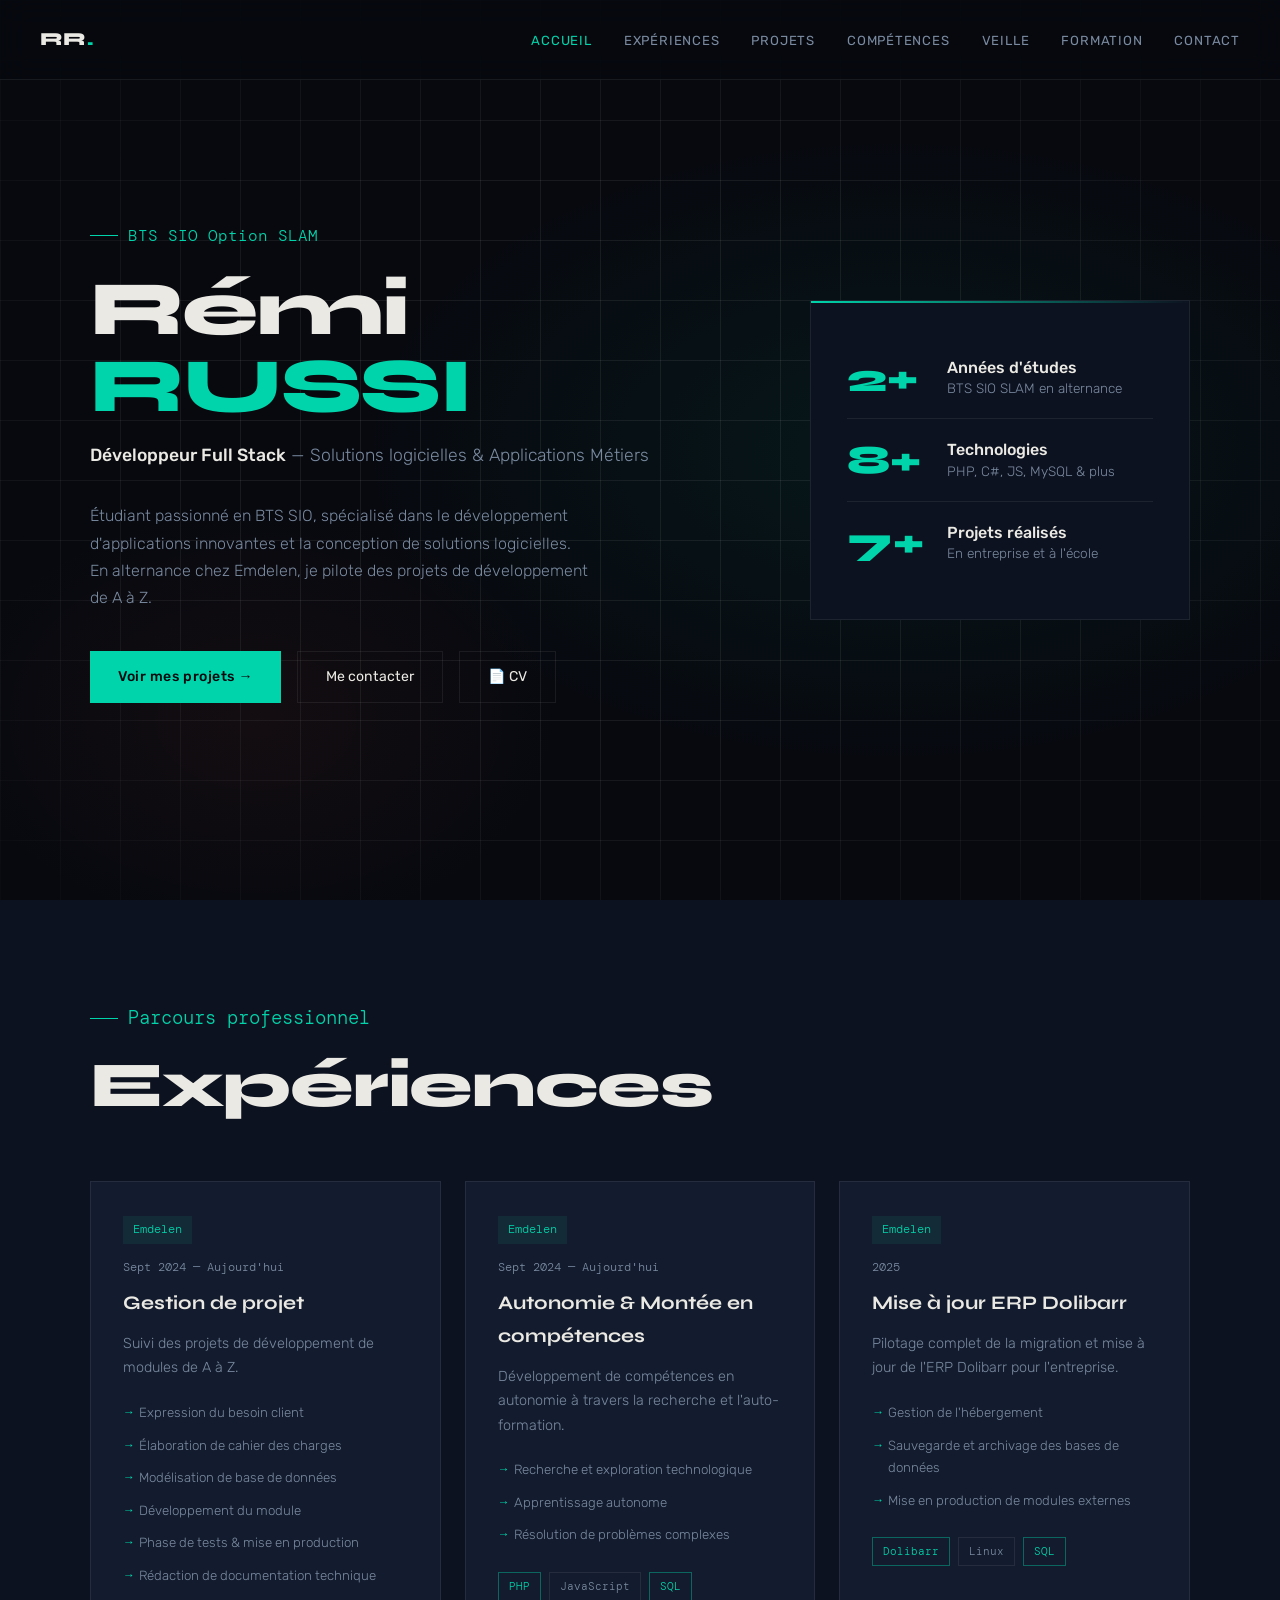
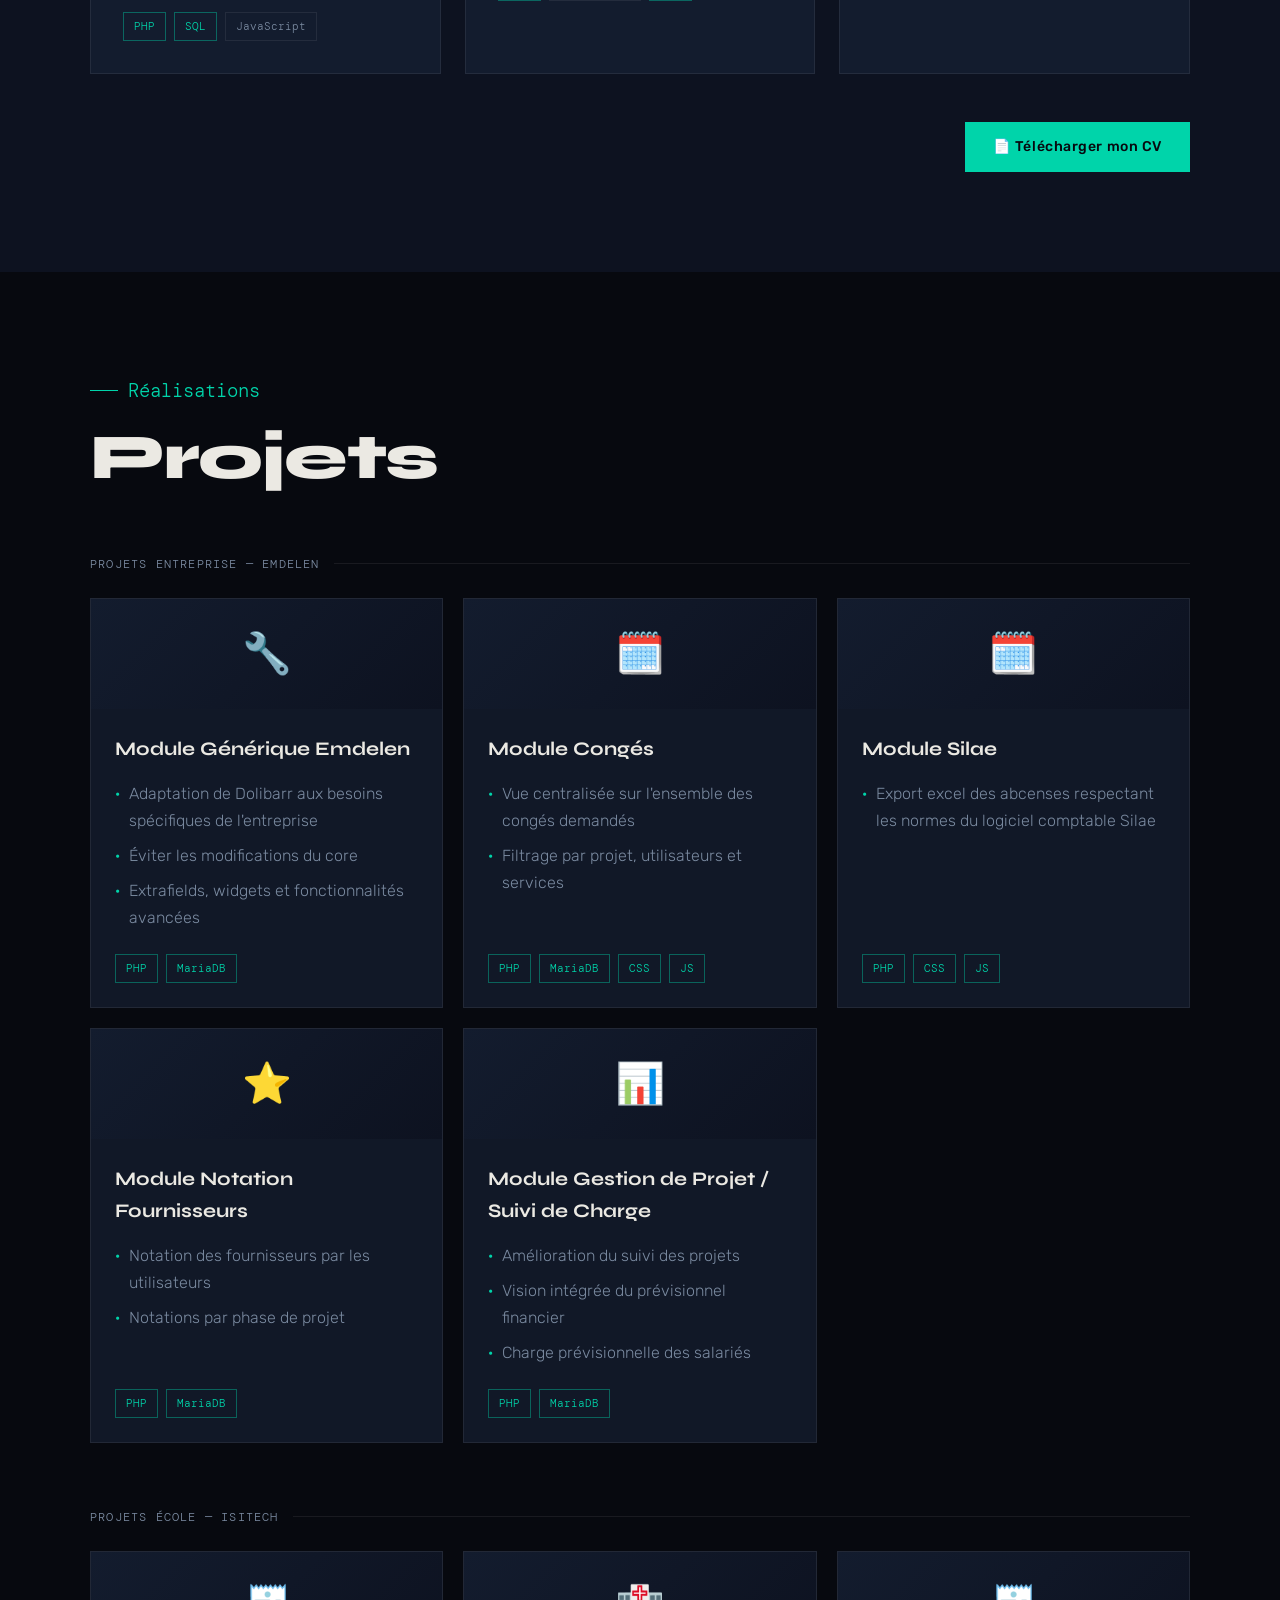
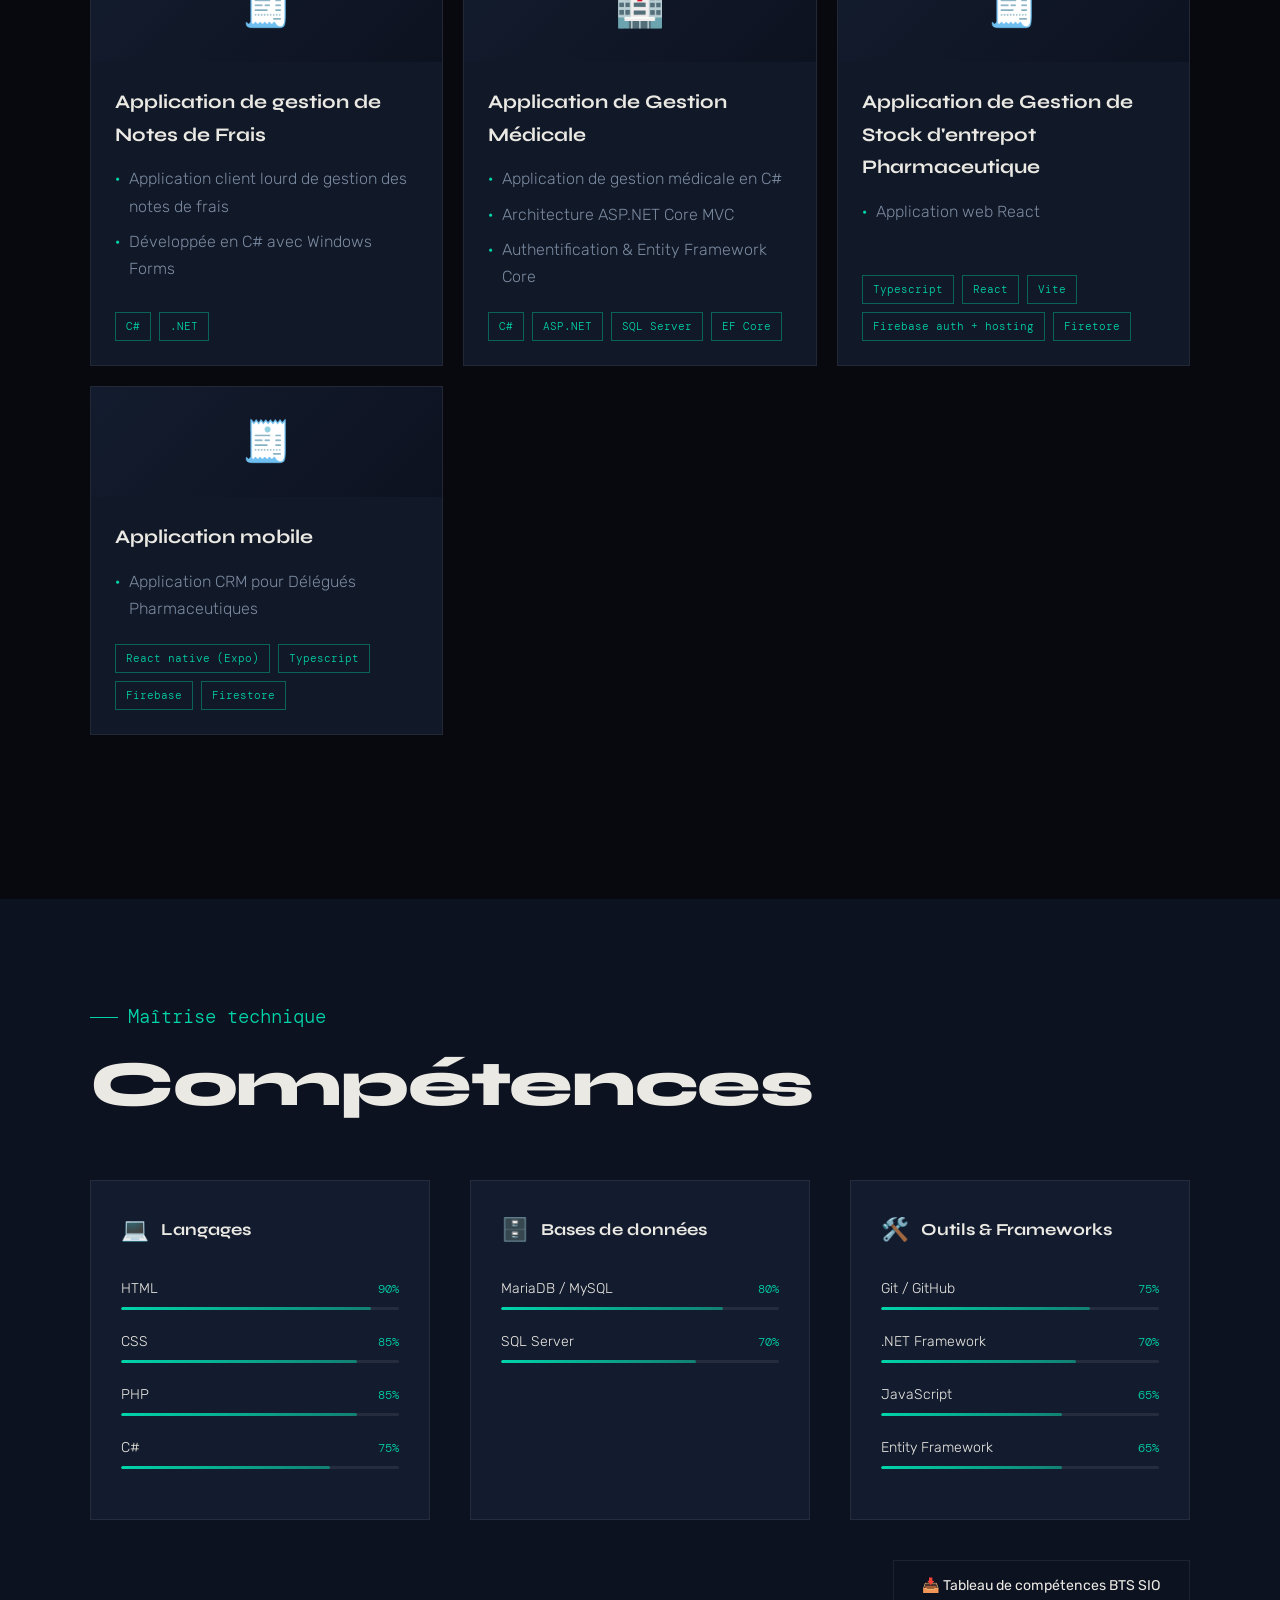
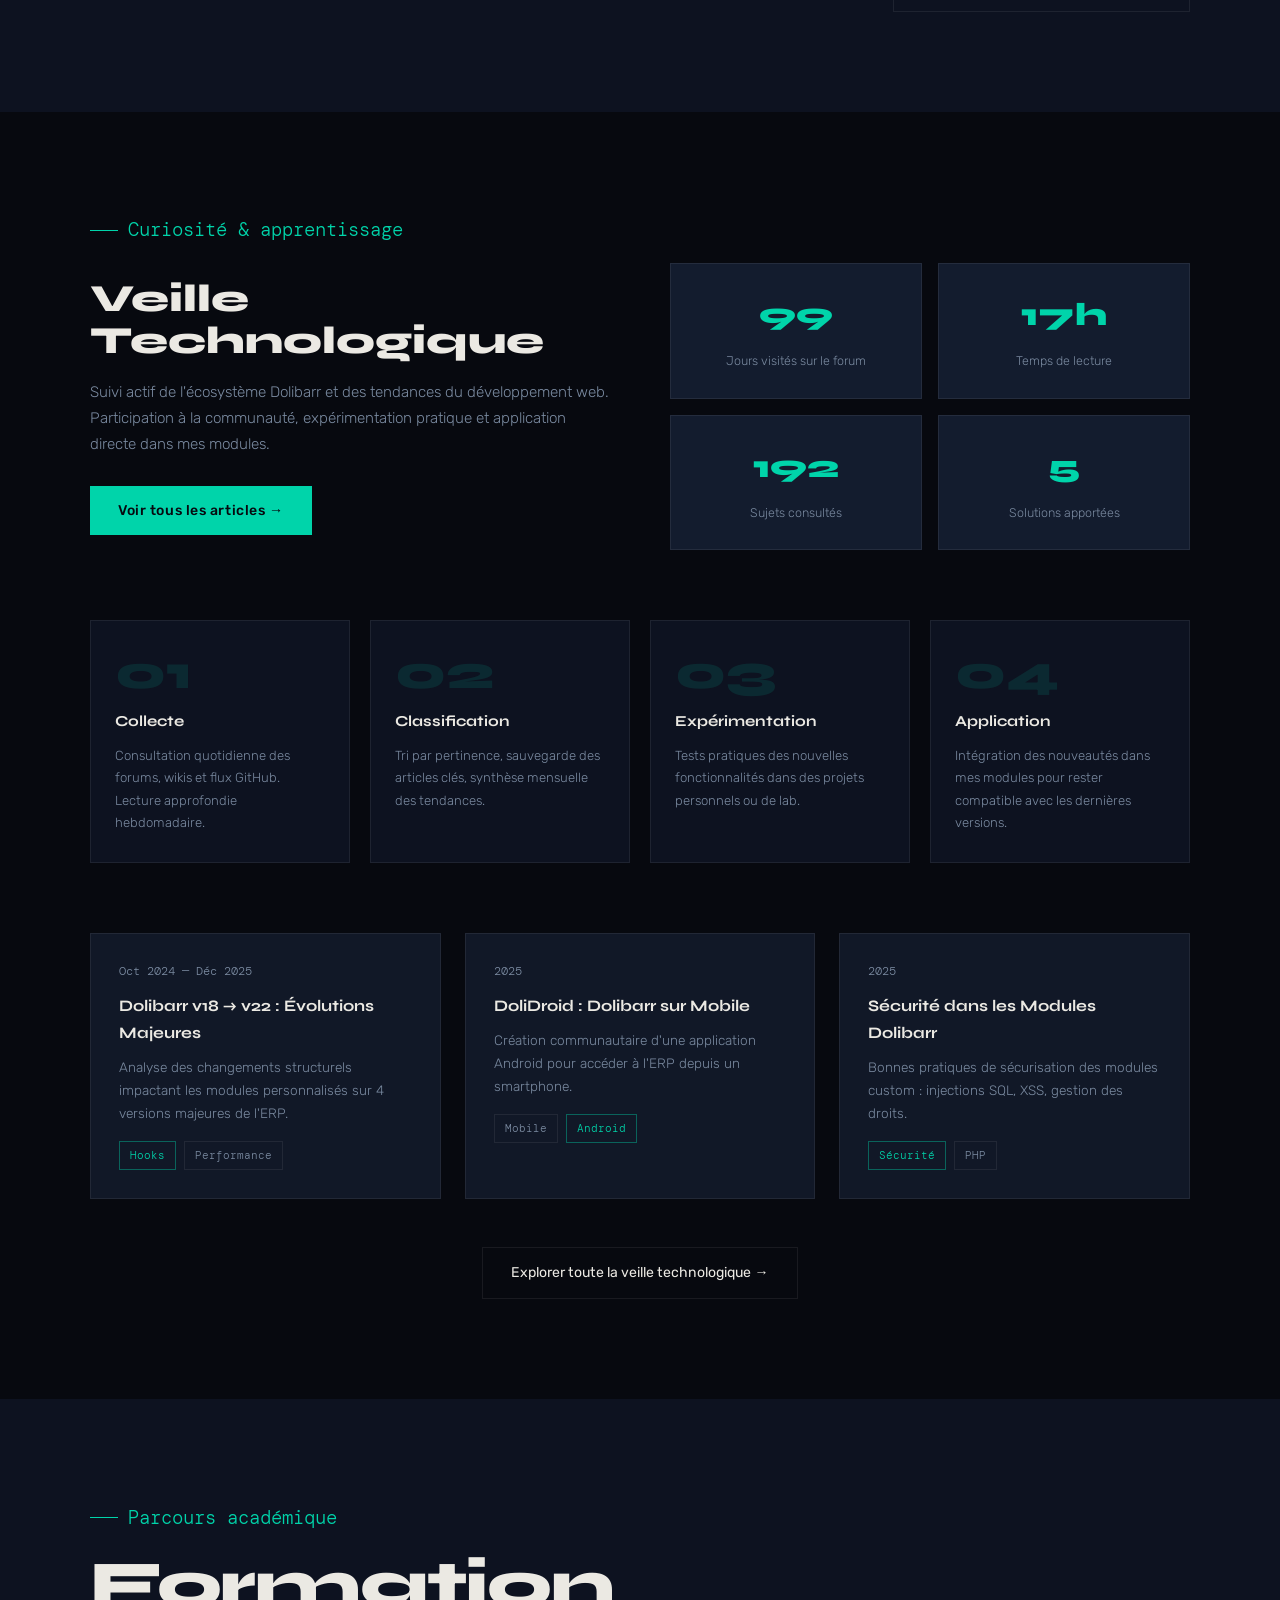
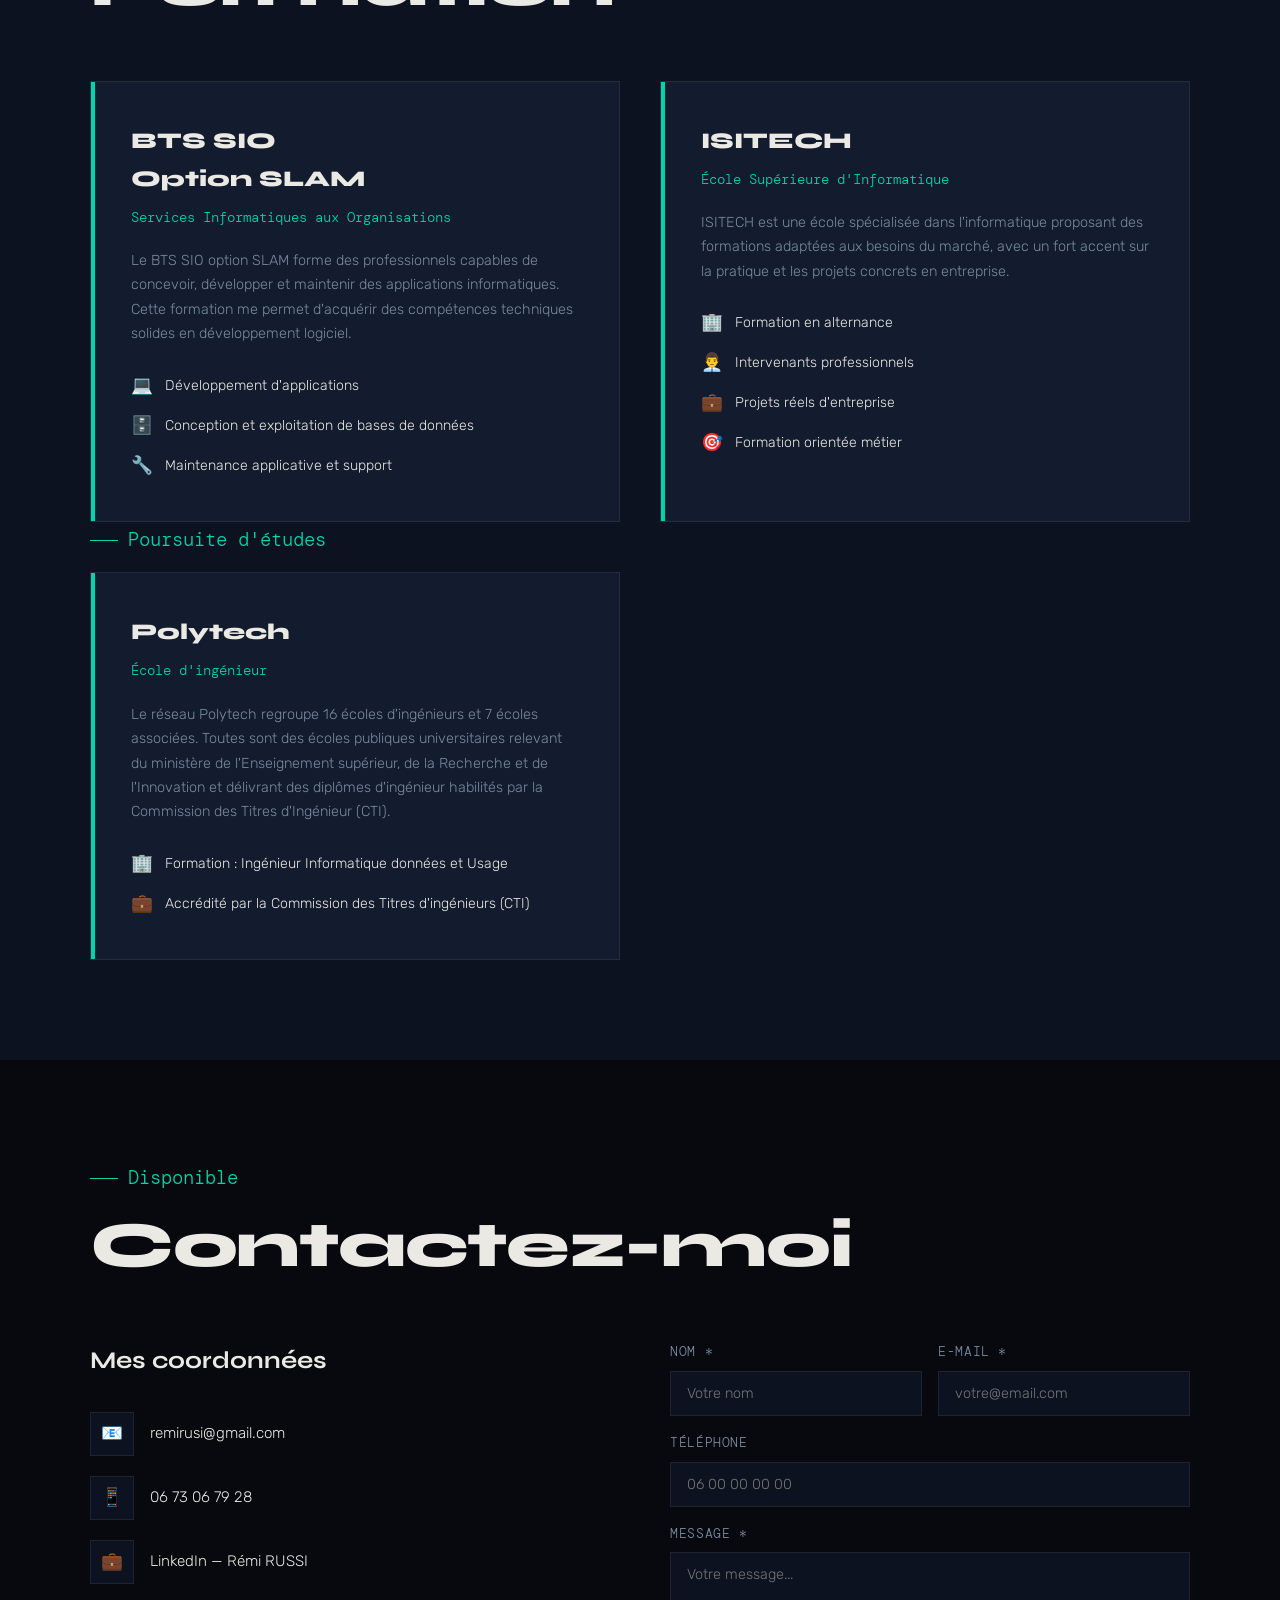
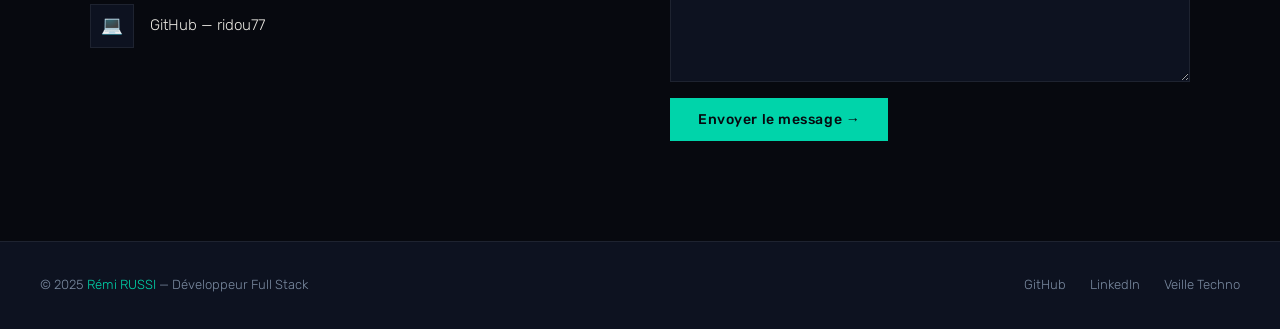
==== index.html @ 284775ad "fix styles link" ====
<!DOCTYPE html>
<html lang="fr">
<head>
  <meta charset="UTF-8" />
  <meta name="viewport" content="width=device-width, initial-scale=1.0" />
  <title>Rémi RUSSI — Développeur Full Stack</title>
  <link rel="preconnect" href="https://fonts.googleapis.com" />
  <link rel="preconnect" href="https://fonts.gstatic.com" crossorigin />
  <link href="https://fonts.googleapis.com/css2?family=Syne:wght@400;600;700;800&family=Rubik:ital,wght@0,300;0,400;0,500;1,300&family=DM+Mono:wght@400;500&display=swap" rel="stylesheet" />
  <link rel="stylesheet" href="styles.css" />
  <style>
   
  </style>
</head>
<body>

  <!-- ── NAVIGATION ── -->
  <nav>
    <a href="#a-propos" class="nav-logo">RR<span>.</span></a>
    <ul class="nav-links">
      <li><a href="#a-propos">Accueil</a></li>
      <li><a href="#titre-experiences">Expériences</a></li>
      <li><a href="#projets">Projets</a></li>
      <li><a href="#titre-competence">Compétences</a></li>
      <li><a href="#veille">Veille</a></li>
      <li><a href="#formation">Formation</a></li>
      <li><a href="#contact">Contact</a></li>
    </ul>
  </nav>

  <!-- ── HERO ── -->
  <section id="a-propos">
    <div class="hero-bg"></div>
    <div class="hero-grid-overlay"></div>
    <div class="hero-inner">
      <div class="hero-content">
        <div class="hero-eyebrow">BTS SIO Option SLAM</div>
        <h1 class="hero-name">
          Rémi<br><em>RUSSI</em>
        </h1>
        <p class="hero-title">
          <strong>Développeur Full Stack</strong> — Solutions logicielles &amp; Applications Métiers
        </p>
        <p class="hero-desc">
          Étudiant passionné en BTS SIO, spécialisé dans le développement d'applications innovantes et la conception de solutions logicielles. En alternance chez Emdelen, je pilote des projets de développement de A à Z.
        </p>
        <div class="hero-cta">
          <a href="#projets" class="btn-primary">Voir mes projets →</a>
          <a href="#contact" class="btn-ghost">Me contacter</a>
          <a href="img/CV_Remi_Russi.pdf" class="btn-ghost" target="_blank">📄 CV</a>
        </div>
      </div>
      <div class="hero-stats reveal reveal-delay-2">
        <div class="stat-item">
          <div class="stat-num">2+</div>
          <div class="stat-label">
            <strong>Années d'études</strong>
            BTS SIO SLAM en alternance
          </div>
        </div>
        <div class="stat-item">
          <div class="stat-num">8+</div>
          <div class="stat-label">
            <strong>Technologies</strong>
            PHP, C#, JS, MySQL &amp; plus
          </div>
        </div>
        <div class="stat-item">
          <div class="stat-num">7+</div>
          <div class="stat-label">
            <strong>Projets réalisés</strong>
            En entreprise et à l'école
          </div>
        </div>
      </div>
    </div>
  </section>

  <!-- ── EXPERIENCES ── -->
  <section id="titre-experiences">
    <div class="section-inner">
      <div class="section-tag">Parcours professionnel</div>
      <h2 class="section-title">Expériences</h2>

      <div class="exp-grid">

        <div class="exp-card reveal">
          <div class="exp-company">Emdelen</div>
          <div class="exp-date">Sept 2024 — Aujourd'hui</div>
          <h3>Gestion de projet</h3>
          <p>Suivi des projets de développement de modules de A à Z.</p>
          <ul class="exp-missions">
            <li>Expression du besoin client</li>
            <li>Élaboration de cahier des charges</li>
            <li>Modélisation de base de données</li>
            <li>Développement du module</li>
            <li>Phase de tests &amp; mise en production</li>
            <li>Rédaction de documentation technique</li>
          </ul>
          <div class="tag-row">
            <span class="tag accent">PHP</span>
            <span class="tag accent">SQL</span>
            <span class="tag">JavaScript</span>
          </div>
        </div>

        <div class="exp-card reveal reveal-delay-1">
          <div class="exp-company">Emdelen</div>
          <div class="exp-date">Sept 2024 — Aujourd'hui</div>
          <h3>Autonomie &amp; Montée en compétences</h3>
          <p>Développement de compétences en autonomie à travers la recherche et l'auto-formation.</p>
          <ul class="exp-missions">
            <li>Recherche et exploration technologique</li>
            <li>Apprentissage autonome</li>
            <li>Résolution de problèmes complexes</li>
          </ul>
          <div class="tag-row">
            <span class="tag accent">PHP</span>
            <span class="tag">JavaScript</span>
            <span class="tag accent">SQL</span>
          </div>
        </div>

        <div class="exp-card reveal reveal-delay-2">
          <div class="exp-company">Emdelen</div>
          <div class="exp-date">2025</div>
          <h3>Mise à jour ERP Dolibarr</h3>
          <p>Pilotage complet de la migration et mise à jour de l'ERP Dolibarr pour l'entreprise.</p>
          <ul class="exp-missions">
            <li>Gestion de l'hébergement</li>
            <li>Sauvegarde et archivage des bases de données</li>
            <li>Mise en production de modules externes</li>
          </ul>
          <div class="tag-row">
            <span class="tag accent">Dolibarr</span>
            <span class="tag">Linux</span>
            <span class="tag accent">SQL</span>
          </div>
        </div>

      </div>

      <div class="cv-row">
        <a href="img/CV_Remi_Russi.pdf" class="btn-primary" target="_blank">📄 Télécharger mon CV</a>
      </div>
    </div>
  </section>

  <!-- ── PROJETS ── -->
  <section id="projets">
    <div class="section-inner">
      <div class="section-tag">Réalisations</div>
      <h2 class="section-title">Projets</h2>

      <!-- Projets Entreprise -->
      <div class="proj-group">
        <div class="proj-group-label">Projets Entreprise — Emdelen</div>
        <div class="proj-grid">

          <div class="proj-card reveal">
            <div class="proj-card-img-placeholder">🔧</div>
            <div class="proj-card-body">
              <h4>Module Générique Emdelen</h4>
              <ul>
                <li>Adaptation de Dolibarr aux besoins spécifiques de l'entreprise</li>
                <li>Éviter les modifications du core</li>
                <li>Extrafields, widgets et fonctionnalités avancées</li>
              </ul>
              <div class="tag-row">
                <span class="tag accent">PHP</span>
                <span class="tag accent">MariaDB</span>
              </div>
            </div>
          </div>

          <div class="proj-card reveal reveal-delay-1">
            <div class="proj-card-img-placeholder">🗓️</div>
            <div class="proj-card-body">
              <h4>Module Congés</h4>
              <ul>
                <li>Vue centralisée sur l'ensemble des congés demandés</li>
                <li>Filtrage par projet, utilisateurs et services</li>
              </ul>
              <div class="tag-row">
                <span class="tag accent">PHP</span>
                <span class="tag accent">MariaDB</span>
                <span class="tag accent">CSS</span>
                <span class="tag accent">JS</span>
              </div>
            </div>
          </div>

          <div class="proj-card reveal reveal-delay-1">
            <div class="proj-card-img-placeholder">🗓️</div>
            <div class="proj-card-body">
              <h4>Module Silae</h4>
              <ul>
                <li>Export excel des abcenses respectant les normes du logiciel comptable Silae</li>
              </ul>
              <div class="tag-row">
                <span class="tag accent">PHP</span>
                <span class="tag accent">CSS</span>
                <span class="tag accent">JS</span>
              </div>
            </div>
          </div>

          <div class="proj-card reveal reveal-delay-2">
            <div class="proj-card-img-placeholder">⭐</div>
            <div class="proj-card-body">
              <h4>Module Notation Fournisseurs</h4>
              <ul>
                <li>Notation des fournisseurs par les utilisateurs</li>
                <li>Notations par phase de projet</li>
              </ul>
              <div class="tag-row">
                <span class="tag accent">PHP</span>
                <span class="tag accent">MariaDB</span>
              </div>
            </div>
          </div>

          <div class="proj-card reveal reveal-delay-3">
            <div class="proj-card-img-placeholder">📊</div>
            <div class="proj-card-body">
              <h4>Module Gestion de Projet / Suivi de Charge</h4>
              <ul>
                <li>Amélioration du suivi des projets</li>
                <li>Vision intégrée du prévisionnel financier</li>
                <li>Charge prévisionnelle des salariés</li>
              </ul>
              <div class="tag-row">
                <span class="tag accent">PHP</span>
                <span class="tag accent">MariaDB</span>
              </div>
            </div>
          </div>

        </div>
      </div>

      <!-- Projets École -->
      <div class="proj-group">
        <div class="proj-group-label">Projets École — ISITECH</div>
        <div class="proj-grid">

          <div class="proj-card reveal">
            <div class="proj-card-img-placeholder">🧾</div>
            <div class="proj-card-body">
              <h4>Application de gestion de Notes de Frais</h4>
              <ul>
                <li>Application client lourd de gestion des notes de frais</li>
                <li>Développée en C# avec Windows Forms</li>
              </ul>
              <div class="tag-row">
                <span class="tag accent">C#</span>
                <span class="tag accent">.NET</span>
              </div>
            </div>
          </div>

          <div class="proj-card reveal reveal-delay-1">
            <div class="proj-card-img-placeholder">🏥</div>
            <div class="proj-card-body">
              <h4>Application de Gestion Médicale</h4>
              <ul>
                <li>Application de gestion médicale en C#</li>
                <li>Architecture ASP.NET Core MVC</li>
                <li>Authentification &amp; Entity Framework Core</li>
              </ul>
              <div class="tag-row">
                <span class="tag accent">C#</span>
                <span class="tag accent">ASP.NET</span>
                <span class="tag accent">SQL Server</span>
                <span class="tag accent">EF Core</span>
              </div>
            </div>
          </div>

          <div class="proj-card reveal">
            <div class="proj-card-img-placeholder">🧾</div>
            <div class="proj-card-body">
              <h4>Application de Gestion de Stock d'entrepot Pharmaceutique</h4>
              <ul>
                <li>Application web React</li>
              </ul>
              <div class="tag-row">
                <span class="tag accent">Typescript</span>
                <span class="tag accent">React</span>
                <span class="tag accent">Vite</span>
                <span class="tag accent">Firebase auth + hosting</span>
                <span class="tag accent">Firetore</span>
              </div>
            </div>
          </div>

          <div class="proj-card reveal">
            <div class="proj-card-img-placeholder">🧾</div>
            <div class="proj-card-body">
              <h4>Application mobile</h4>
              <ul>
                <li>Application CRM pour Délégués Pharmaceutiques</li>
              </ul>
              <div class="tag-row">
                <span class="tag accent">React native (Expo)</span>
                <span class="tag accent">Typescript</span>
                <span class="tag accent">Firebase</span>
                <span class="tag accent">Firestore</span>
              </div>
            </div>
          </div>

        </div>
      </div>
    </div>
  </section>

  <!-- ── COMPÉTENCES ── -->
  <section id="titre-competence">
    <div class="section-inner">
      <div class="section-tag">Maîtrise technique</div>
      <h2 class="section-title">Compétences</h2>

      <div class="skills-layout">

        <div class="skill-group reveal">
          <div class="skill-group-header">
            <span class="skill-icon">💻</span>
            <h3>Langages</h3>
          </div>
          <div class="skill-item">
            <div class="skill-row">
              <span class="skill-name">HTML</span>
              <span class="skill-pct">90%</span>
            </div>
            <div class="skill-bar"><div class="skill-fill" data-width="90"></div></div>
          </div>
          <div class="skill-item">
            <div class="skill-row">
              <span class="skill-name">CSS</span>
              <span class="skill-pct">85%</span>
            </div>
            <div class="skill-bar"><div class="skill-fill" data-width="85"></div></div>
          </div>
          <div class="skill-item">
            <div class="skill-row">
              <span class="skill-name">PHP</span>
              <span class="skill-pct">85%</span>
            </div>
            <div class="skill-bar"><div class="skill-fill" data-width="85"></div></div>
          </div>
          <div class="skill-item">
            <div class="skill-row">
              <span class="skill-name">C#</span>
              <span class="skill-pct">75%</span>
            </div>
            <div class="skill-bar"><div class="skill-fill" data-width="75"></div></div>
          </div>
        </div>

        <div class="skill-group reveal reveal-delay-1">
          <div class="skill-group-header">
            <span class="skill-icon">🗄️</span>
            <h3>Bases de données</h3>
          </div>
          <div class="skill-item">
            <div class="skill-row">
              <span class="skill-name">MariaDB / MySQL</span>
              <span class="skill-pct">80%</span>
            </div>
            <div class="skill-bar"><div class="skill-fill" data-width="80"></div></div>
          </div>
          <div class="skill-item">
            <div class="skill-row">
              <span class="skill-name">SQL Server</span>
              <span class="skill-pct">70%</span>
            </div>
            <div class="skill-bar"><div class="skill-fill" data-width="70"></div></div>
          </div>
        </div>

        <div class="skill-group reveal reveal-delay-2">
          <div class="skill-group-header">
            <span class="skill-icon">🛠️</span>
            <h3>Outils &amp; Frameworks</h3>
          </div>
          <div class="skill-item">
            <div class="skill-row">
              <span class="skill-name">Git / GitHub</span>
              <span class="skill-pct">75%</span>
            </div>
            <div class="skill-bar"><div class="skill-fill" data-width="75"></div></div>
          </div>
          <div class="skill-item">
            <div class="skill-row">
              <span class="skill-name">.NET Framework</span>
              <span class="skill-pct">70%</span>
            </div>
            <div class="skill-bar"><div class="skill-fill" data-width="70"></div></div>
          </div>
          <div class="skill-item">
            <div class="skill-row">
              <span class="skill-name">JavaScript</span>
              <span class="skill-pct">65%</span>
            </div>
            <div class="skill-bar"><div class="skill-fill" data-width="65"></div></div>
          </div>
          <div class="skill-item">
            <div class="skill-row">
              <span class="skill-name">Entity Framework</span>
              <span class="skill-pct">65%</span>
            </div>
            <div class="skill-bar"><div class="skill-fill" data-width="65"></div></div>
          </div>
        </div>

      </div>

      <div class="skills-dl-row">
        <a href="img/BTS_SIO_Annexe_VI.5_Epreuve E5 - Tableau de synthe.se_2026.xlsx" class="btn-ghost">
          📥 Tableau de compétences BTS SIO
        </a>
      </div>
    </div>
  </section>

  <!-- ── VEILLE TECHNOLOGIQUE ── -->
  <section id="veille">
    <div class="section-inner">
      <div class="section-tag">Curiosité &amp; apprentissage</div>

      <div class="veille-hero">
        <div class="veille-intro">
          <h2>Veille<br>Technologique</h2>
          <p>
            Suivi actif de l'écosystème Dolibarr et des tendances du développement web.
            Participation à la communauté, expérimentation pratique et application directe dans mes modules.
          </p>
          <a href="veille.html" class="btn-primary">Voir tous les articles →</a>
        </div>
        <div class="veille-stats">
          <div class="veille-stat reveal">
            <span class="veille-stat-num">99</span>
            <span class="veille-stat-label">Jours visités sur le forum</span>
          </div>
          <div class="veille-stat reveal reveal-delay-1">
            <span class="veille-stat-num">17h</span>
            <span class="veille-stat-label">Temps de lecture</span>
          </div>
          <div class="veille-stat reveal reveal-delay-2">
            <span class="veille-stat-num">192</span>
            <span class="veille-stat-label">Sujets consultés</span>
          </div>
          <div class="veille-stat reveal reveal-delay-3">
            <span class="veille-stat-num">5</span>
            <span class="veille-stat-label">Solutions apportées</span>
          </div>
        </div>
      </div>

      <div class="veille-methods">
        <div class="method-step reveal">
          <div class="method-num">01</div>
          <h4>Collecte</h4>
          <p>Consultation quotidienne des forums, wikis et flux GitHub. Lecture approfondie hebdomadaire.</p>
        </div>
        <div class="method-step reveal reveal-delay-1">
          <div class="method-num">02</div>
          <h4>Classification</h4>
          <p>Tri par pertinence, sauvegarde des articles clés, synthèse mensuelle des tendances.</p>
        </div>
        <div class="method-step reveal reveal-delay-2">
          <div class="method-num">03</div>
          <h4>Expérimentation</h4>
          <p>Tests pratiques des nouvelles fonctionnalités dans des projets personnels ou de lab.</p>
        </div>
        <div class="method-step reveal reveal-delay-3">
          <div class="method-num">04</div>
          <h4>Application</h4>
          <p>Intégration des nouveautés dans mes modules pour rester compatible avec les dernières versions.</p>
        </div>
      </div>

      <div class="veille-previews">
        <div class="veille-preview-card reveal">
          <div class="preview-date">Oct 2024 — Déc 2025</div>
          <h4>Dolibarr v18 → v22 : Évolutions Majeures</h4>
          <p>Analyse des changements structurels impactant les modules personnalisés sur 4 versions majeures de l'ERP.</p>
          <div class="tag-row">
            <span class="tag accent">Hooks</span>
            <span class="tag">Performance</span>
          </div>
        </div>
        <div class="veille-preview-card reveal reveal-delay-1">
          <div class="preview-date">2025</div>
          <h4>DoliDroid : Dolibarr sur Mobile</h4>
          <p>Création communautaire d'une application Android pour accéder à l'ERP depuis un smartphone.</p>
          <div class="tag-row">
            <span class="tag">Mobile</span>
            <span class="tag accent">Android</span>
          </div>
        </div>
        <div class="veille-preview-card reveal reveal-delay-2">
          <div class="preview-date">2025</div>
          <h4>Sécurité dans les Modules Dolibarr</h4>
          <p>Bonnes pratiques de sécurisation des modules custom : injections SQL, XSS, gestion des droits.</p>
          <div class="tag-row">
            <span class="tag accent">Sécurité</span>
            <span class="tag">PHP</span>
          </div>
        </div>
      </div>

      <div class="veille-cta-row">
        <a href="veille.html" class="btn-ghost">Explorer toute la veille technologique →</a>
      </div>
    </div>
  </section>

  <!-- ── FORMATION ── -->
  <section id="formation">
    <div class="section-inner">
      <div class="section-tag">Parcours académique</div>
      <h2 class="section-title">Formation</h2>

      <div class="formation-layout">

        <div class="formation-card reveal">
          <h3>BTS SIO<br>Option SLAM</h3>
          <div class="subtitle">Services Informatiques aux Organisations</div>
          <p>
            Le BTS SIO option SLAM forme des professionnels capables de concevoir, développer et maintenir des applications informatiques. Cette formation me permet d'acquérir des compétences techniques solides en développement logiciel.
          </p>
          <div class="formation-features">
            <div class="formation-feature">
              <span class="icon">💻</span>
              <span>Développement d'applications</span>
            </div>
            <div class="formation-feature">
              <span class="icon">🗄️</span>
              <span>Conception et exploitation de bases de données</span>
            </div>
            <div class="formation-feature">
              <span class="icon">🔧</span>
              <span>Maintenance applicative et support</span>
            </div>
          </div>
        </div>

        <div class="formation-card reveal reveal-delay-1">
          <h3>ISITECH</h3>
          <div class="subtitle">École Supérieure d'Informatique</div>
          <p>
            ISITECH est une école spécialisée dans l'informatique proposant des formations adaptées aux besoins du marché, avec un fort accent sur la pratique et les projets concrets en entreprise.
          </p>
          <div class="formation-features">
            <div class="formation-feature">
              <span class="icon">🏢</span>
              <span>Formation en alternance</span>
            </div>
            <div class="formation-feature">
              <span class="icon">👨‍💼</span>
              <span>Intervenants professionnels</span>
            </div>
            <div class="formation-feature">
              <span class="icon">💼</span>
              <span>Projets réels d'entreprise</span>
            </div>
            <div class="formation-feature">
              <span class="icon">🎯</span>
              <span>Formation orientée métier</span>
            </div>
          </div>
        </div>
      </div>
    </div>

    <div class="section-inner">
      <div class="section-tag">Poursuite d'études</div>

      <div class="formation-layout">


        <div class="formation-card reveal reveal-delay-1">
          <h3>Polytech</h3>
          <div class="subtitle">École d'ingénieur</div>
          <p>
            Le réseau Polytech regroupe 16 écoles d'ingénieurs et 7 écoles associées. 
            Toutes sont des écoles publiques universitaires relevant du ministère de l'Enseignement supérieur, 
            de la Recherche et de l'Innovation et délivrant des diplômes d'ingénieur habilités par la Commission des Titres d'Ingénieur (CTI).
          </p>
          <div class="formation-features">
            <div class="formation-feature">
              <span class="icon">🏢</span>
              <span>Formation : Ingénieur Informatique données et Usage</span>
            </div>
            <div class="formation-feature">
              <span class="icon">💼</span>
              <span>Accrédité par la Commission des Titres d'ingénieurs (CTI)</span>
            </div>
          </div>
        </div>

      </div>
    </div>
  </section>

  <!-- ── CONTACT ── -->
  <section id="contact">
    <div class="section-inner">
      <div class="section-tag">Disponible</div>
      <h2 class="section-title">Contactez-moi</h2>

      <div class="contact-layout">

        <div class="contact-info reveal">
          <h3>Mes coordonnées</h3>
          <div class="contact-item">
            <div class="contact-icon">📧</div>
            <a href="mailto:remirusi@gmail.com">remirusi@gmail.com</a>
          </div>
          <div class="contact-item">
            <div class="contact-icon">📱</div>
            <a href="tel:+33673067928">06 73 06 79 28</a>
          </div>
          <div class="contact-item">
            <div class="contact-icon">💼</div>
            <a href="https://www.linkedin.com/in/r%C3%A9mi-russi-6a65522a9/" target="_blank">LinkedIn — Rémi RUSSI</a>
          </div>
          <div class="contact-item">
            <div class="contact-icon">💻</div>
            <a href="https://github.com/ridou77" target="_blank">GitHub — ridou77</a>
          </div>
        </div>

        <div class="reveal reveal-delay-1">
          <form action="https://formspree.io/f/xlgvnryr" method="POST" class="contact-form" onsubmit="handleSubmit(event)">
            <div class="form-row">
              <div class="form-group">
                <label for="name">Nom *</label>
                <input type="text" id="name" name="name" placeholder="Votre nom" required />
              </div>
              <div class="form-group">
                <label for="email">E-mail *</label>
                <input type="email" id="email" name="email" placeholder="votre@email.com" required />
              </div>
            </div>
            <div class="form-group">
              <label for="phone">Téléphone</label>
              <input type="tel" id="phone" name="phone" placeholder="06 00 00 00 00" />
            </div>
            <div class="form-group">
              <label for="message">Message *</label>
              <textarea id="message" name="message" placeholder="Votre message..." required></textarea>
            </div>
            <button type="submit" class="btn-primary" style="align-self:flex-start;border:none;cursor:pointer;">
              Envoyer le message →
            </button>
          </form>
        </div>

      </div>
    </div>
  </section>

  <!-- ── FOOTER ── -->
  <footer>
    <p class="footer-copy">© 2025 <span>Rémi RUSSI</span> — Développeur Full Stack</p>
    <div class="footer-links">
      <a href="https://github.com/ridou77" target="_blank">GitHub</a>
      <a href="https://www.linkedin.com/in/r%C3%A9mi-russi-6a65522a9/" target="_blank">LinkedIn</a>
      <a href="veille.html">Veille Techno</a>
    </div>
  </footer>

  <script>
    // ── Reveal on scroll ──
    const reveals = document.querySelectorAll('.reveal');
    const observer = new IntersectionObserver((entries) => {
      entries.forEach(e => {
        if (e.isIntersecting) {
          e.target.classList.add('visible');
        }
      });
    }, { threshold: 0.12 });
    reveals.forEach(el => observer.observe(el));

    // ── Skill bars ──
    const skillObserver = new IntersectionObserver((entries) => {
      entries.forEach(e => {
        if (e.isIntersecting) {
          e.target.querySelectorAll('.skill-fill').forEach(bar => {
            bar.style.width = bar.dataset.width + '%';
          });
        }
      });
    }, { threshold: 0.3 });
    document.querySelectorAll('.skill-group').forEach(g => skillObserver.observe(g));

    // ── Form submit ──
    function handleSubmit(e) {
      e.preventDefault();
      const btn = e.target.querySelector('button');
      btn.textContent = '✓ Message envoyé !';
      btn.style.background = 'var(--accent)';
      setTimeout(() => {
        btn.textContent = 'Envoyer le message →';
        btn.style.background = '';
        e.target.reset();
      }, 3000);
    }

    // ── Active nav link on scroll ──
    const sections = document.querySelectorAll('section[id]');
    const navLinks = document.querySelectorAll('.nav-links a');
    window.addEventListener('scroll', () => {
      let current = '';
      sections.forEach(s => {
        if (window.scrollY >= s.offsetTop - 80) current = s.id;
      });
      navLinks.forEach(a => {
        a.style.color = a.getAttribute('href') === '#' + current ? 'var(--accent)' : '';
      });
    });
  </script>
</body>
</html>
---- styles.css ----
*, *::before, *::after { box-sizing: border-box; margin: 0; padding: 0; }

    :root {
      --bg:        #07090F;
      --bg2:       #0D1220;
      --bg3:       #131C2E;
      --card:      #111827;
      --text:      #EBE9E3;
      --muted:     #7A8AA0;
      --accent:    #00D4AA;
      --accent2:   #FF5C38;
      --border:    rgba(255,255,255,0.07);
      --font-head: 'Syne', sans-serif;
      --font-body: 'Rubik', sans-serif;
      --font-mono: 'DM Mono', monospace;
    }

    html { scroll-behavior: smooth; }

    body {
      background: var(--bg);
      color: var(--text);
      font-family: var(--font-body);
      font-weight: 300;
      line-height: 1.7;
      overflow-x: hidden;
    }

    /* ── NAV ── */
    nav {
      position: fixed;
      top: 0; left: 0; right: 0;
      z-index: 100;
      display: flex;
      align-items: center;
      justify-content: space-between;
      padding: 0 40px;
      height: 80px;
      background: rgba(7,9,15,0.7);
      backdrop-filter: blur(16px);
      border-bottom: 1px solid var(--border);
    }

    .nav-logo {
      font-family: var(--font-head);
      font-weight: 800;
      font-size: 1.15rem;
      letter-spacing: 0.02em;
      color: var(--text);
      text-decoration: none;
    }
    .nav-logo span { color: var(--accent); }

    .nav-links {
      display: flex;
      gap: 32px;
      list-style: none;
    }

    .nav-links a {
      font-family: var(--font-body);
      font-size: 0.82rem;
      font-weight: 400;
      letter-spacing: 0.06em;
      text-transform: uppercase;
      color: var(--muted);
      text-decoration: none;
      transition: color 0.2s;
    }
    .nav-links a:hover { color: var(--accent); }

    /* ── HERO ── */
    #a-propos {
      min-height: 100vh;
      display: flex;
      align-items: center;
      padding: 100px 40px 80px;
      position: relative;
      overflow: hidden;
    }

    .hero-bg {
      position: absolute;
      inset: 0;
      background:
        radial-gradient(ellipse 60% 50% at 70% 50%, rgba(0,212,170,0.07) 0%, transparent 70%),
        radial-gradient(ellipse 40% 40% at 20% 80%, rgba(255,92,56,0.05) 0%, transparent 60%);
      pointer-events: none;
    }

    .hero-grid-overlay {
      position: absolute;
      inset: 0;
      background-image:
        linear-gradient(var(--border) 1px, transparent 1px),
        linear-gradient(90deg, var(--border) 1px, transparent 1px);
      background-size: 60px 60px;
      mask-image: radial-gradient(ellipse 80% 80% at 50% 50%, black 40%, transparent 100%);
      pointer-events: none;
    }

    .hero-inner {
      max-width: 1100px;
      margin: 0 auto;
      width: 100%;
      display: grid;
      grid-template-columns: 1fr 380px;
      gap: 60px;
      align-items: center;
      position: relative;
    }

    .hero-eyebrow {
      display: inline-flex;
      align-items: center;
      gap: 10px;
      font-family: var(--font-mono);
      font-size: 1rem;
      color: var(--accent);
      margin-bottom: 22px;
    }
    .hero-eyebrow::before {
      content: '';
      display: block;
      width: 28px;
      height: 1px;
      background: var(--accent);
    }

    h1.hero-name {
      font-family: var(--font-head);
      font-size: clamp(3rem, 6vw, 5.5rem);
      font-weight: 800;
      line-height: 1.0;
      letter-spacing: -0.02em;
      margin-bottom: 16px;
    }
    h1.hero-name em {
      font-style: normal;
      color: var(--accent);
    }

    .hero-title {
      font-size: 1.1rem;
      font-weight: 300;
      color: var(--muted);
      margin-bottom: 32px;
    }
    .hero-title strong { color: var(--text); font-weight: 500; }

    .hero-desc {
      font-size: 1rem;
      color: var(--muted);
      max-width: 500px;
      margin-bottom: 40px;
    }

    .hero-cta {
      display: flex;
      gap: 16px;
      flex-wrap: wrap;
    }

    .btn-primary {
      display: inline-flex;
      align-items: center;
      gap: 8px;
      padding: 13px 28px;
      background: var(--accent);
      color: #07090F;
      font-family: var(--font-body);
      font-size: 0.88rem;
      font-weight: 500;
      letter-spacing: 0.04em;
      text-decoration: none;
      transition: all 0.2s;
    }
    .btn-primary:hover { background: #00ffe0; transform: translateY(-2px); }

    .btn-ghost {
      display: inline-flex;
      align-items: center;
      gap: 8px;
      padding: 13px 28px;
      border: 1px solid var(--border);
      color: var(--text);
      font-family: var(--font-body);
      font-size: 0.88rem;
      font-weight: 400;
      text-decoration: none;
      transition: all 0.2s;
    }
    .btn-ghost:hover { border-color: var(--accent); color: var(--accent); }

    /* Hero stats card */
    .hero-stats {
      background: var(--bg2);
      border: 1px solid var(--border);
      padding: 36px;
      position: relative;
    }
    .hero-stats::before {
      content: '';
      position: absolute;
      top: 0; left: 0; right: 0;
      height: 2px;
      background: linear-gradient(90deg, var(--accent), transparent);
    }

    .stat-item {
      display: flex;
      align-items: center;
      gap: 20px;
      padding: 20px 0;
      border-bottom: 1px solid var(--border);
    }
    .stat-item:last-child { border-bottom: none; }

    .stat-num {
      font-family: var(--font-head);
      font-size: 2.5rem;
      font-weight: 800;
      color: var(--accent);
      min-width: 80px;
      line-height: 1;
    }

    .stat-label {
      font-size: 0.85rem;
      color: var(--muted);
      line-height: 1.4;
    }
    .stat-label strong { display: block; color: var(--text); font-size: 1rem; font-weight: 500; }

    /* ── SECTION BASE ── */
    section { padding: 100px 40px; }

    .section-inner { max-width: 1100px; margin: 0 auto; }

    .section-tag {
      display: inline-flex;
      align-items: center;
      gap: 10px;
      font-family: var(--font-mono);
      font-size: 1.2rem;
      color: var(--accent);
      margin-bottom: 16px;
    }
    .section-tag::before {
      content: '';
      display: block;
      width: 28px;
      height: 1px;
      background: var(--accent);
    }

    .section-title {
      font-family: var(--font-head);
      font-size: clamp(3rem, 5vw, 4rem);
      font-weight: 800;
      letter-spacing: -0.02em;
      margin-bottom: 60px;
      line-height: 1.1;
    }

    /* ── EXPERIENCES ── */
    #titre-experiences { background: var(--bg2); }

    .exp-grid {
      display: grid;
      grid-template-columns: repeat(auto-fill, minmax(320px, 1fr));
      gap: 24px;
    }

    .exp-card {
      background: var(--bg3);
      border: 1px solid var(--border);
      padding: 32px;
      position: relative;
      transition: border-color 0.2s, transform 0.2s;
    }
    .exp-card:hover { border-color: rgba(0,212,170,0.3); transform: translateY(-3px); }
    .exp-card::after {
      content: '';
      position: absolute;
      bottom: 0; left: 0; right: 0;
      height: 2px;
      background: linear-gradient(90deg, var(--accent), transparent);
      opacity: 0;
      transition: opacity 0.2s;
    }
    .exp-card:hover::after { opacity: 1; }

    .exp-company {
      display: inline-block;
      font-family: var(--font-mono);
      font-size: 0.72rem;
      color: var(--accent);
      background: rgba(0,212,170,0.08);
      padding: 4px 10px;
      margin-bottom: 14px;
    }

    .exp-date {
      font-family: var(--font-mono);
      font-size: 0.72rem;
      color: var(--muted);
      margin-bottom: 10px;
    }

    .exp-card h3 {
      font-family: var(--font-head);
      font-size: 1.2rem;
      font-weight: 700;
      margin-bottom: 12px;
    }

    .exp-card p { font-size: 0.9rem; color: var(--muted); margin-bottom: 16px; }

    .exp-missions {
      list-style: none;
      margin-bottom: 20px;
    }
    .exp-missions li {
      font-size: 0.83rem;
      color: var(--muted);
      padding: 5px 0;
      padding-left: 16px;
      position: relative;
    }
    .exp-missions li::before {
      content: '→';
      position: absolute;
      left: 0;
      color: var(--accent);
      font-size: 0.75rem;
    }

    .tag-row { display: flex; flex-wrap: wrap; gap: 8px; }

    .tag {
      font-family: var(--font-mono);
      font-size: 0.7rem;
      padding: 4px 10px;
      border: 1px solid var(--border);
      color: var(--muted);
    }
    .tag.accent { border-color: rgba(0,212,170,0.4); color: var(--accent); }

    .cv-row {
      display: flex;
      justify-content: flex-end;
      margin-top: 48px;
    }

    /* ── PROJETS ── */
    .projects-header {
      display: flex;
      align-items: baseline;
      justify-content: space-between;
      margin-bottom: 60px;
      flex-wrap: wrap;
      gap: 20px;
    }
    .projects-header .section-title { margin-bottom: 0; }

    .proj-group { margin-bottom: 64px; }

    .proj-group-label {
      font-family: var(--font-mono);
      font-size: 0.75rem;
      color: var(--muted);
      letter-spacing: 0.1em;
      text-transform: uppercase;
      margin-bottom: 24px;
      display: flex;
      align-items: center;
      gap: 14px;
    }
    .proj-group-label::after {
      content: '';
      flex: 1;
      height: 1px;
      background: var(--border);
    }

    .proj-grid {
      display: grid;
      grid-template-columns: repeat(auto-fill, minmax(280px, 1fr));
      gap: 20px;
    }

    .proj-card {
      background: var(--card);
      border: 1px solid var(--border);
      overflow: hidden;
      transition: border-color 0.2s, transform 0.2s;
      display: flex;
      flex-direction: column;
    }
    .proj-card:hover { border-color: rgba(0,212,170,0.35); transform: translateY(-4px); }

    .proj-card-img {
      width: 100%;
      height: 140px;
      object-fit: cover;
      display: block;
      filter: grayscale(40%);
      transition: filter 0.3s;
    }
    .proj-card:hover .proj-card-img { filter: grayscale(0%); }

    .proj-card-img-placeholder {
      width: 100%;
      height: 110px;
      background: linear-gradient(135deg, var(--bg3) 0%, var(--bg2) 100%);
      display: flex;
      align-items: center;
      justify-content: center;
      font-size: 2.5rem;
    }

    .proj-card-body { padding: 24px; flex: 1; display: flex; flex-direction: column; }

    .proj-card h4 {
      font-family: var(--font-head);
      font-size: 1.2rem;
      font-weight: 700;
      margin-bottom: 10px;
    }

    .proj-card ul {
      list-style: none;
      flex: 1;
      margin-bottom: 18px;
    }
    .proj-card ul li {
      font-size: 1rem;
      color: var(--muted);
      padding: 4px 0;
      padding-left: 14px;
      position: relative;
    }
    .proj-card ul li::before {
      content: '·';
      position: absolute;
      left: 0;
      color: var(--accent);
    }

    /* ── COMPÉTENCES ── */
    #titre-competence { background: var(--bg2); }

    .skills-layout {
      display: grid;
      grid-template-columns: repeat(3, 1fr);
      gap: 40px;
    }

    .skill-group {
      background: var(--bg3);
      border: 1px solid var(--border);
      padding: 30px;
    }

    .skill-group-header {
      display: flex;
      align-items: center;
      gap: 12px;
      margin-bottom: 28px;
    }

    .skill-icon { font-size: 1.4rem; }

    .skill-group h3 {
      font-family: var(--font-head);
      font-size: 1.05rem;
      font-weight: 700;
    }

    .skill-item { margin-bottom: 20px; }

    .skill-row {
      display: flex;
      justify-content: space-between;
      align-items: center;
      margin-bottom: 6px;
    }

    .skill-name {
      display: flex;
      align-items: center;
      gap: 8px;
      font-size: 0.88rem;
    }

    .skill-pct {
      font-family: var(--font-mono);
      font-size: 0.75rem;
      color: var(--accent);
    }

    .skill-bar {
      height: 3px;
      background: var(--border);
      border-radius: 2px;
      overflow: hidden;
    }

    .skill-fill {
      height: 100%;
      background: linear-gradient(90deg, var(--accent), rgba(0,212,170,0.5));
      border-radius: 2px;
      width: 0;
      transition: width 1s ease 0.3s;
    }

    .skills-dl-row {
      display: flex;
      justify-content: flex-end;
      margin-top: 40px;
    }

    /* ── VEILLE ── */
    #veille { background: var(--bg); }

    .veille-hero {
      display: grid;
      grid-template-columns: 1fr 1fr;
      gap: 60px;
      align-items: center;
      margin-bottom: 70px;
    }

    .veille-intro h2 {
      font-family: var(--font-head);
      font-size: clamp(1.8rem, 3vw, 2.6rem);
      font-weight: 800;
      margin-bottom: 18px;
      line-height: 1.1;
    }
    .veille-intro p { color: var(--muted); font-size: 0.95rem; margin-bottom: 28px; }

    .veille-stats {
      display: grid;
      grid-template-columns: repeat(2, 1fr);
      gap: 16px;
    }

    .veille-stat {
      background: var(--bg3);
      border: 1px solid var(--border);
      padding: 24px;
      text-align: center;
    }

    .veille-stat-num {
      font-family: var(--font-head);
      font-size: 2rem;
      font-weight: 800;
      color: var(--accent);
      display: block;
      margin-bottom: 4px;
    }

    .veille-stat-label {
      font-size: 0.78rem;
      color: var(--muted);
    }

    .veille-methods {
      display: grid;
      grid-template-columns: repeat(4, 1fr);
      gap: 20px;
      margin-bottom: 70px;
    }

    .method-step {
      background: var(--bg2);
      border: 1px solid var(--border);
      padding: 28px 24px;
      position: relative;
    }

    .method-num {
      font-family: var(--font-head);
      font-size: 3rem;
      font-weight: 800;
      color: rgba(0,212,170,0.12);
      line-height: 1;
      margin-bottom: 12px;
    }

    .method-step h4 {
      font-family: var(--font-head);
      font-size: 0.95rem;
      font-weight: 700;
      margin-bottom: 10px;
    }

    .method-step p { font-size: 0.82rem; color: var(--muted); }

    .veille-previews {
      display: grid;
      grid-template-columns: repeat(3, 1fr);
      gap: 24px;
    }

    .veille-preview-card {
      background: var(--card);
      border: 1px solid var(--border);
      padding: 28px;
      transition: border-color 0.2s, transform 0.2s;
    }
    .veille-preview-card:hover { border-color: rgba(0,212,170,0.3); transform: translateY(-3px); }

    .preview-date {
      font-family: var(--font-mono);
      font-size: 0.72rem;
      color: var(--muted);
      margin-bottom: 10px;
    }

    .veille-preview-card h4 {
      font-family: var(--font-head);
      font-size: 1rem;
      font-weight: 700;
      margin-bottom: 10px;
    }

    .veille-preview-card p { font-size: 0.85rem; color: var(--muted); margin-bottom: 16px; }

    .veille-cta-row {
      display: flex;
      justify-content: center;
      margin-top: 48px;
    }

    /* ── FORMATION ── */
    #formation { background: var(--bg2); }

    .formation-layout {
      display: grid;
      grid-template-columns: 1fr 1fr;
      gap: 40px;
    }

    .formation-card {
      background: var(--bg3);
      border: 1px solid var(--border);
      padding: 40px;
      position: relative;
      overflow: hidden;
    }
    .formation-card::before {
      content: '';
      position: absolute;
      top: 0; left: 0;
      width: 4px;
      height: 100%;
      background: var(--accent);
    }

    .formation-card h3 {
      font-family: var(--font-head);
      font-size: 1.4rem;
      font-weight: 800;
      margin-bottom: 8px;
    }

    .formation-card .subtitle {
      font-size: 0.85rem;
      color: var(--accent);
      font-family: var(--font-mono);
      margin-bottom: 20px;
    }

    .formation-card p { font-size: 0.9rem; color: var(--muted); margin-bottom: 24px; }

    .formation-features {
      display: flex;
      flex-direction: column;
      gap: 10px;
    }

    .formation-feature {
      display: flex;
      align-items: center;
      gap: 12px;
      font-size: 0.88rem;
    }
    .formation-feature .icon { font-size: 1.1rem; }

    /* ── CONTACT ── */
    #contact { background: var(--bg); }

    .contact-layout {
      display: grid;
      grid-template-columns: 1fr 1fr;
      gap: 60px;
    }

    .contact-info h3 {
      font-family: var(--font-head);
      font-size: 1.5rem;
      font-weight: 700;
      margin-bottom: 30px;
    }

    .contact-item {
      display: flex;
      align-items: center;
      gap: 16px;
      margin-bottom: 20px;
    }

    .contact-icon {
      width: 44px;
      height: 44px;
      background: var(--bg2);
      border: 1px solid var(--border);
      display: flex;
      align-items: center;
      justify-content: center;
      font-size: 1.1rem;
      flex-shrink: 0;
    }

    .contact-item a {
      color: var(--text);
      text-decoration: none;
      font-size: 0.95rem;
      transition: color 0.2s;
    }
    .contact-item a:hover { color: var(--accent); }

    .contact-form { display: flex; flex-direction: column; gap: 16px; }

    .form-row { display: grid; grid-template-columns: 1fr 1fr; gap: 16px; }

    .form-group { display: flex; flex-direction: column; gap: 8px; }

    label {
      font-size: 0.8rem;
      color: var(--muted);
      letter-spacing: 0.05em;
      text-transform: uppercase;
      font-family: var(--font-mono);
    }

    input, textarea {
      background: var(--bg2);
      border: 1px solid var(--border);
      color: var(--text);
      font-family: var(--font-body);
      font-size: 0.9rem;
      font-weight: 300;
      padding: 13px 16px;
      outline: none;
      transition: border-color 0.2s;
    }
    input:focus, textarea:focus { border-color: var(--accent); }
    textarea { resize: vertical; min-height: 130px; }

    /* ── FOOTER ── */
    footer {
      background: var(--bg2);
      border-top: 1px solid var(--border);
      padding: 32px 40px;
      display: flex;
      align-items: center;
      justify-content: space-between;
      flex-wrap: wrap;
      gap: 20px;
    }

    .footer-copy { font-size: 0.82rem; color: var(--muted); }
    .footer-copy span { color: var(--accent); }

    .footer-links { display: flex; gap: 24px; }
    .footer-links a {
      font-size: 0.82rem;
      color: var(--muted);
      text-decoration: none;
      transition: color 0.2s;
    }
    .footer-links a:hover { color: var(--accent); }

    /* ── ANIMATIONS ── */
    .reveal {
      opacity: 0;
      transform: translateY(24px);
      transition: opacity 0.6s ease, transform 0.6s ease;
    }
    .reveal.visible {
      opacity: 1;
      transform: none;
    }
    .reveal-delay-1 { transition-delay: 0.1s; }
    .reveal-delay-2 { transition-delay: 0.2s; }
    .reveal-delay-3 { transition-delay: 0.3s; }

    /* ── RESPONSIVE ── */
    @media (max-width: 900px) {
      nav { padding: 0 20px; }
      .nav-links { gap: 18px; }
      .nav-links a { font-size: 0.75rem; }
      #a-propos { padding: 90px 20px 60px; }
      .hero-inner { grid-template-columns: 1fr; }
      .hero-stats { display: none; }
      section { padding: 70px 20px; }
      .skills-layout { grid-template-columns: 1fr; }
      .veille-hero { grid-template-columns: 1fr; }
      .veille-methods { grid-template-columns: repeat(2, 1fr); }
      .veille-previews { grid-template-columns: 1fr; }
      .formation-layout { grid-template-columns: 1fr; }
      .contact-layout { grid-template-columns: 1fr; }
      .form-row { grid-template-columns: 1fr; }
      footer { flex-direction: column; text-align: center; }
    }

    @media (max-width: 600px) {
      .nav-links { display: none; }
      h1.hero-name { font-size: 2.6rem; }
      .veille-methods { grid-template-columns: 1fr; }
    }
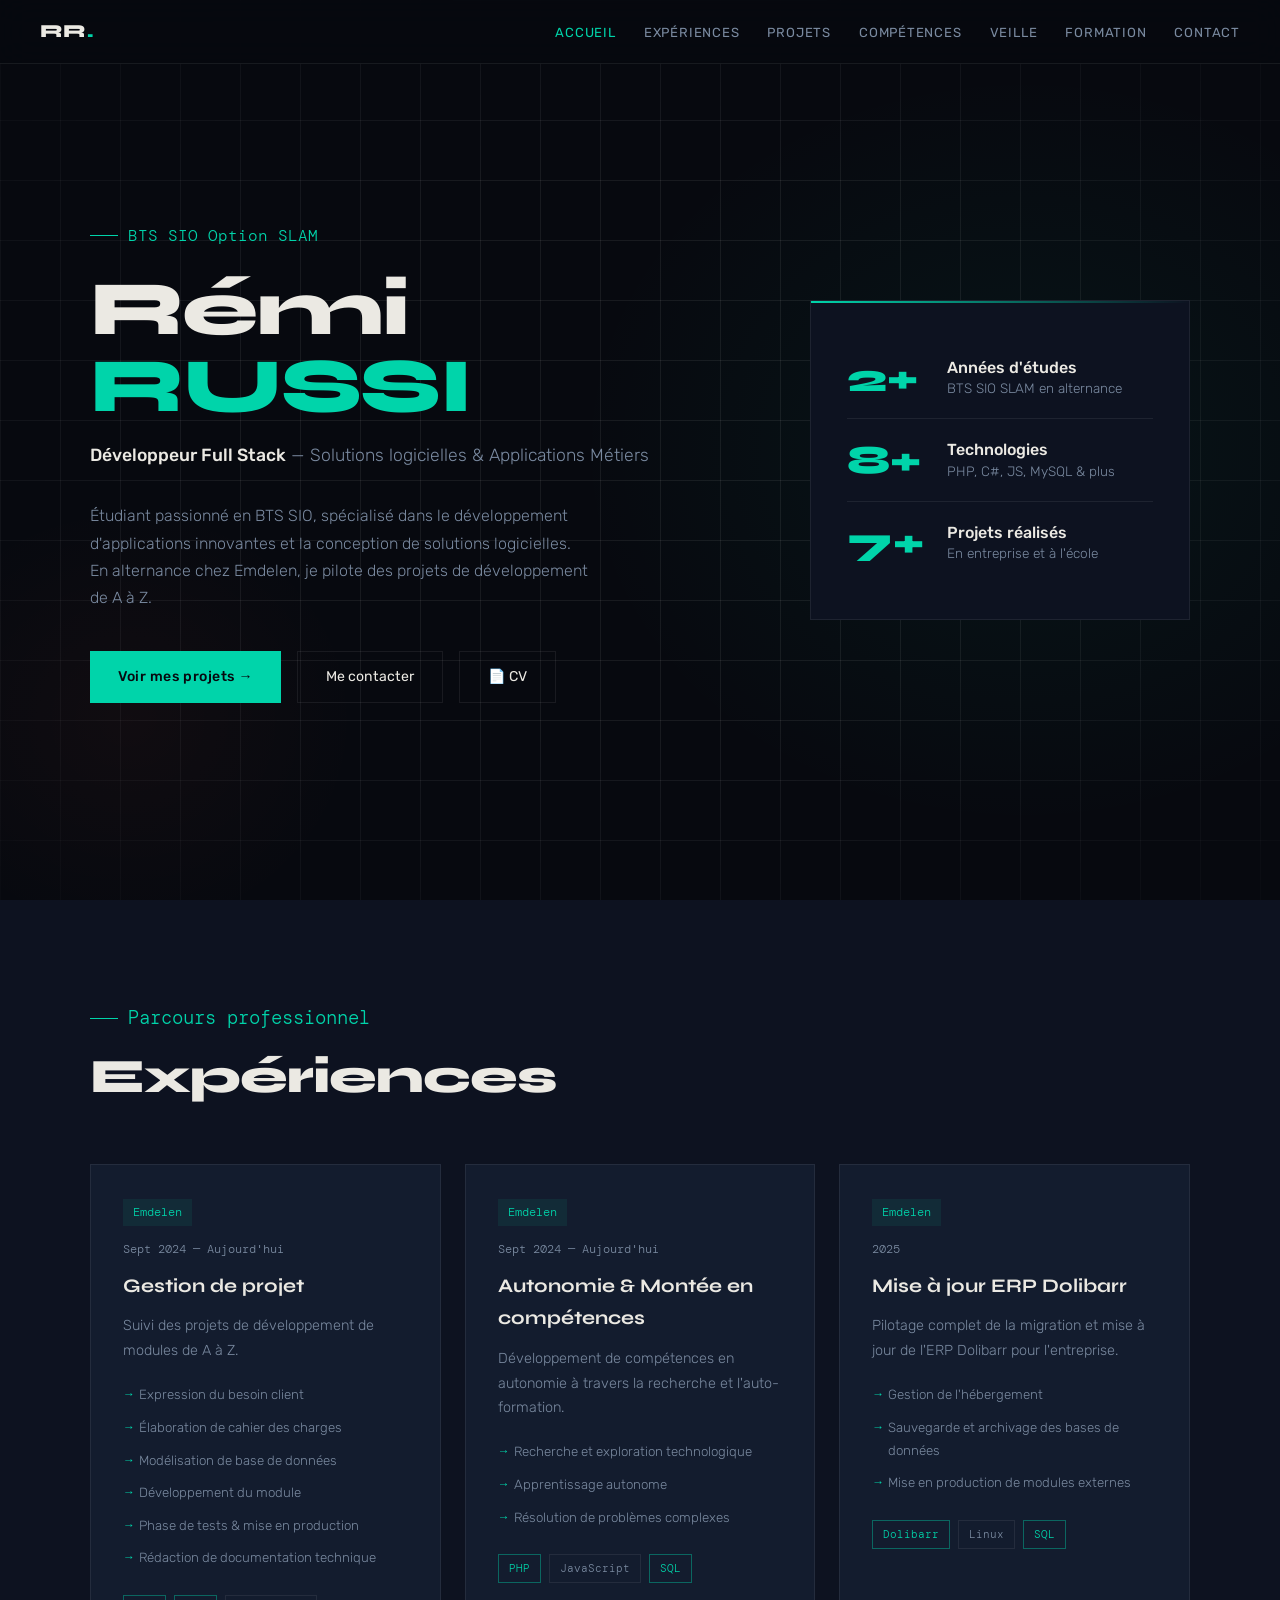
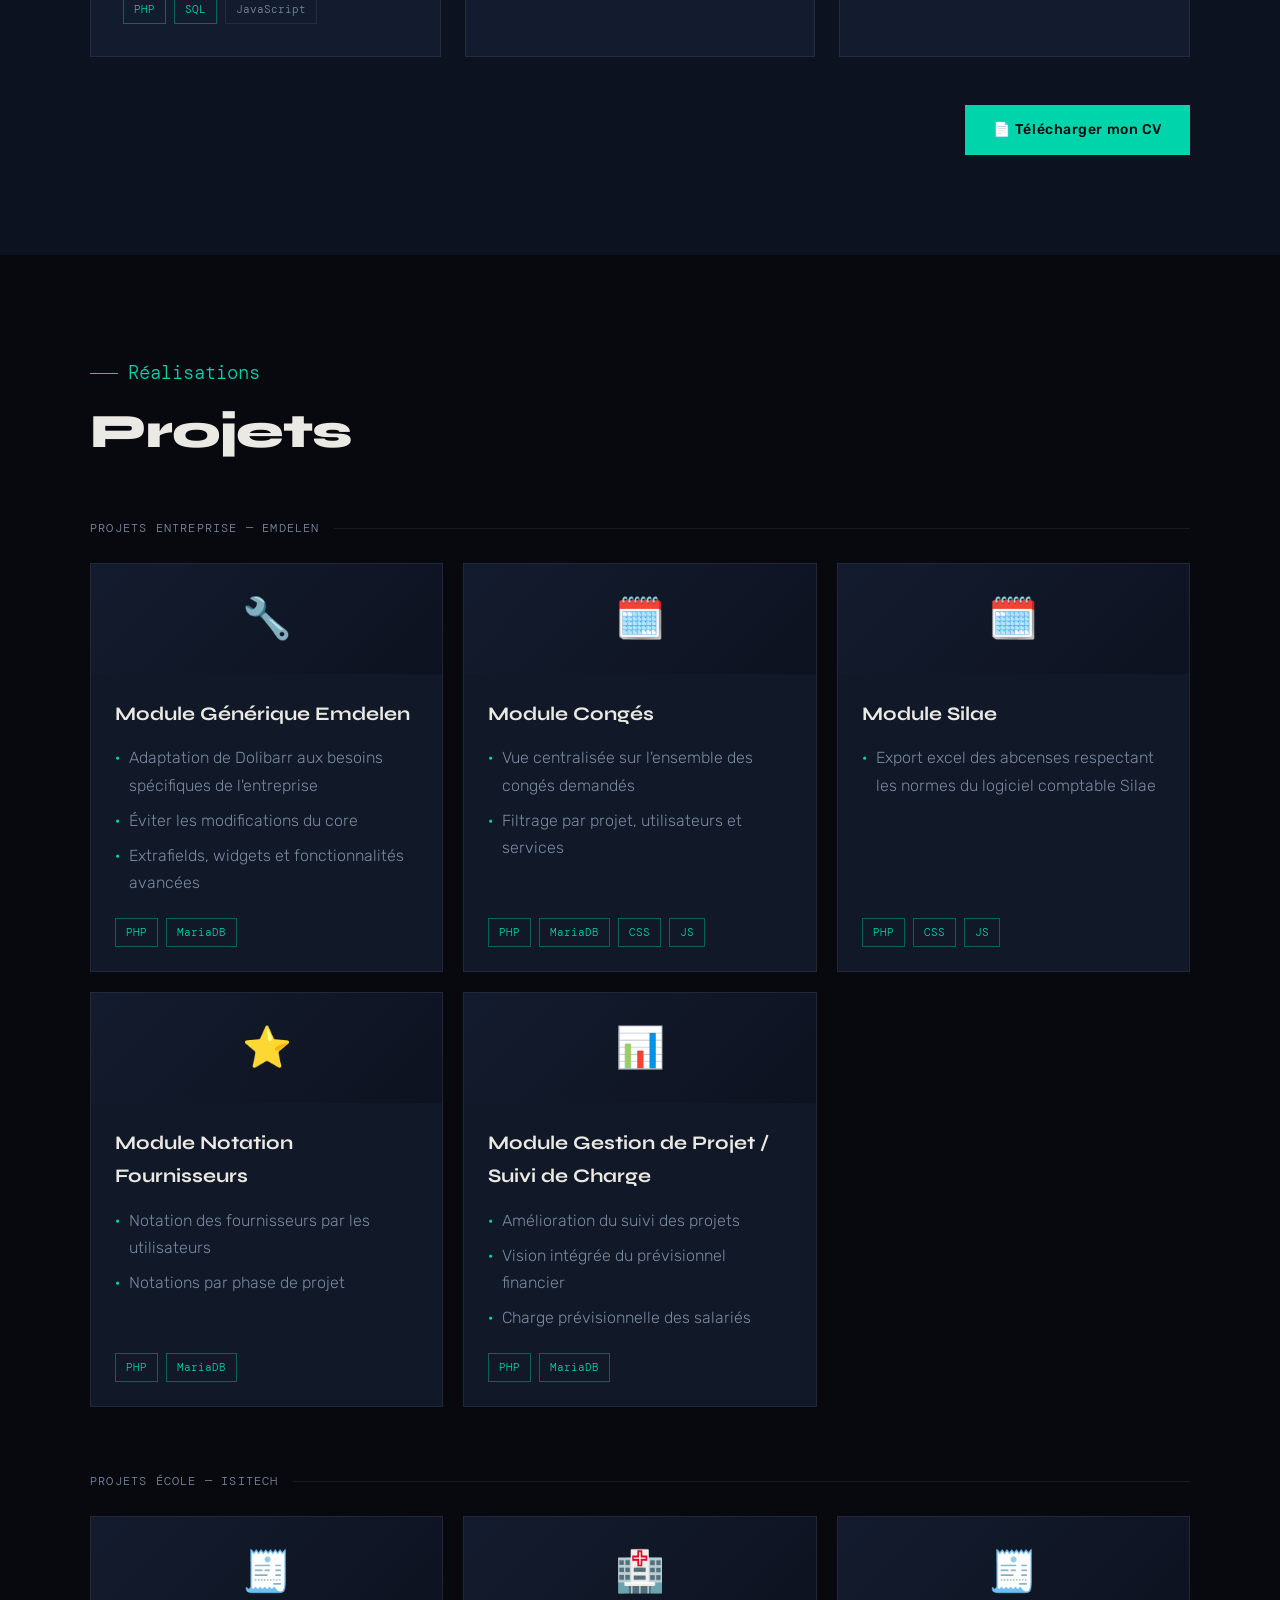
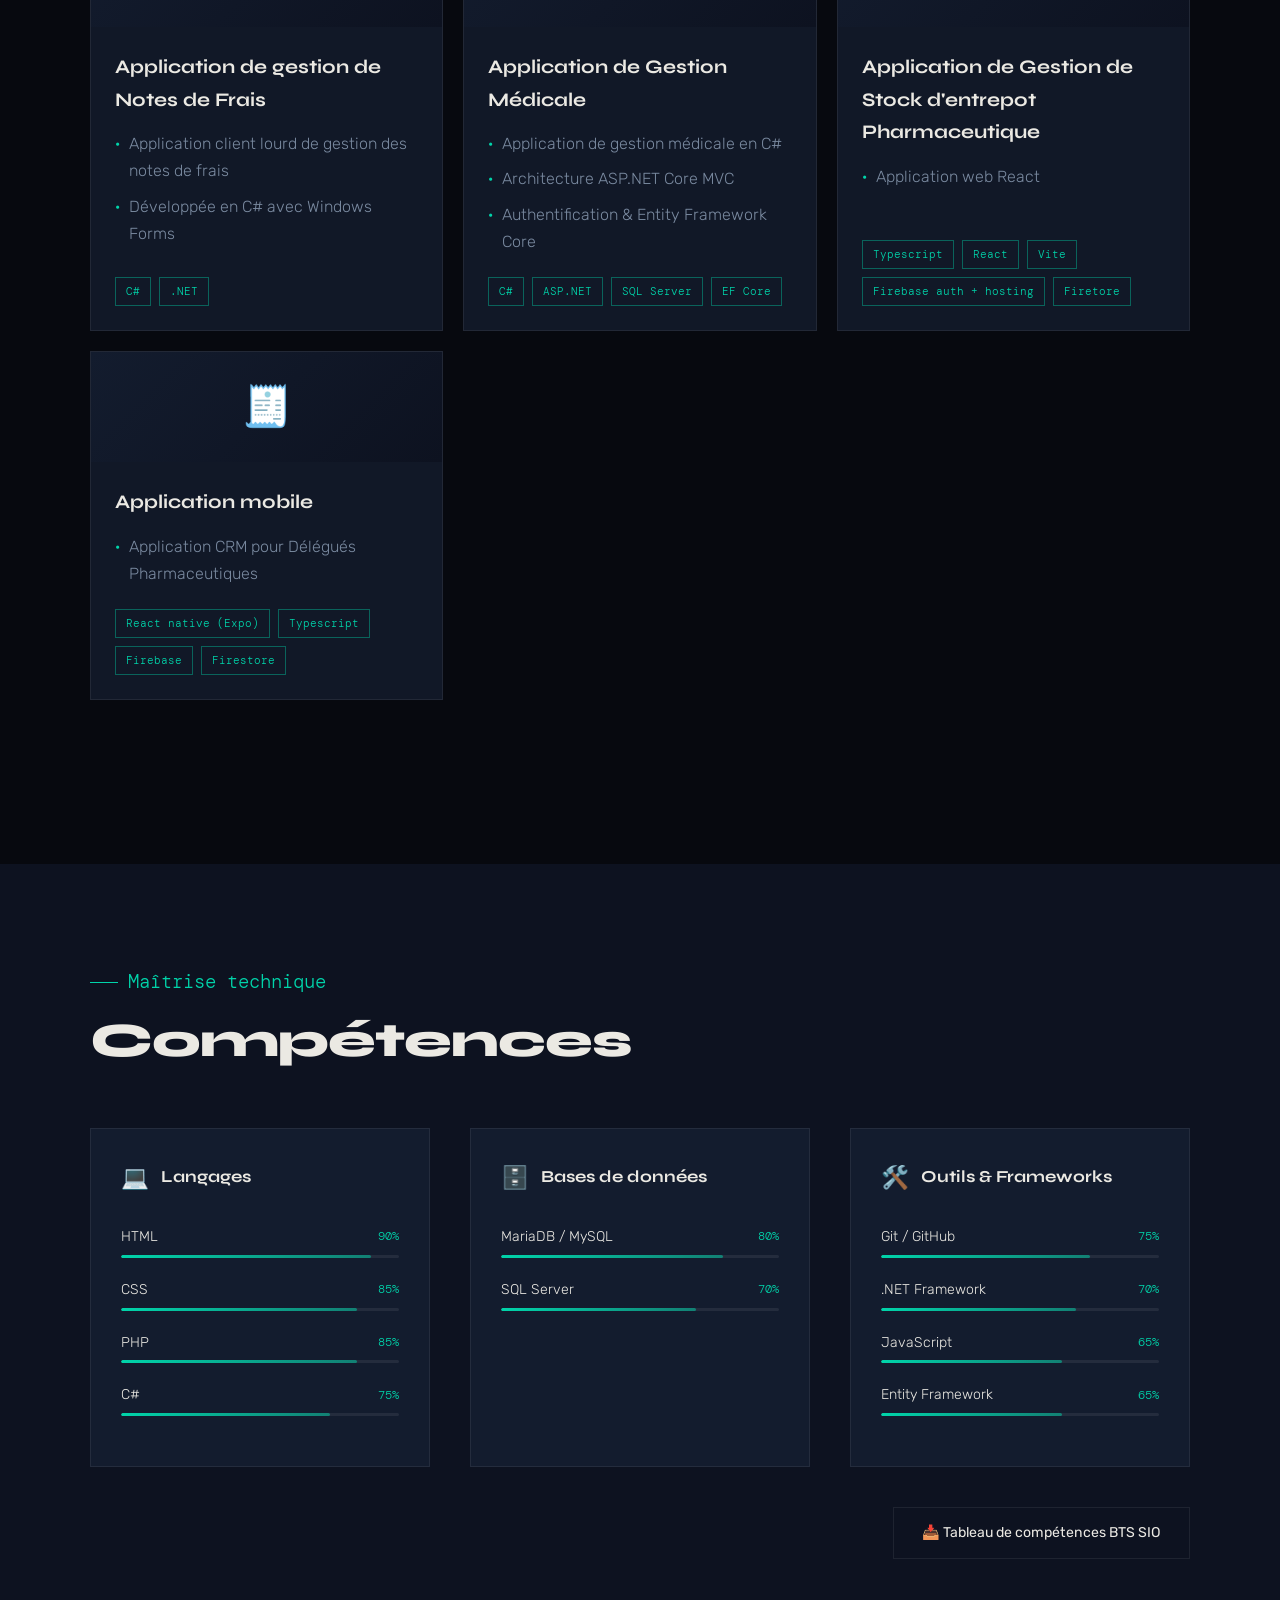
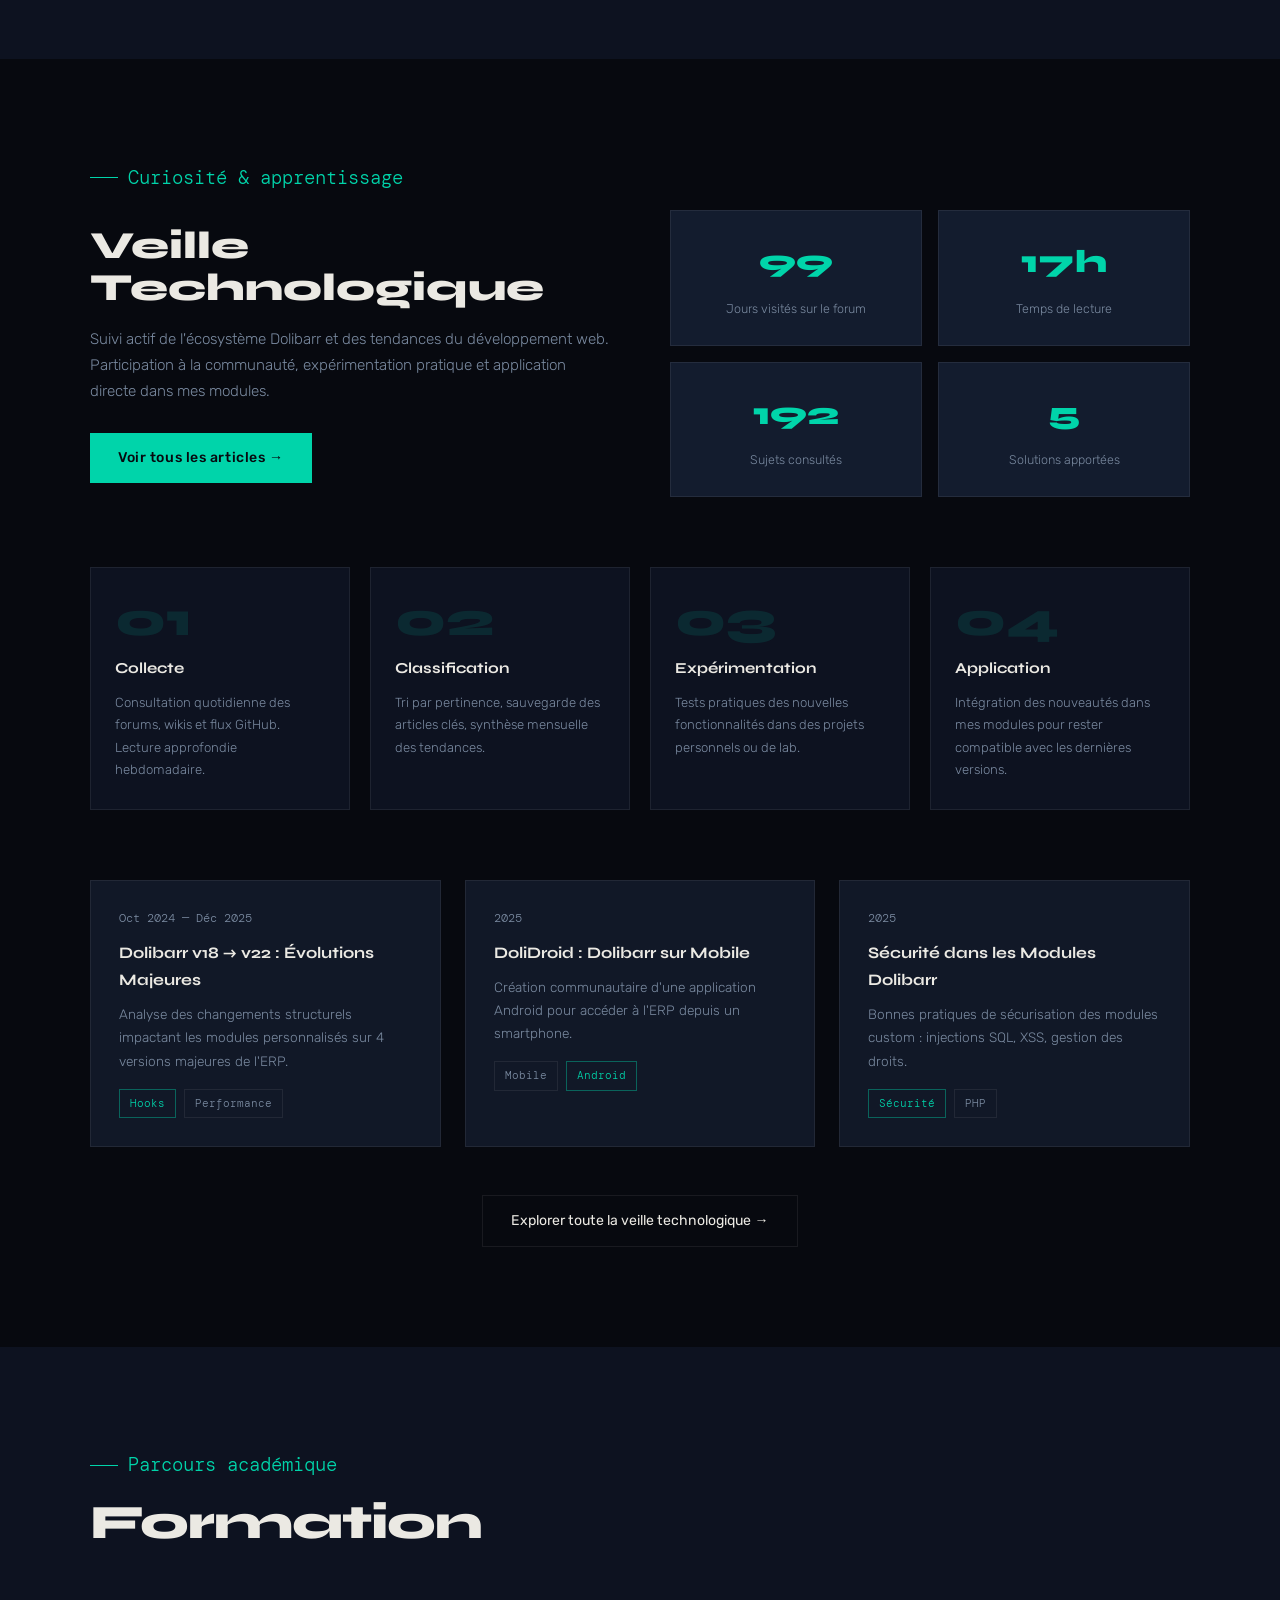
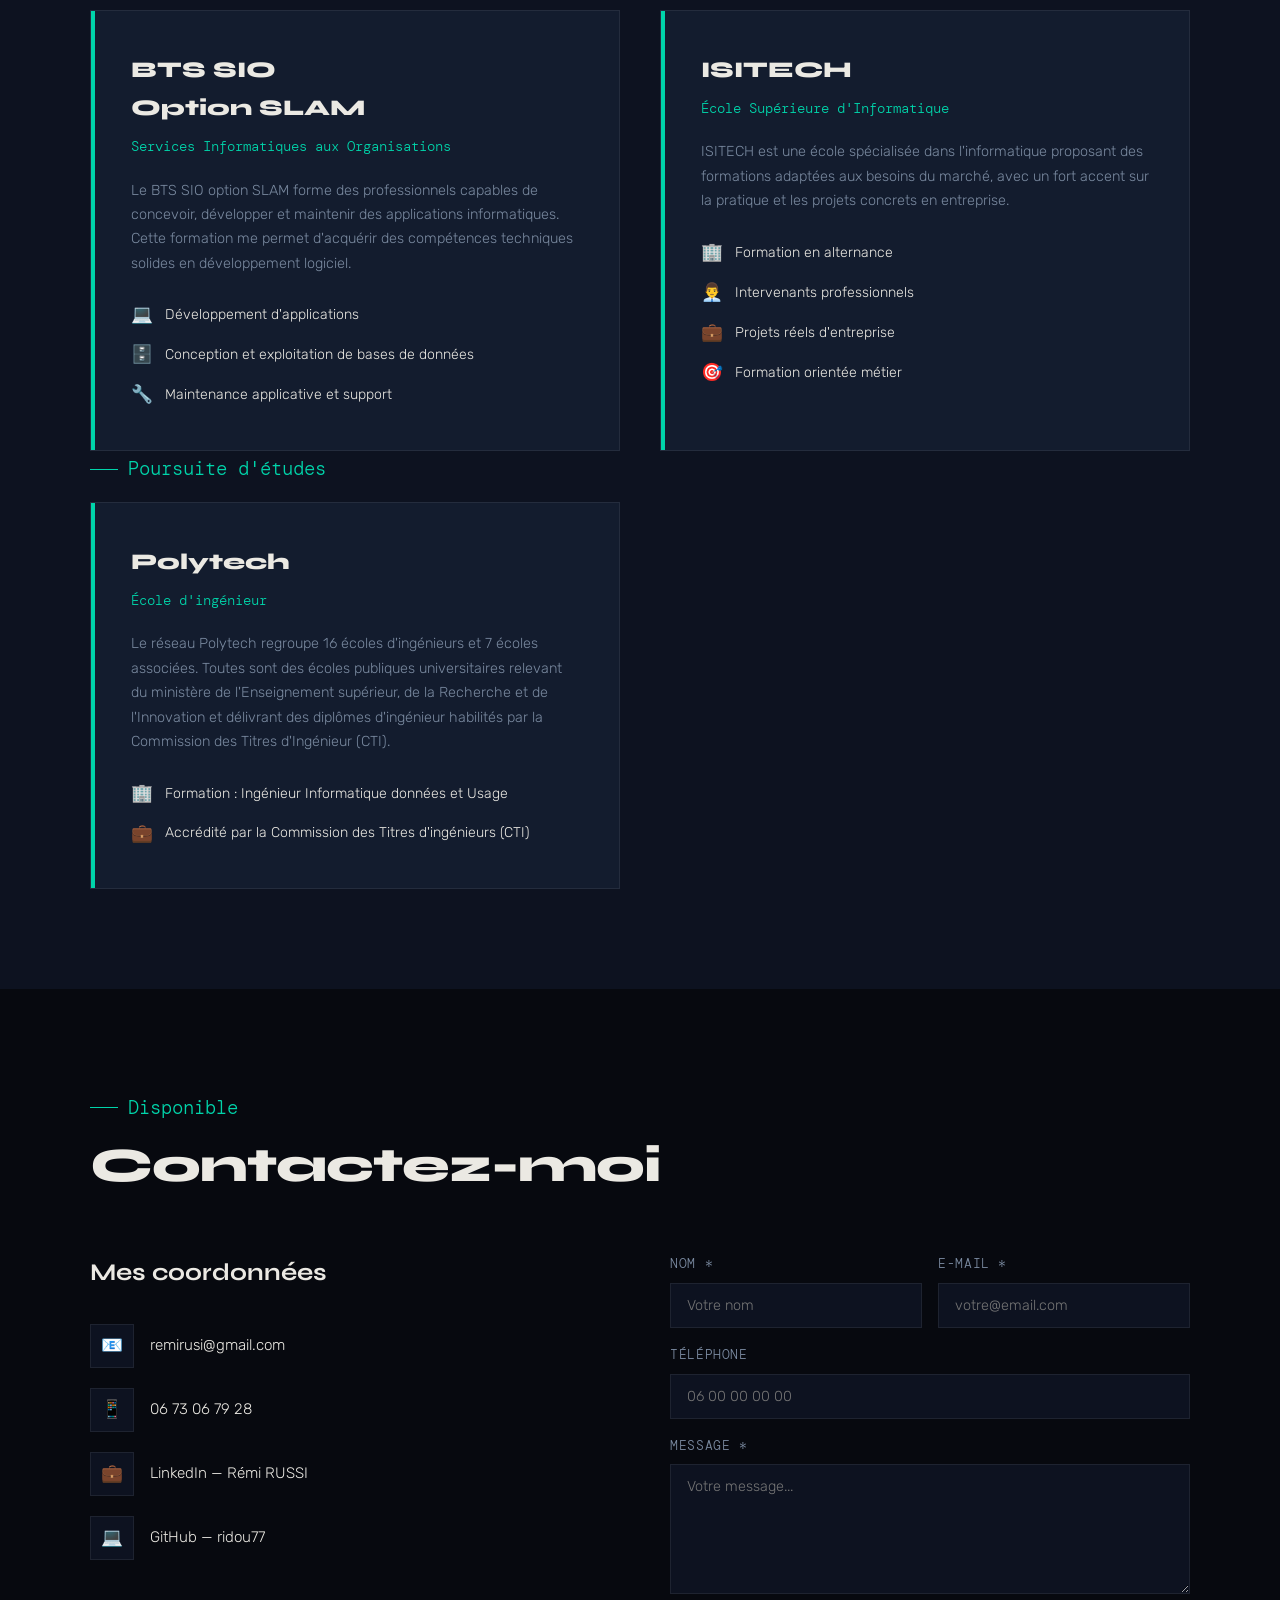
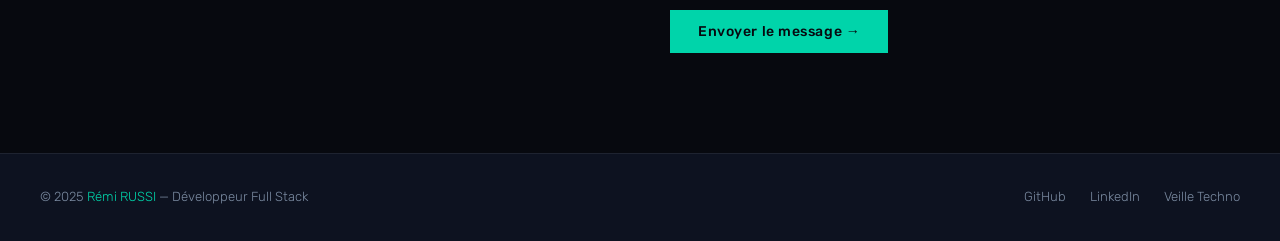
==== commit d5938112: "fix : overflow mobile" ====
--- a/index.html
+++ b/index.html
@@ -8,9 +8,6 @@
   <link rel="preconnect" href="https://fonts.gstatic.com" crossorigin />
   <link href="https://fonts.googleapis.com/css2?family=Syne:wght@400;600;700;800&family=Rubik:ital,wght@0,300;0,400;0,500;1,300&family=DM+Mono:wght@400;500&display=swap" rel="stylesheet" />
   <link rel="stylesheet" href="styles.css" />
-  <style>
-   
-  </style>
 </head>
 <body>
 
--- a/styles.css
+++ b/styles.css
@@ -1,4 +1,5 @@
  *, *::before, *::after { box-sizing: border-box; margin: 0; padding: 0; }
+ .body{overflow-x: hidden;}
 
     :root {
       --bg:        #07090F;
@@ -256,7 +257,7 @@
 
     .section-title {
       font-family: var(--font-head);
-      font-size: clamp(3rem, 5vw, 4rem);
+      font-size: clamp(2rem, 4vw, 3rem);
       font-weight: 800;
       letter-spacing: -0.02em;
       margin-bottom: 60px;
@@ -823,4 +824,583 @@
       .nav-links { display: none; }
       h1.hero-name { font-size: 2.6rem; }
       .veille-methods { grid-template-columns: 1fr; }
+    }
+
+
+/* ── VEILLE ── */
+
+ *, *::before, *::after { box-sizing: border-box; margin: 0; padding: 0; }
+
+    :root {
+      --bg:        #07090F;
+      --bg2:       #0D1220;
+      --bg3:       #131C2E;
+      --card:      #111827;
+      --text:      #EBE9E3;
+      --muted:     #7A8AA0;
+      --accent:    #00D4AA;
+      --accent2:   #FF5C38;
+      --border:    rgba(255,255,255,0.07);
+      --font-head: 'Syne', sans-serif;
+      --font-body: 'Rubik', sans-serif;
+      --font-mono: 'DM Mono', monospace;
+    }
+
+    html { scroll-behavior: smooth; }
+
+    body {
+      background: var(--bg);
+      color: var(--text);
+      font-family: var(--font-body);
+      font-weight: 300;
+      line-height: 1.7;
+      overflow-x: hidden;
+    }
+
+    /* ── NAV ── */
+    nav {
+      position: fixed;
+      top: 0; left: 0; right: 0;
+      z-index: 100;
+      display: flex;
+      align-items: center;
+      justify-content: space-between;
+      padding: 0 40px;
+      height: 64px;
+      background: rgba(7,9,15,0.85);
+      backdrop-filter: blur(16px);
+      border-bottom: 1px solid var(--border);
+    }
+    .nav-logo {
+      font-family: var(--font-head);
+      font-weight: 800;
+      font-size: 1.15rem;
+      color: var(--text);
+      text-decoration: none;
+    }
+    .nav-logo span { color: var(--accent); }
+    .nav-right {
+      display: flex;
+      align-items: center;
+      gap: 32px;
+    }
+    .nav-links {
+      display: flex;
+      gap: 28px;
+      list-style: none;
+    }
+    .nav-links a {
+      font-size: 0.82rem;
+      font-weight: 400;
+      letter-spacing: 0.06em;
+      text-transform: uppercase;
+      color: var(--muted);
+      text-decoration: none;
+      transition: color 0.2s;
+    }
+    .nav-links a:hover,
+    .nav-links a.active { color: var(--accent); }
+    .nav-back {
+      display: inline-flex;
+      align-items: center;
+      gap: 8px;
+      font-size: 0.82rem;
+      color: var(--muted);
+      text-decoration: none;
+      transition: color 0.2s;
+    }
+    .nav-back:hover { color: var(--accent); }
+
+    /* ── HERO ── */
+    .page-hero {
+      padding: 140px 40px 80px;
+      position: relative;
+      overflow: hidden;
+      background: var(--bg2);
+      border-bottom: 1px solid var(--border);
+    }
+    .hero-bg {
+      position: absolute; inset: 0;
+      background:
+        radial-gradient(ellipse 50% 60% at 80% 50%, rgba(0,212,170,0.06) 0%, transparent 70%),
+        radial-gradient(ellipse 30% 40% at 10% 80%, rgba(255,92,56,0.04) 0%, transparent 60%);
+      pointer-events: none;
+    }
+    .hero-grid {
+      position: absolute; inset: 0;
+      background-image:
+        linear-gradient(var(--border) 1px, transparent 1px),
+        linear-gradient(90deg, var(--border) 1px, transparent 1px);
+      background-size: 60px 60px;
+      mask-image: radial-gradient(ellipse 80% 80% at 50% 50%, black 30%, transparent 100%);
+      pointer-events: none;
+    }
+    .page-hero-inner {
+      max-width: 1100px;
+      margin: 0 auto;
+      position: relative;
+    }
+    .page-eyebrow {
+      display: inline-flex;
+      align-items: center;
+      gap: 10px;
+      font-family: var(--font-mono);
+      font-size: 0.78rem;
+      color: var(--accent);
+      margin-bottom: 20px;
+    }
+    .page-eyebrow::before {
+      content: '';
+      display: block;
+      width: 28px; height: 1px;
+      background: var(--accent);
+    }
+    .page-hero h1 {
+      font-family: var(--font-head);
+      font-size: clamp(2.8rem, 5vw, 5rem);
+      font-weight: 800;
+      line-height: 1.0;
+      letter-spacing: -0.02em;
+      margin-bottom: 20px;
+    }
+    .page-hero h1 em { font-style: normal; color: var(--accent); }
+    .page-hero p {
+      font-size: 1.05rem;
+      color: var(--muted);
+      max-width: 600px;
+      margin-bottom: 36px;
+    }
+
+    /* Stats row */
+    .hero-stats-row {
+      display: flex;
+      gap: 40px;
+      flex-wrap: wrap;
+    }
+    .hstat {
+      text-align: left;
+    }
+    .hstat-num {
+      font-family: var(--font-head);
+      font-size: 2.2rem;
+      font-weight: 800;
+      color: var(--accent);
+      display: block;
+      line-height: 1;
+      margin-bottom: 4px;
+    }
+    .hstat-label {
+      font-size: 0.78rem;
+      color: var(--muted);
+      font-family: var(--font-mono);
+    }
+    .hstat-sep {
+      width: 1px;
+      background: var(--border);
+      align-self: stretch;
+    }
+
+    /* ── LAYOUT ── */
+    .main-layout {
+      max-width: 1100px;
+      margin: 0 auto;
+      padding: 80px 40px;
+      display: grid;
+      grid-template-columns: 260px 1fr;
+      gap: 60px;
+      align-items: start;
+    }
+
+    /* ── SIDEBAR ── */
+    .sidebar {
+      position: sticky;
+      top: 90px;
+    }
+
+    .sidebar-section { margin-bottom: 40px; }
+
+    .sidebar-title {
+      font-family: var(--font-mono);
+      font-size: 0.7rem;
+      color: var(--muted);
+      letter-spacing: 0.12em;
+      text-transform: uppercase;
+      margin-bottom: 16px;
+      display: flex;
+      align-items: center;
+      gap: 10px;
+    }
+    .sidebar-title::after {
+      content: '';
+      flex: 1;
+      height: 1px;
+      background: var(--border);
+    }
+
+    .filter-btn {
+      display: flex;
+      align-items: center;
+      justify-content: space-between;
+      width: 100%;
+      padding: 10px 14px;
+      background: transparent;
+      border: 1px solid var(--border);
+      color: var(--muted);
+      font-family: var(--font-body);
+      font-size: 0.85rem;
+      font-weight: 300;
+      cursor: pointer;
+      text-align: left;
+      margin-bottom: 8px;
+      transition: all 0.2s;
+    }
+    .filter-btn:hover { border-color: rgba(0,212,170,0.3); color: var(--text); }
+    .filter-btn.active { border-color: var(--accent); color: var(--accent); background: rgba(0,212,170,0.06); }
+    .filter-count {
+      font-family: var(--font-mono);
+      font-size: 0.72rem;
+      color: var(--muted);
+    }
+    .filter-btn.active .filter-count { color: var(--accent); }
+
+    .source-link {
+      display: flex;
+      align-items: center;
+      gap: 10px;
+      padding: 10px 0;
+      border-bottom: 1px solid var(--border);
+      color: var(--muted);
+      text-decoration: none;
+      font-size: 0.85rem;
+      transition: color 0.2s;
+    }
+    .source-link:last-child { border-bottom: none; }
+    .source-link:hover { color: var(--accent); }
+    .source-icon {
+      width: 28px; height: 28px;
+      background: var(--bg3);
+      border: 1px solid var(--border);
+      display: flex;
+      align-items: center;
+      justify-content: center;
+      font-size: 0.85rem;
+      flex-shrink: 0;
+    }
+    .forum-stats {
+      background: var(--bg2);
+      border: 1px solid var(--border);
+      padding: 20px;
+    }
+    .fstat {
+      display: flex;
+      justify-content: space-between;
+      align-items: center;
+      padding: 8px 0;
+      border-bottom: 1px solid var(--border);
+      font-size: 0.82rem;
+    }
+    .fstat:last-child { border-bottom: none; }
+    .fstat-label { color: var(--muted); }
+    .fstat-val {
+      font-family: var(--font-mono);
+      color: var(--accent);
+      font-size: 0.88rem;
+    }
+
+    /* ── ARTICLES ── */
+    .articles-header {
+      display: flex;
+      align-items: center;
+      justify-content: space-between;
+      margin-bottom: 36px;
+      flex-wrap: wrap;
+      gap: 16px;
+    }
+    .articles-count {
+      font-family: var(--font-mono);
+      font-size: 0.8rem;
+      color: var(--muted);
+    }
+    .articles-count span { color: var(--accent); }
+
+    .article-card {
+      background: var(--card);
+      border: 1px solid var(--border);
+      margin-bottom: 24px;
+      transition: border-color 0.25s, transform 0.25s;
+      display: none;
+    }
+    .article-card.shown {
+      display: block;
+      animation: fadeUp 0.4s ease both;
+    }
+    .article-card:hover { border-color: rgba(0,212,170,0.3); transform: translateY(-3px); }
+
+    @keyframes fadeUp {
+      from { opacity:0; transform: translateY(16px); }
+      to   { opacity:1; transform: none; }
+    }
+
+    .article-inner {
+      padding: 32px;
+    }
+
+    .article-meta {
+      display: flex;
+      align-items: center;
+      gap: 16px;
+      margin-bottom: 16px;
+      flex-wrap: wrap;
+    }
+    .article-cat {
+      font-family: var(--font-mono);
+      font-size: 0.68rem;
+      letter-spacing: 0.1em;
+      text-transform: uppercase;
+      padding: 4px 10px;
+      border: 1px solid;
+    }
+    .article-cat.dolibarr  { color: #00D4AA; border-color: rgba(0,212,170,0.35); background: rgba(0,212,170,0.06); }
+    .article-cat.securite  { color: #FF5C38; border-color: rgba(255,92,56,0.35); background: rgba(255,92,56,0.06); }
+    .article-cat.mobile    { color: #7C6FE0; border-color: rgba(124,111,224,0.35); background: rgba(124,111,224,0.06); }
+    .article-cat.erp       { color: #F0A500; border-color: rgba(240,165,0,0.35); background: rgba(240,165,0,0.06); }
+    .article-cat.dev       { color: #36B8F0; border-color: rgba(54,184,240,0.35); background: rgba(54,184,240,0.06); }
+
+    .article-date {
+      font-family: var(--font-mono);
+      font-size: 0.72rem;
+      color: var(--muted);
+    }
+    .article-read-time {
+      font-family: var(--font-mono);
+      font-size: 0.72rem;
+      color: var(--muted);
+      margin-left: auto;
+    }
+
+    .article-card h2 {
+      font-family: var(--font-head);
+      font-size: 1.3rem;
+      font-weight: 700;
+      margin-bottom: 12px;
+      line-height: 1.2;
+    }
+
+    .article-intro {
+      font-size: 0.92rem;
+      color: var(--muted);
+      margin-bottom: 20px;
+      line-height: 1.65;
+    }
+
+    .article-body {
+      display: none;
+      font-size: 0.9rem;
+      line-height: 1.75;
+      color: var(--muted);
+      border-top: 1px solid var(--border);
+      margin-top: 20px;
+      padding-top: 20px;
+    }
+    .article-body.open { display: block; }
+
+    .article-body h3 {
+      font-family: var(--font-head);
+      font-size: 1rem;
+      font-weight: 700;
+      color: var(--text);
+      margin: 20px 0 10px;
+    }
+    .article-body h3:first-child { margin-top: 0; }
+
+    .article-body p { margin-bottom: 14px; }
+
+    .article-body ul {
+      list-style: none;
+      margin-bottom: 14px;
+    }
+    .article-body ul li {
+      padding: 5px 0 5px 18px;
+      position: relative;
+    }
+    .article-body ul li::before {
+      content: '→';
+      position: absolute;
+      left: 0;
+      color: var(--accent);
+      font-size: 0.75rem;
+    }
+
+    .article-body .highlight {
+      background: var(--bg3);
+      border-left: 3px solid var(--accent);
+      padding: 14px 18px;
+      margin: 18px 0;
+      font-size: 0.88rem;
+      color: var(--text);
+      font-style: italic;
+    }
+
+    .article-body code {
+      font-family: var(--font-mono);
+      font-size: 0.82rem;
+      background: var(--bg3);
+      padding: 2px 6px;
+      color: var(--accent);
+    }
+
+    .article-footer {
+      display: flex;
+      align-items: center;
+      justify-content: space-between;
+      flex-wrap: wrap;
+      gap: 12px;
+    }
+
+    .article-tags { display: flex; gap: 8px; flex-wrap: wrap; }
+    .atag {
+      font-family: var(--font-mono);
+      font-size: 0.68rem;
+      padding: 3px 9px;
+      border: 1px solid var(--border);
+      color: var(--muted);
+    }
+
+    .btn-expand {
+      display: inline-flex;
+      align-items: center;
+      gap: 6px;
+      background: transparent;
+      border: 1px solid var(--border);
+      color: var(--muted);
+      font-family: var(--font-body);
+      font-size: 0.82rem;
+      padding: 8px 16px;
+      cursor: pointer;
+      transition: all 0.2s;
+    }
+    .btn-expand:hover { border-color: var(--accent); color: var(--accent); }
+    .btn-expand.open { border-color: var(--accent); color: var(--accent); }
+
+    /* Sources externes */
+    .sources-section {
+      margin-top: 60px;
+      padding-top: 40px;
+      border-top: 1px solid var(--border);
+    }
+    .sources-title {
+      font-family: var(--font-head);
+      font-size: 1.4rem;
+      font-weight: 700;
+      margin-bottom: 28px;
+    }
+    .sources-grid {
+      display: grid;
+      grid-template-columns: repeat(3, 1fr);
+      gap: 20px;
+    }
+    .source-card {
+      background: var(--bg2);
+      border: 1px solid var(--border);
+      padding: 24px;
+      transition: border-color 0.2s;
+    }
+    .source-card:hover { border-color: rgba(0,212,170,0.3); }
+    .source-card-icon { font-size: 1.5rem; margin-bottom: 12px; }
+    .source-card h4 {
+      font-family: var(--font-head);
+      font-size: 0.95rem;
+      font-weight: 700;
+      margin-bottom: 8px;
+    }
+    .source-card p { font-size: 0.82rem; color: var(--muted); margin-bottom: 14px; }
+    .source-card-links { display: flex; flex-direction: column; gap: 6px; }
+    .source-card-links a {
+      font-size: 0.8rem;
+      color: var(--accent);
+      text-decoration: none;
+      transition: opacity 0.2s;
+    }
+    .source-card-links a:hover { opacity: 0.75; }
+
+    /* Impact */
+    .impact-section {
+      margin-top: 60px;
+      padding-top: 40px;
+      border-top: 1px solid var(--border);
+    }
+    .impact-title {
+      font-family: var(--font-head);
+      font-size: 1.4rem;
+      font-weight: 700;
+      margin-bottom: 28px;
+    }
+    .impact-grid {
+      display: grid;
+      grid-template-columns: repeat(3, 1fr);
+      gap: 20px;
+    }
+    .impact-card {
+      background: var(--bg3);
+      border: 1px solid var(--border);
+      padding: 28px;
+      position: relative;
+      overflow: hidden;
+    }
+    .impact-card::before {
+      content: '';
+      position: absolute;
+      top: 0; left: 0; right: 0;
+      height: 2px;
+      background: linear-gradient(90deg, var(--accent), transparent);
+    }
+    .impact-card h4 {
+      font-family: var(--font-head);
+      font-size: 1rem;
+      font-weight: 700;
+      margin-bottom: 10px;
+    }
+    .impact-card p { font-size: 0.85rem; color: var(--muted); margin-bottom: 14px; }
+    .impact-card ul { list-style: none; }
+    .impact-card ul li {
+      font-size: 0.82rem;
+      color: var(--muted);
+      padding: 4px 0 4px 16px;
+      position: relative;
+    }
+    .impact-card ul li::before {
+      content: '·';
+      position: absolute; left: 0;
+      color: var(--accent);
+    }
+
+    /* ── FOOTER ── */
+    footer {
+      background: var(--bg2);
+      border-top: 1px solid var(--border);
+      padding: 32px 40px;
+      display: flex;
+      align-items: center;
+      justify-content: space-between;
+      flex-wrap: wrap;
+      gap: 20px;
+    }
+    .footer-copy { font-size: 0.82rem; color: var(--muted); }
+    .footer-copy span { color: var(--accent); }
+    .footer-links { display: flex; gap: 24px; }
+    .footer-links a {
+      font-size: 0.82rem; color: var(--muted); text-decoration: none; transition: color 0.2s;
+    }
+    .footer-links a:hover { color: var(--accent); }
+
+    /* Responsive */
+    @media (max-width: 900px) {
+      nav { padding: 0 20px; }
+      .nav-links { display: none; }
+      .page-hero { padding: 110px 20px 60px; }
+      .main-layout { grid-template-columns: 1fr; padding: 50px 20px; }
+      .sidebar { position: static; }
+      .sources-grid, .impact-grid { grid-template-columns: 1fr; }
+      .hero-stats-row { gap: 24px; }
+      .hstat-sep { display: none; }
     }
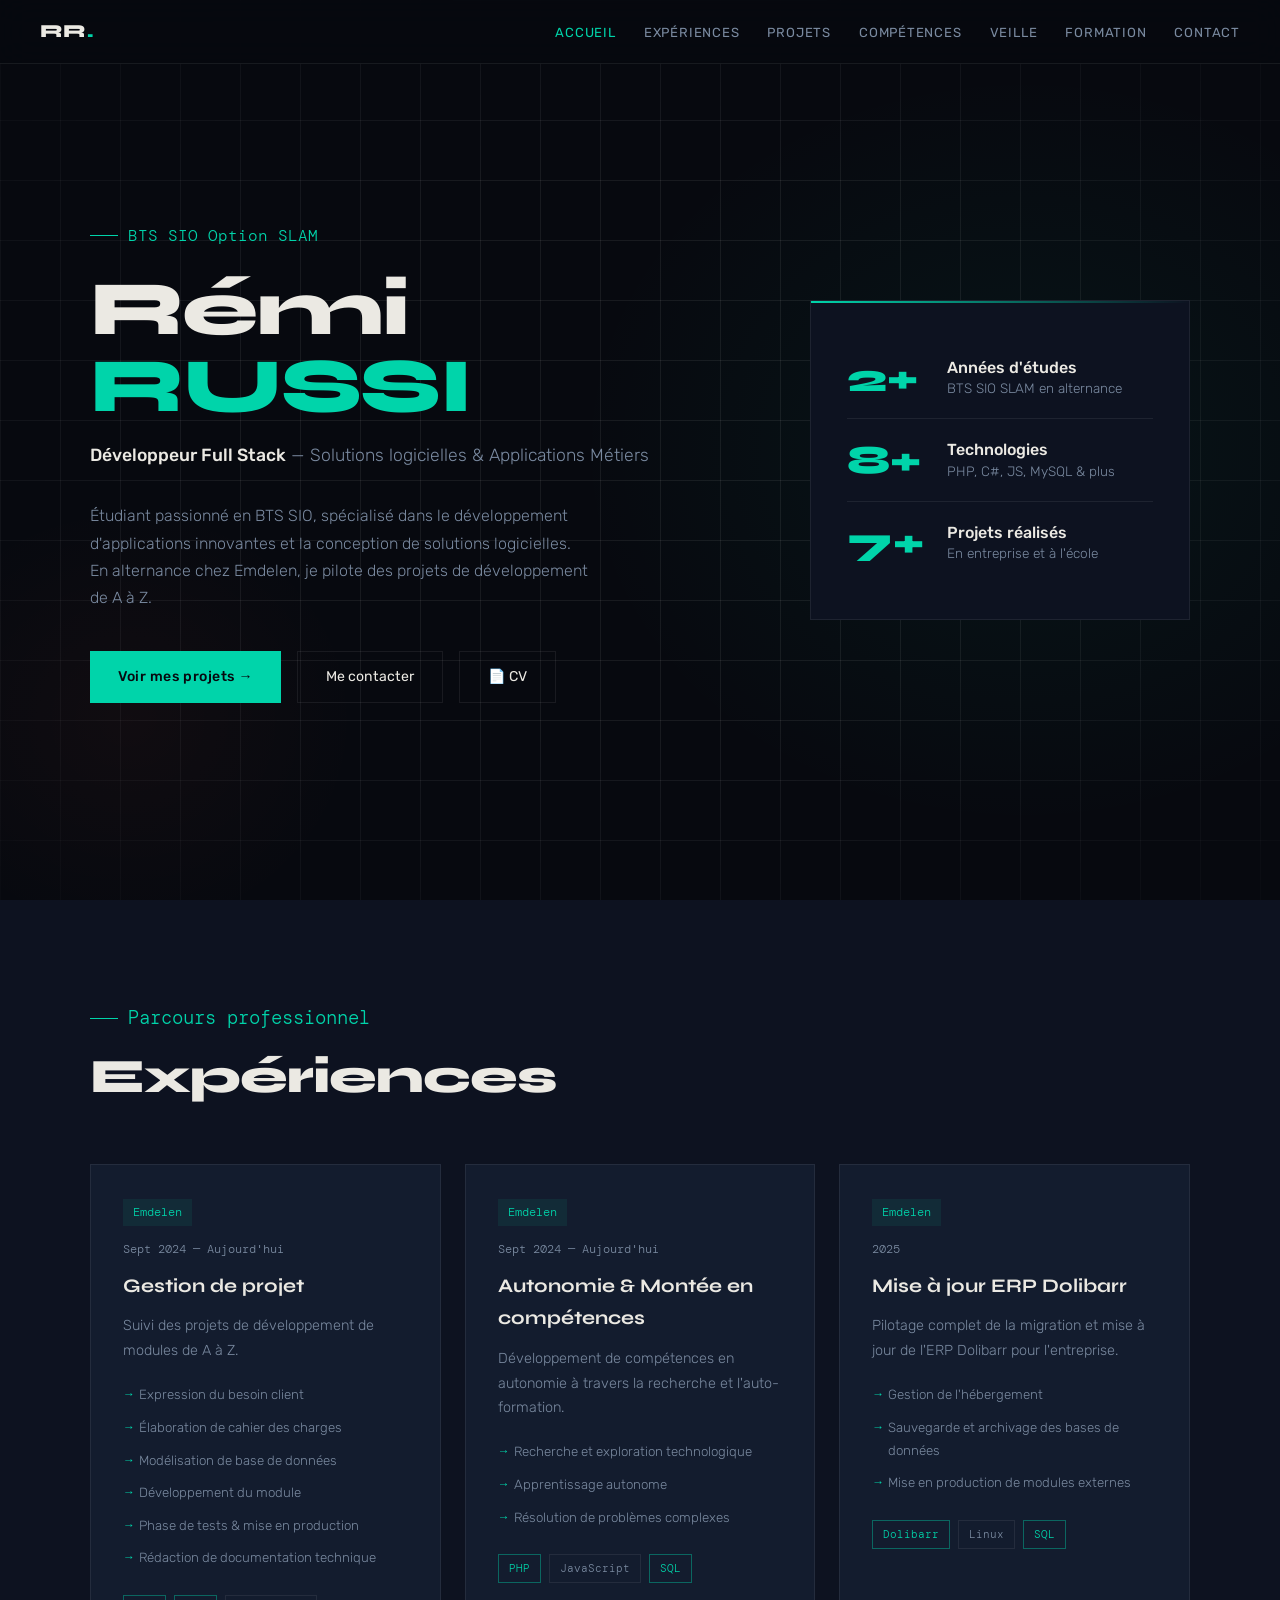
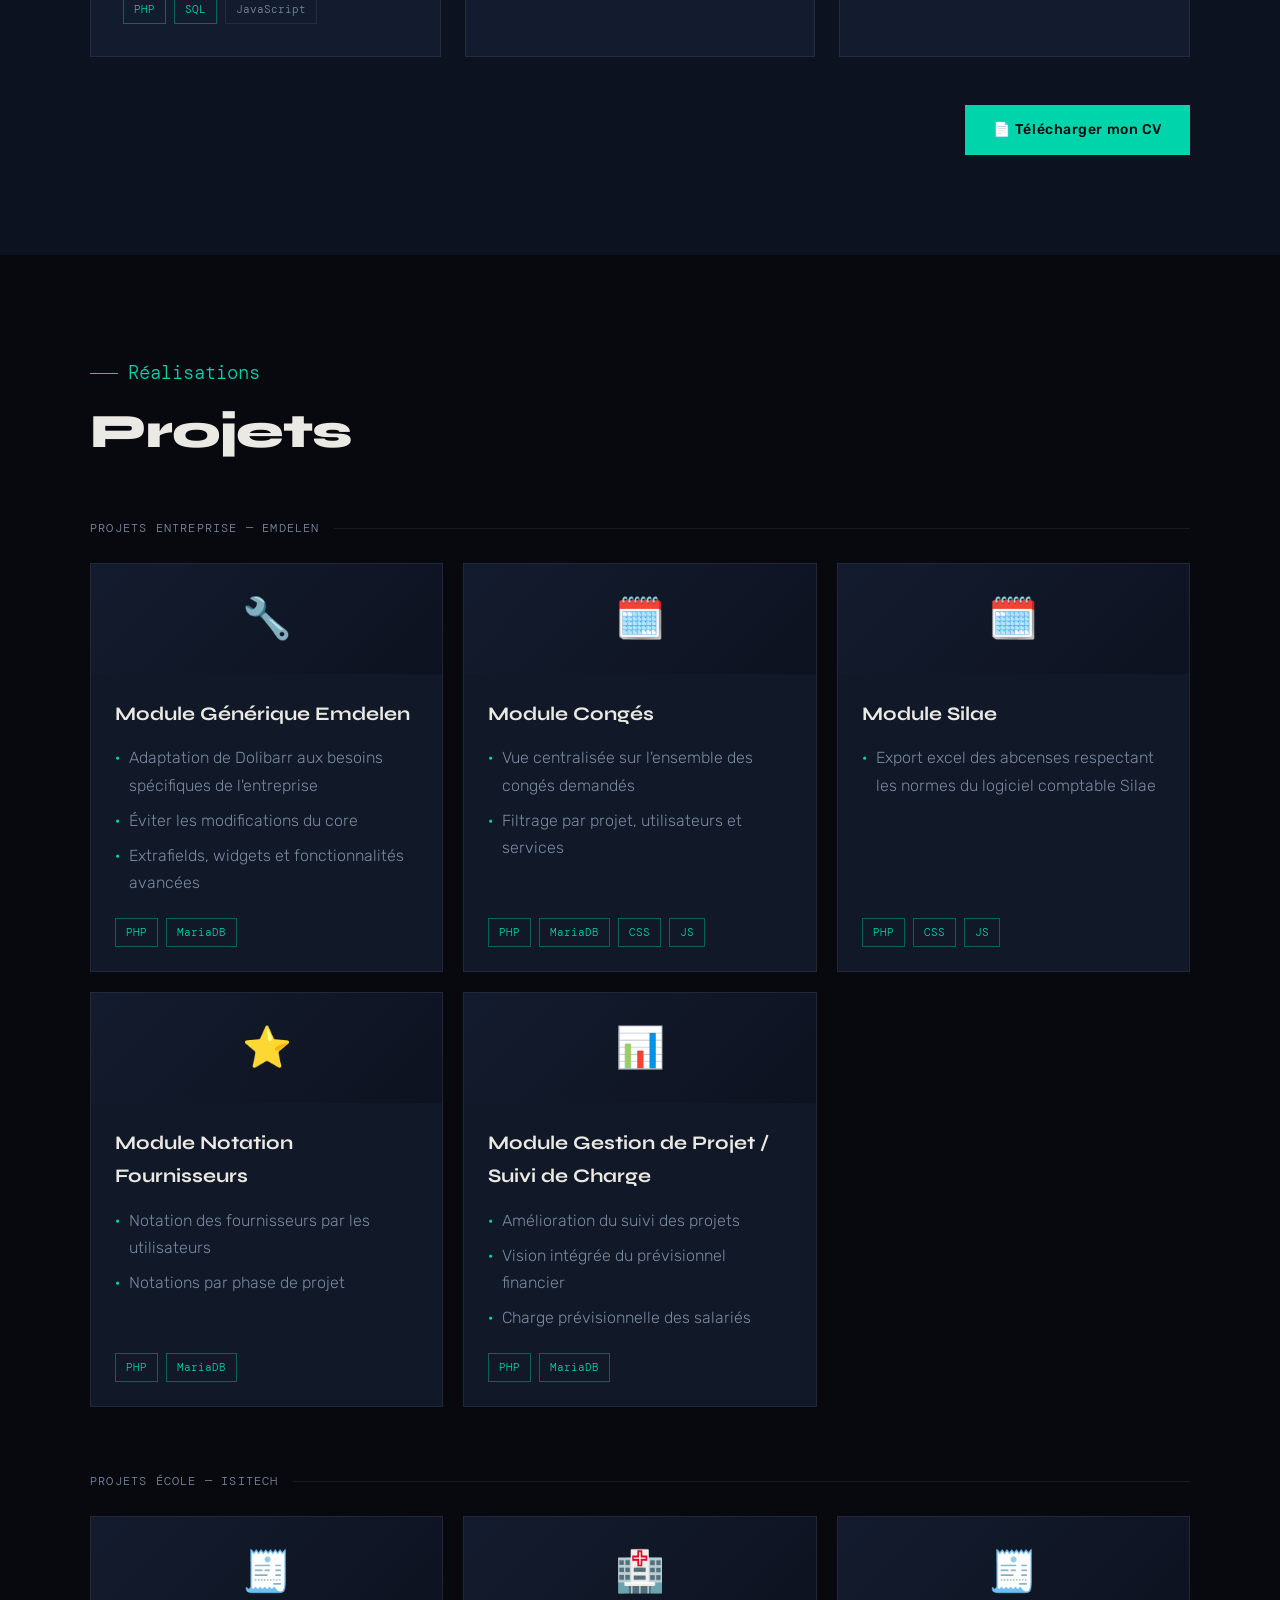
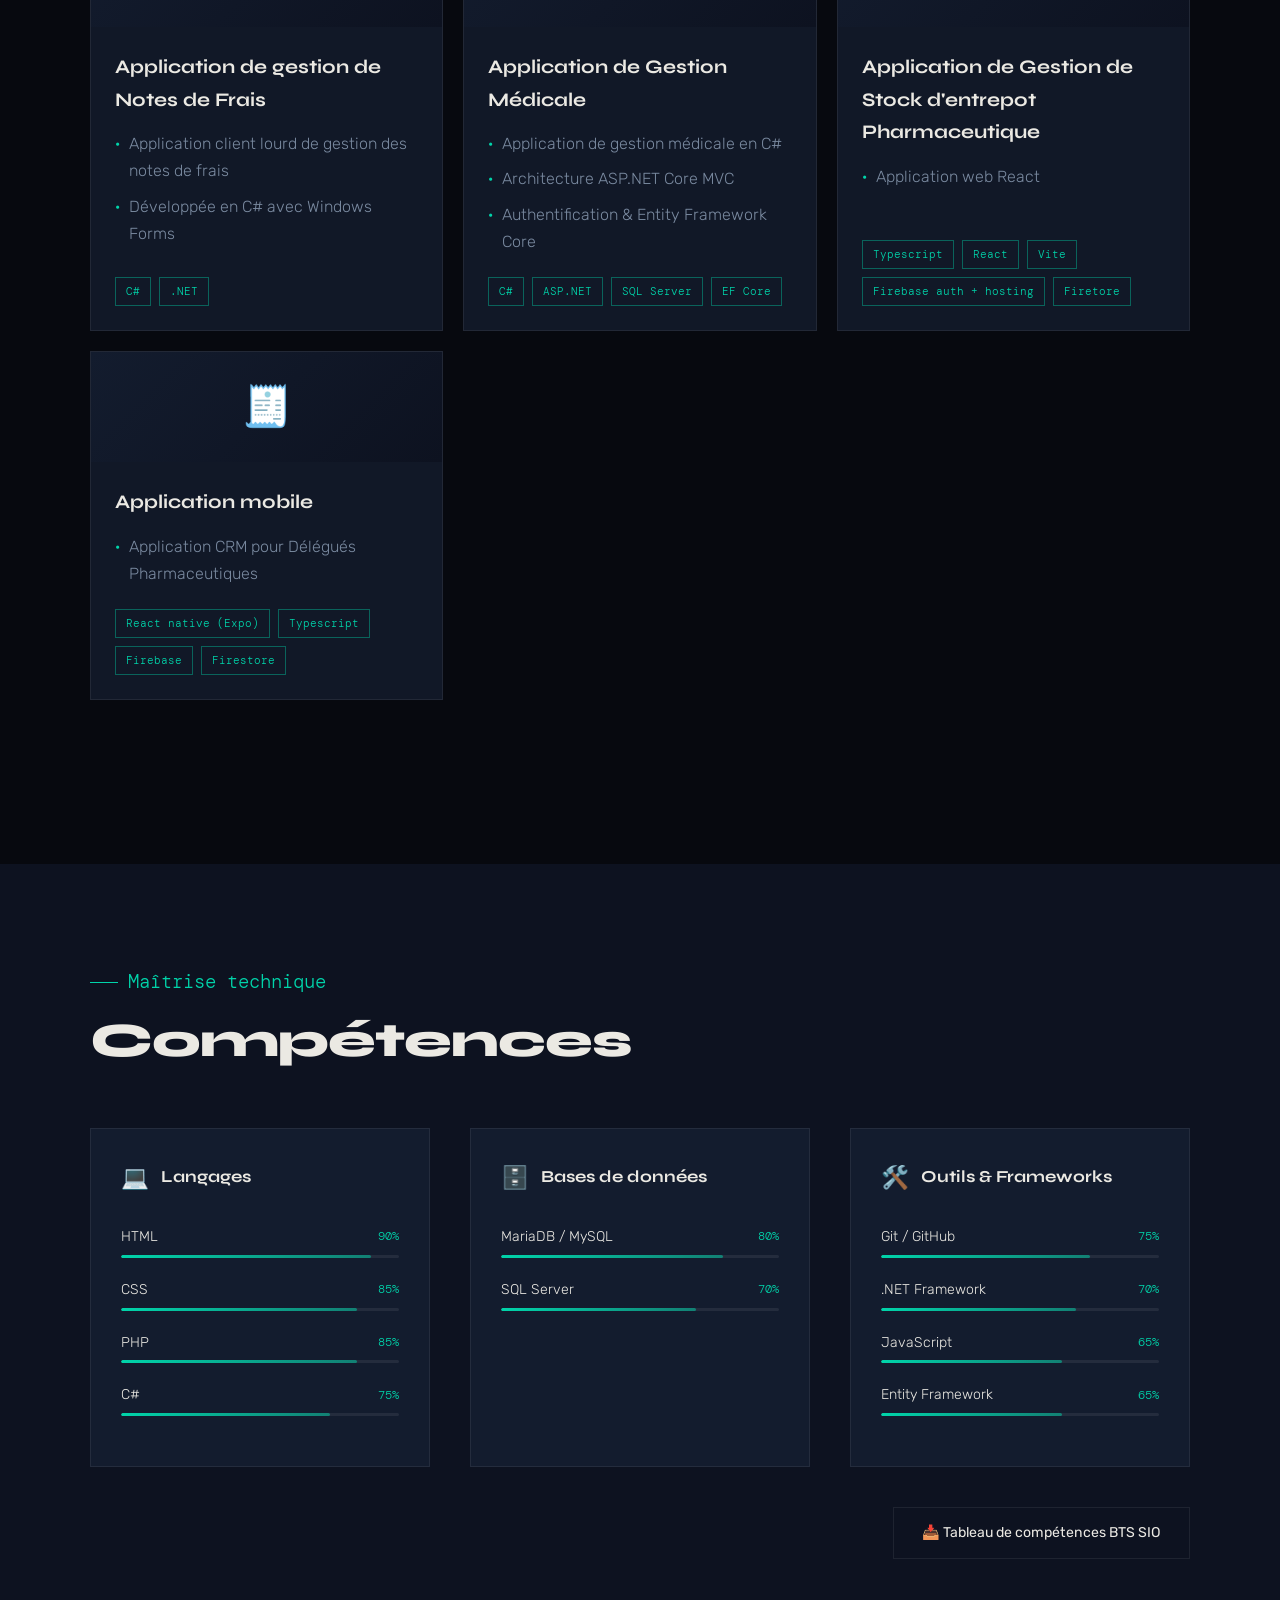
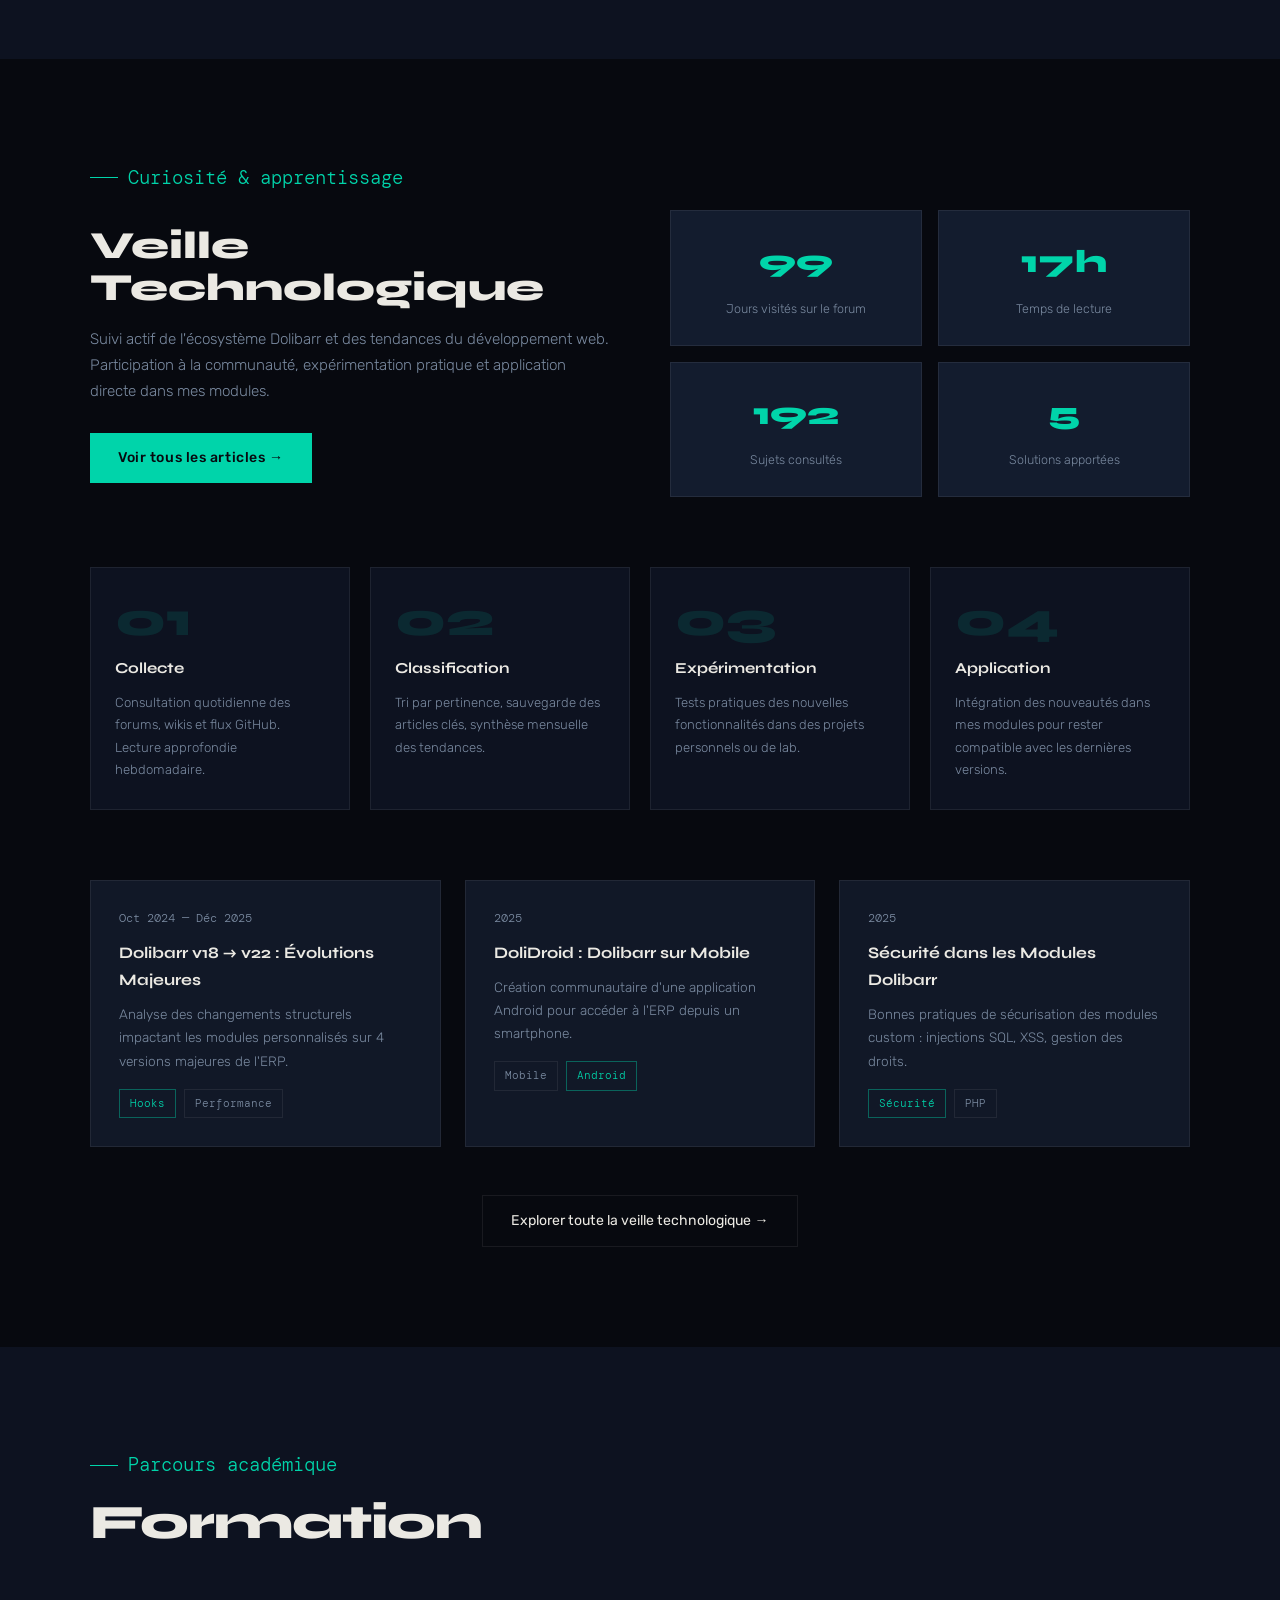
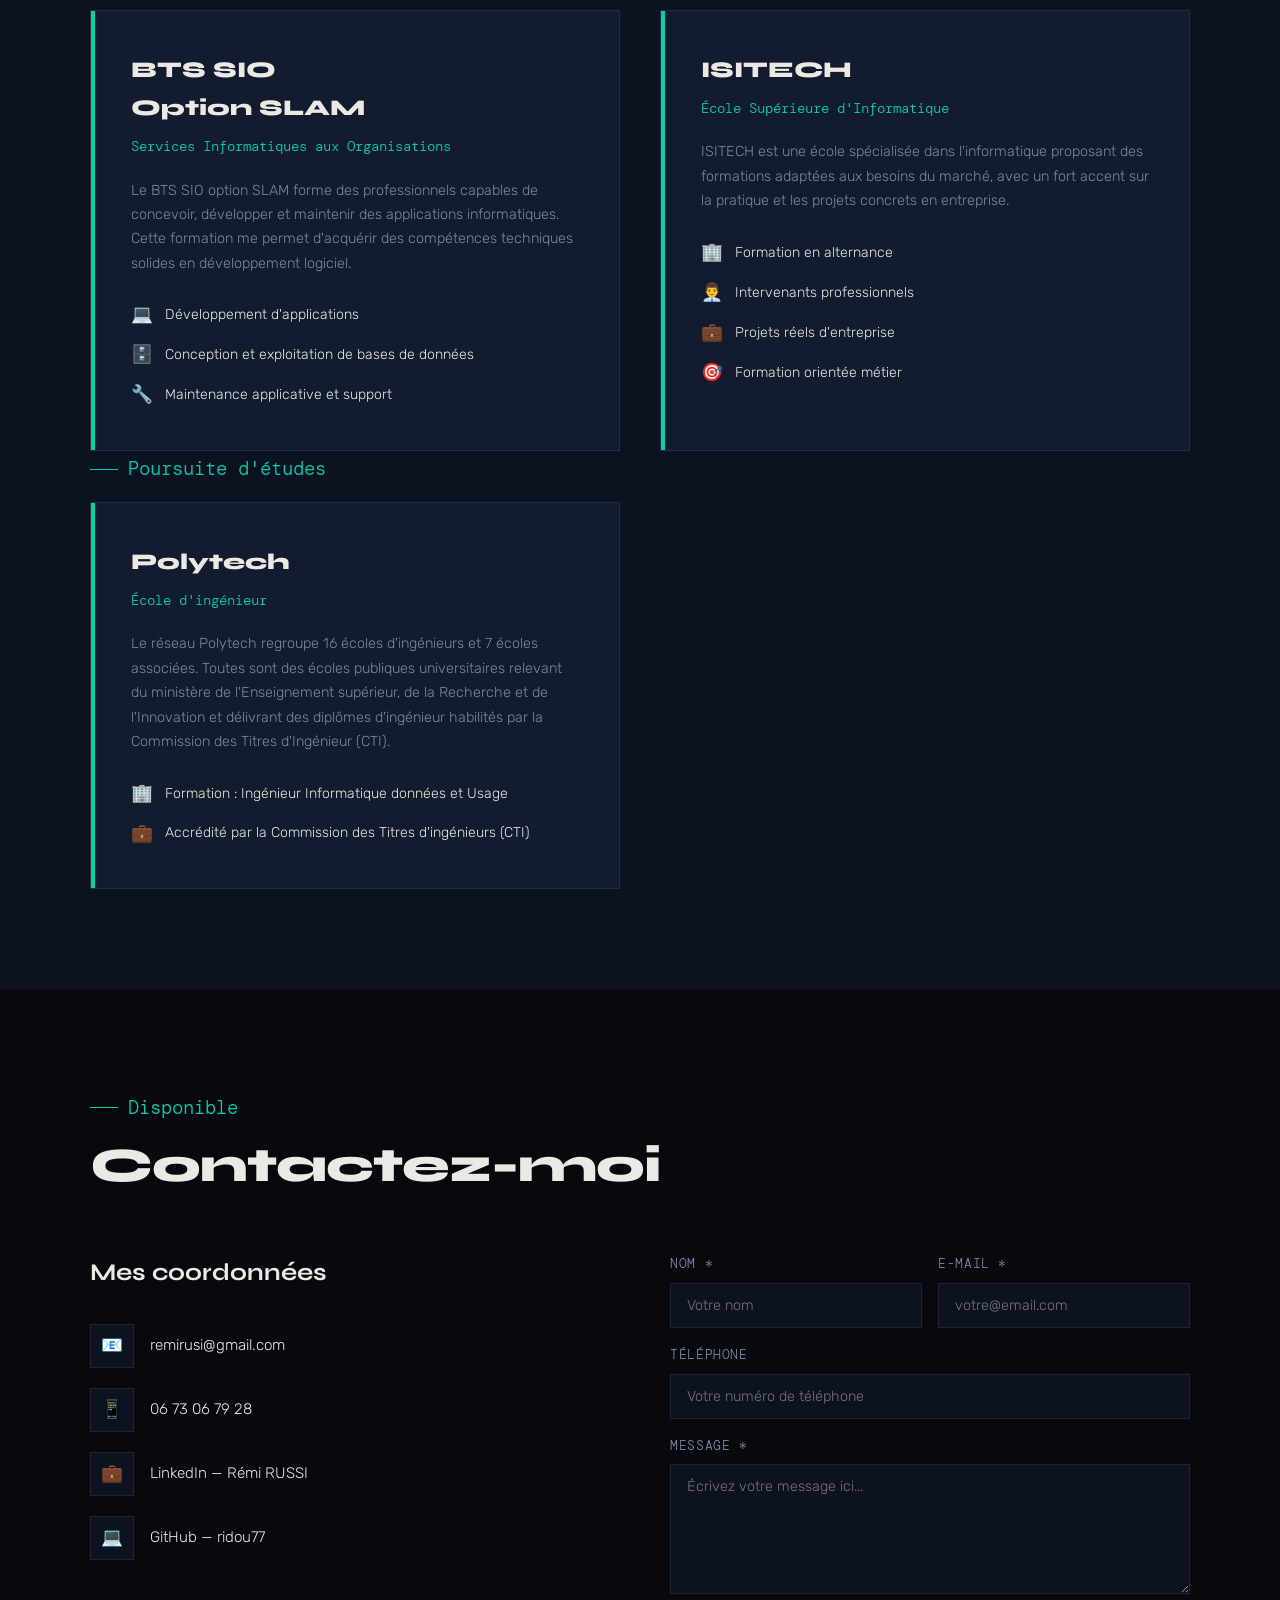
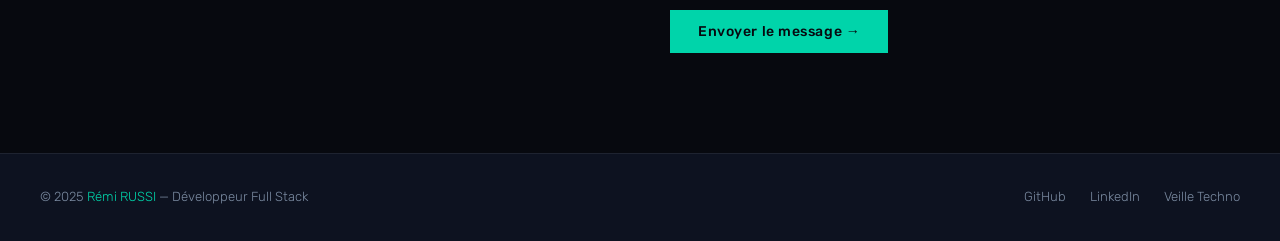
==== commit 683b6742: "fix: contact forms" ====
--- a/index.html
+++ b/index.html
@@ -631,24 +631,24 @@
         </div>
 
         <div class="reveal reveal-delay-1">
-          <form action="https://formspree.io/f/xlgvnryr" method="POST" class="contact-form" onsubmit="handleSubmit(event)">
+          <form action="https://formspree.io/f/xlgvnryr" method="POST" class="contact-form">
             <div class="form-row">
               <div class="form-group">
-                <label for="name">Nom *</label>
-                <input type="text" id="name" name="name" placeholder="Votre nom" required />
+                <label for="nom">Nom *</label>
+                <input type="text" id="nom" name="nom" required placeholder="Votre nom">
               </div>
               <div class="form-group">
                 <label for="email">E-mail *</label>
-                <input type="email" id="email" name="email" placeholder="votre@email.com" required />
+                <input type="email" id="email" name="email" required placeholder="votre@email.com">
               </div>
             </div>
             <div class="form-group">
               <label for="phone">Téléphone</label>
-              <input type="tel" id="phone" name="phone" placeholder="06 00 00 00 00" />
+              <input type="tel" id="telephone" name="telephone" placeholder="Votre numéro de téléphone">
             </div>
             <div class="form-group">
               <label for="message">Message *</label>
-              <textarea id="message" name="message" placeholder="Votre message..." required></textarea>
+              <textarea id="message" name="message" required placeholder="Écrivez votre message ici..."></textarea>
             </div>
             <button type="submit" class="btn-primary" style="align-self:flex-start;border:none;cursor:pointer;">
               Envoyer le message →
@@ -693,19 +693,6 @@
       });
     }, { threshold: 0.3 });
     document.querySelectorAll('.skill-group').forEach(g => skillObserver.observe(g));
-
-    // ── Form submit ──
-    function handleSubmit(e) {
-      e.preventDefault();
-      const btn = e.target.querySelector('button');
-      btn.textContent = '✓ Message envoyé !';
-      btn.style.background = 'var(--accent)';
-      setTimeout(() => {
-        btn.textContent = 'Envoyer le message →';
-        btn.style.background = '';
-        e.target.reset();
-      }, 3000);
-    }
 
     // ── Active nav link on scroll ──
     const sections = document.querySelectorAll('section[id]');
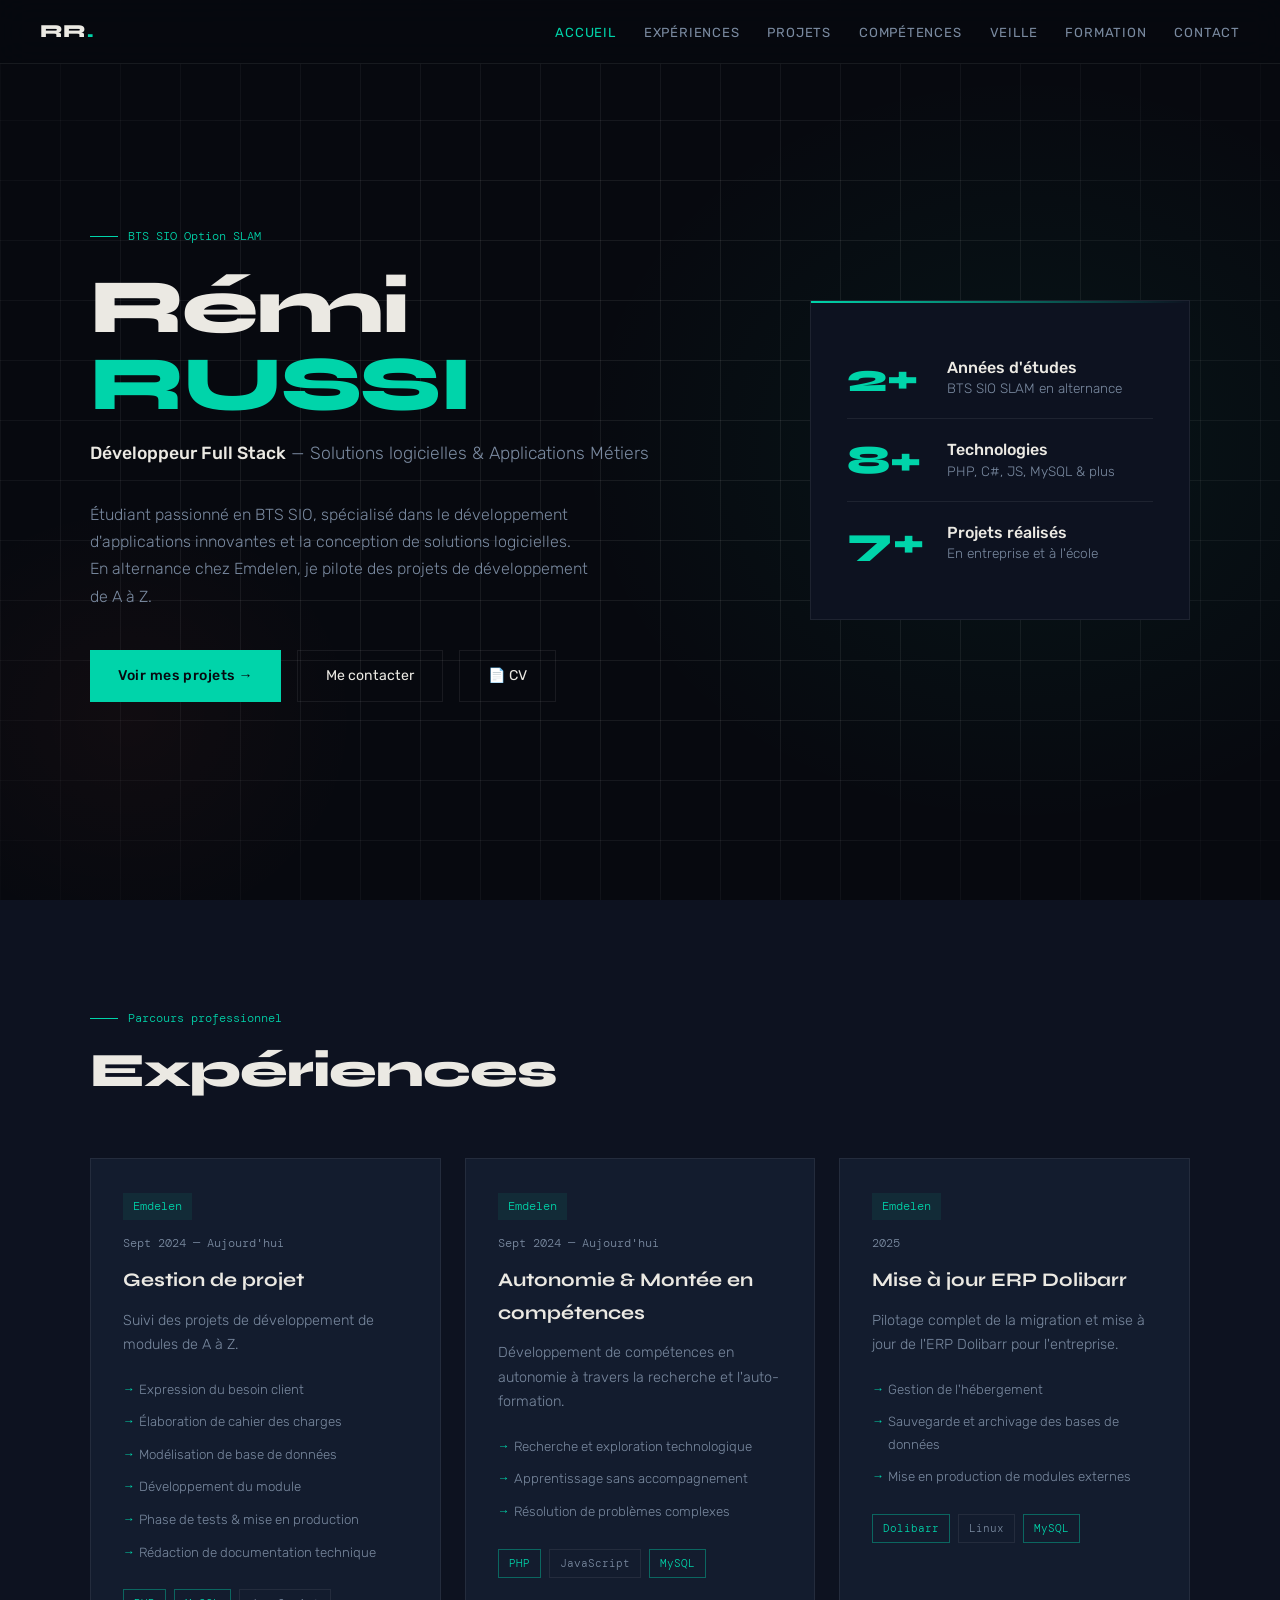
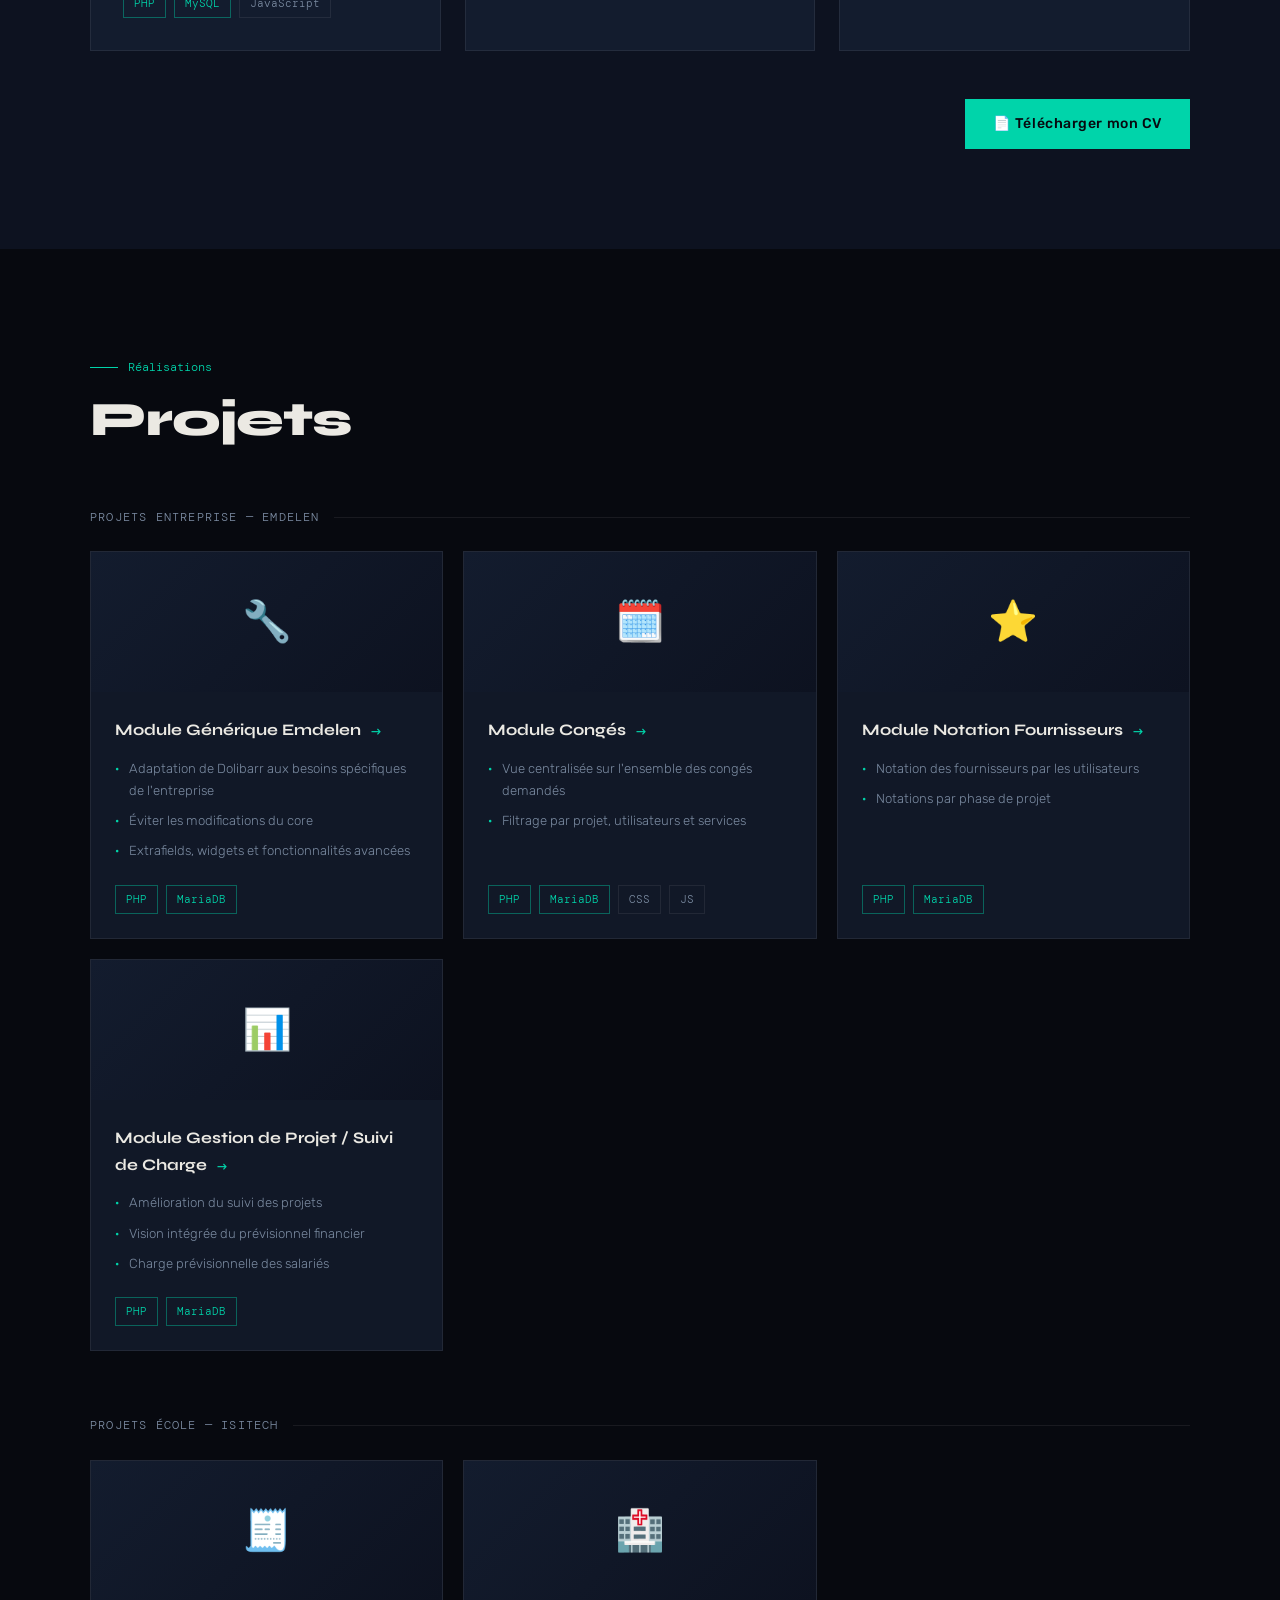
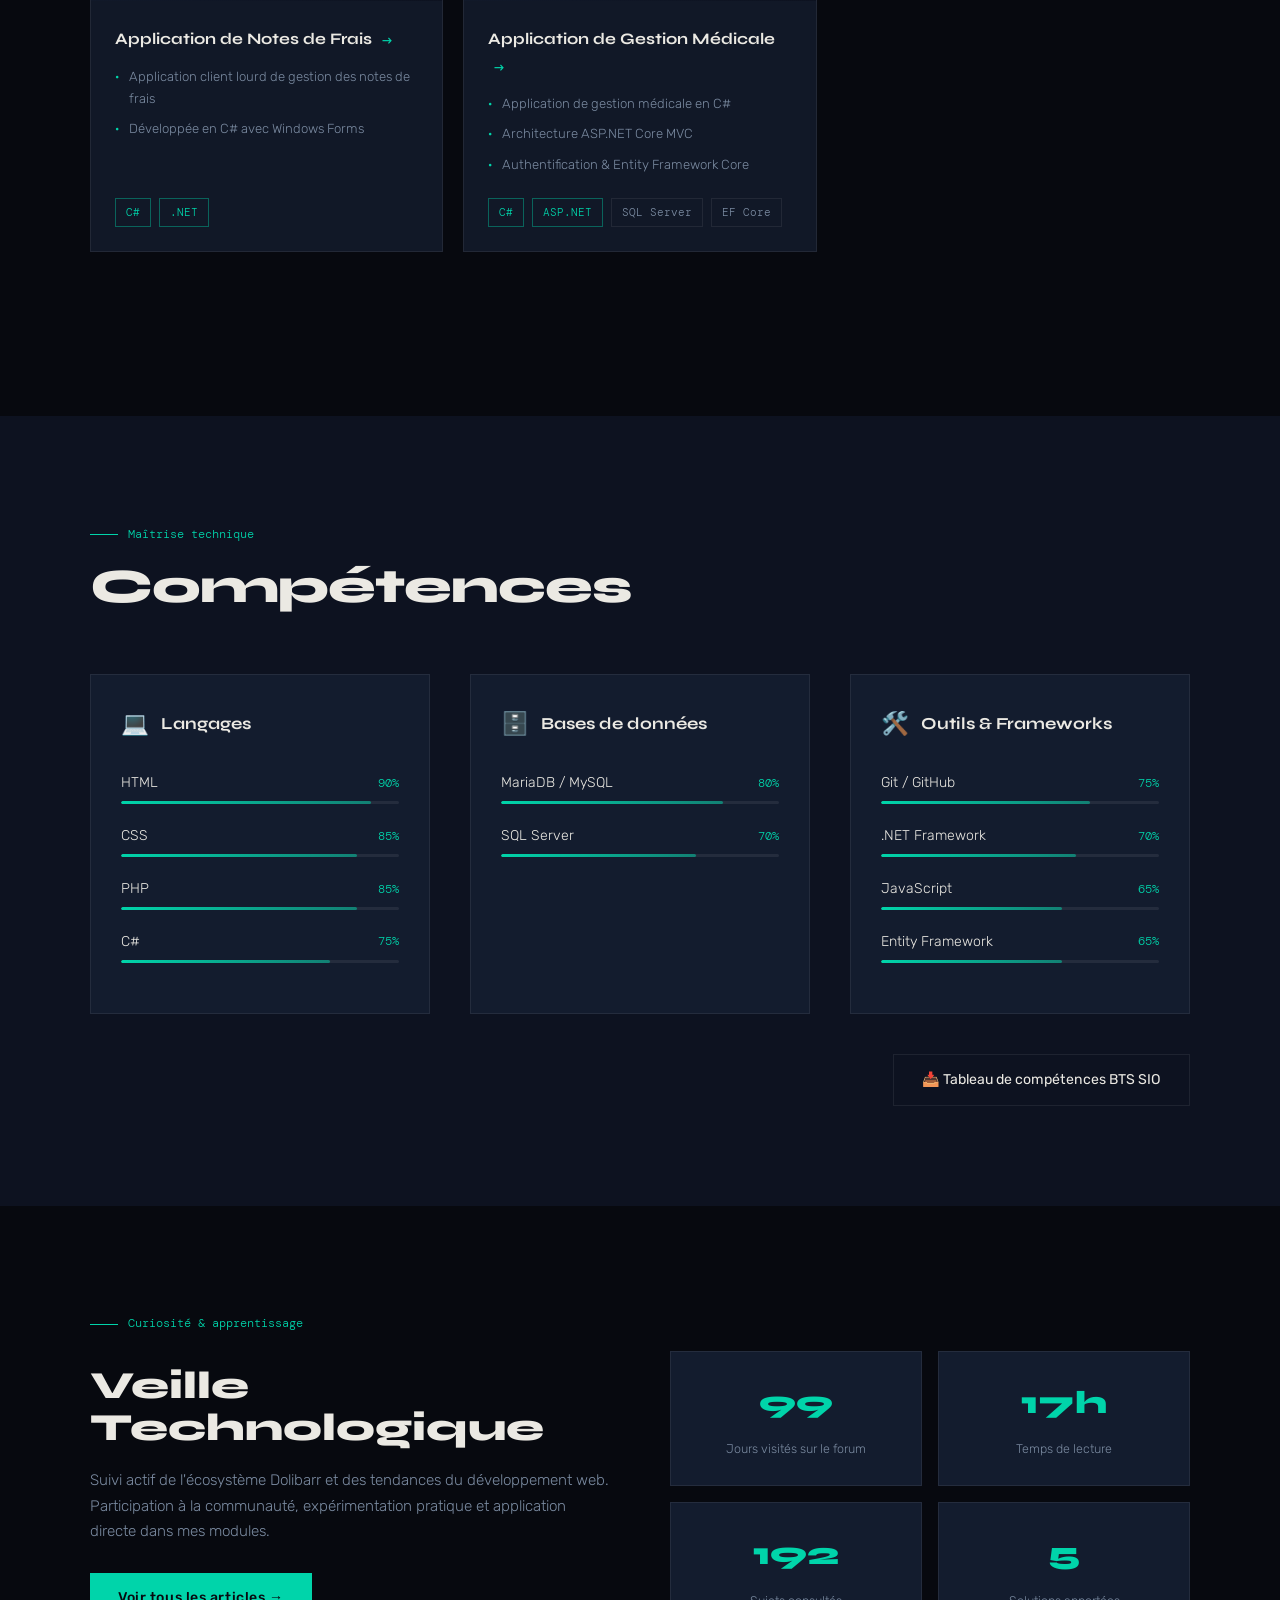
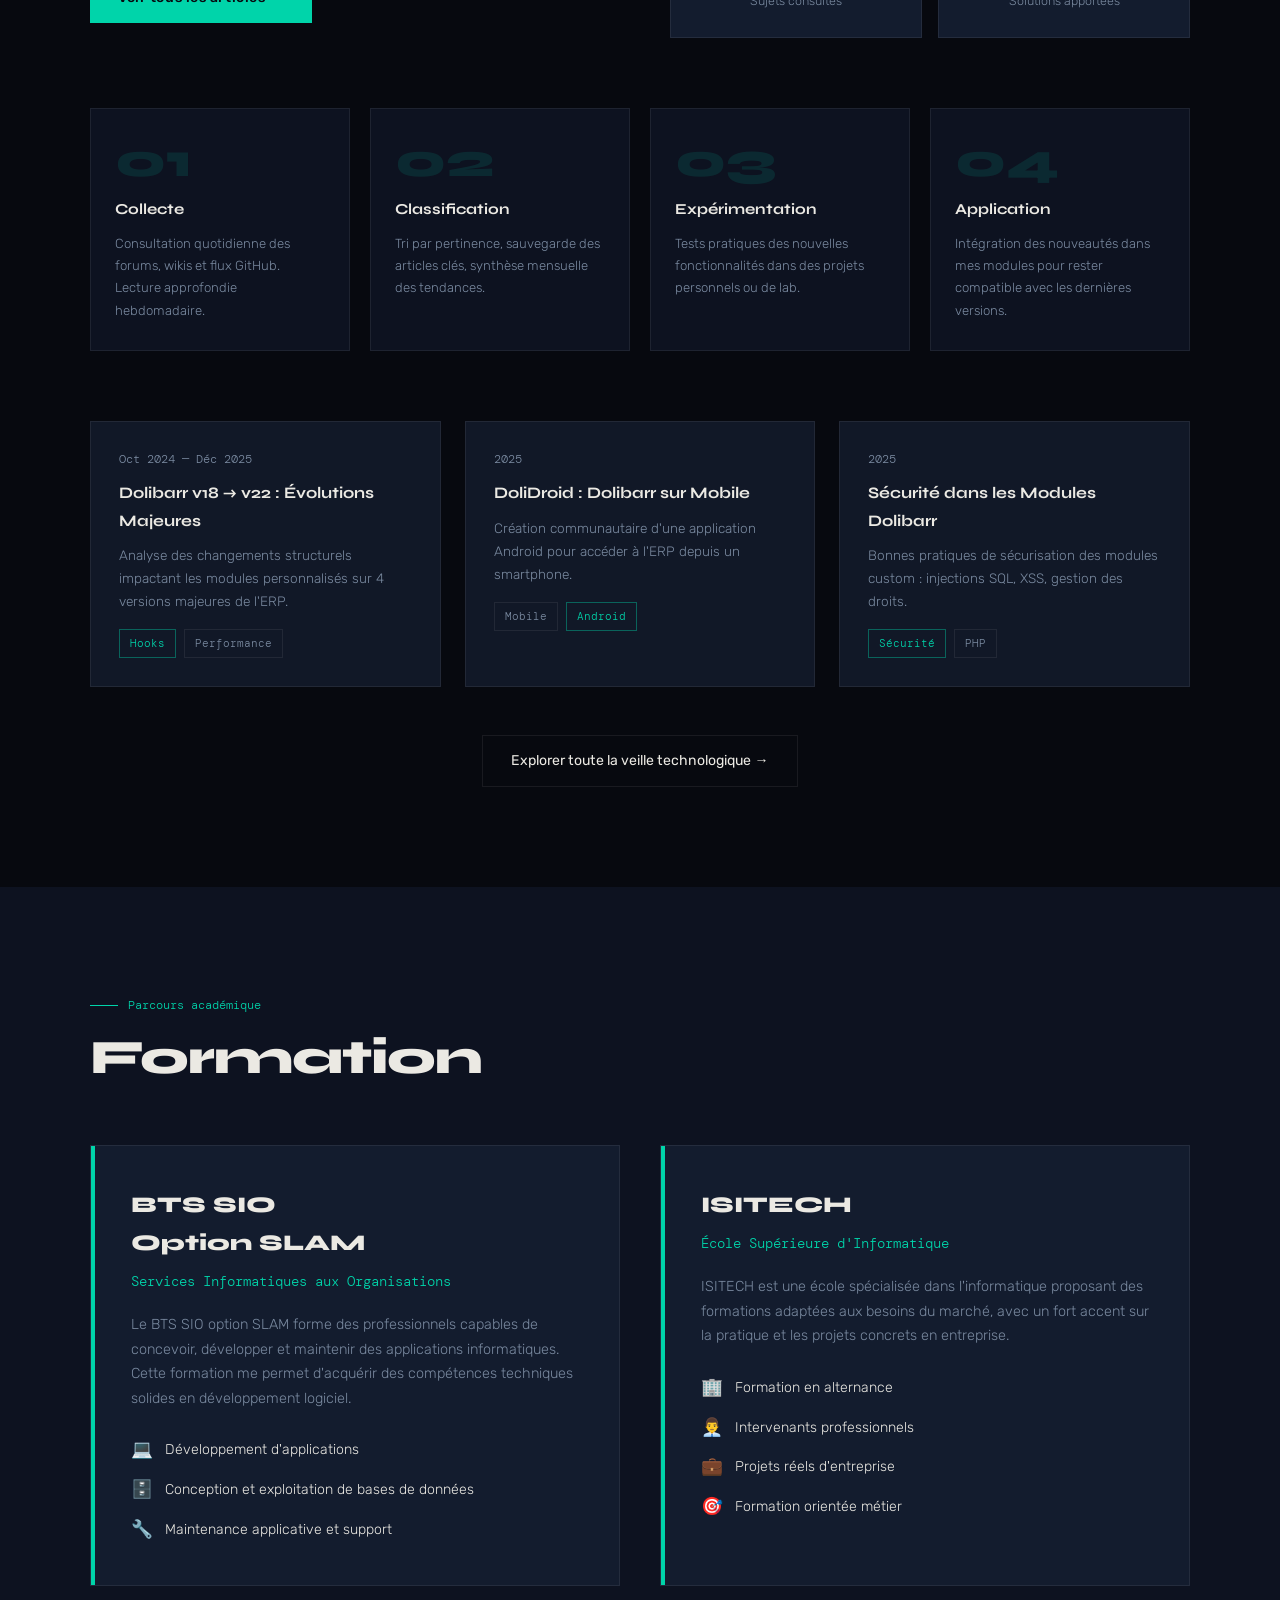
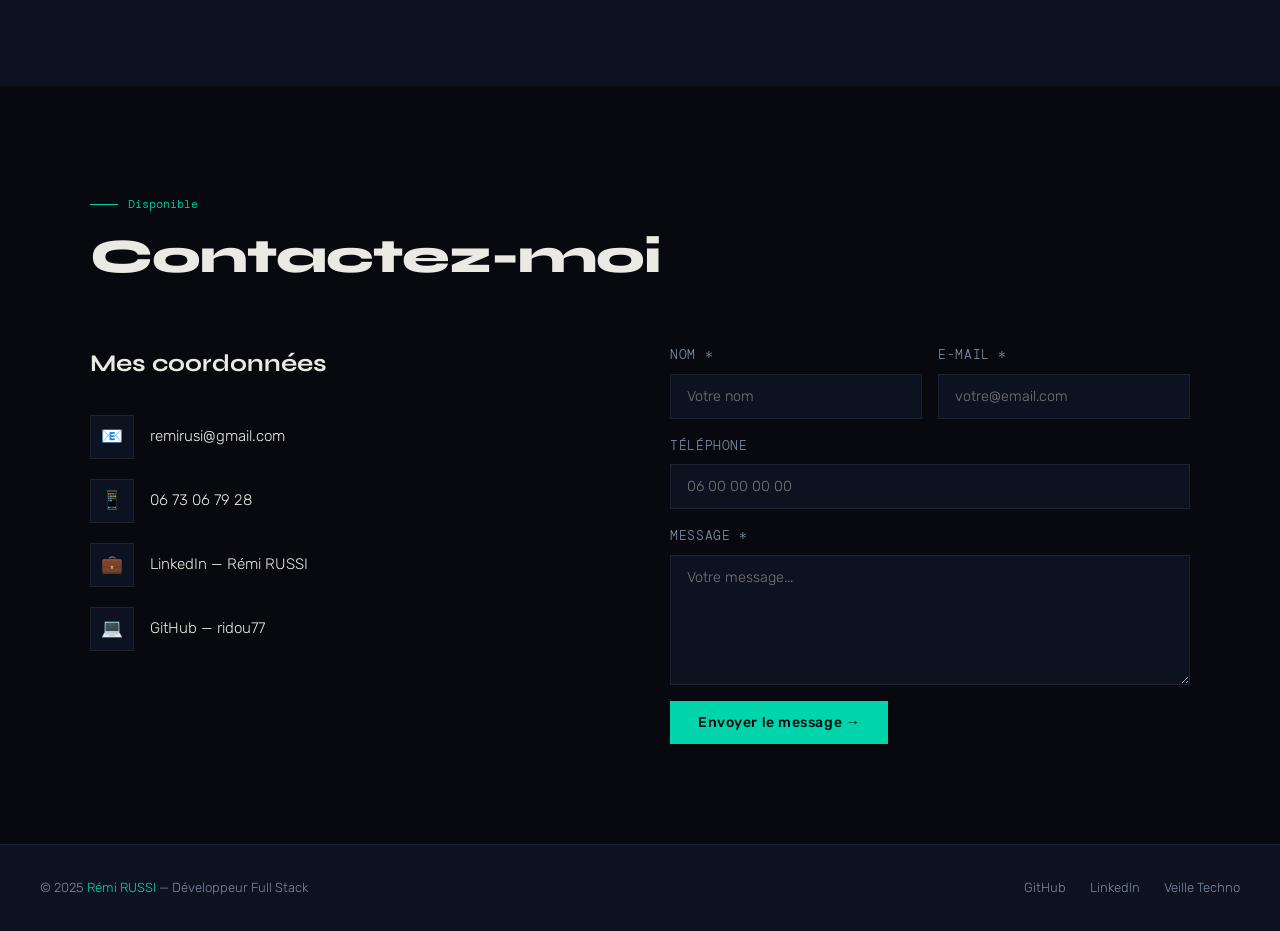
==== commit 2a2a929b: "Ajout détail projets" ====
--- a/index.html
+++ b/index.html
@@ -8,6 +8,7 @@
   <link rel="preconnect" href="https://fonts.gstatic.com" crossorigin />
   <link href="https://fonts.googleapis.com/css2?family=Syne:wght@400;600;700;800&family=Rubik:ital,wght@0,300;0,400;0,500;1,300&family=DM+Mono:wght@400;500&display=swap" rel="stylesheet" />
   <link rel="stylesheet" href="styles.css" />
+
 </head>
 <body>
 
@@ -96,7 +97,7 @@
           </ul>
           <div class="tag-row">
             <span class="tag accent">PHP</span>
-            <span class="tag accent">SQL</span>
+            <span class="tag accent">MySQL</span>
             <span class="tag">JavaScript</span>
           </div>
         </div>
@@ -108,13 +109,13 @@
           <p>Développement de compétences en autonomie à travers la recherche et l'auto-formation.</p>
           <ul class="exp-missions">
             <li>Recherche et exploration technologique</li>
-            <li>Apprentissage autonome</li>
+            <li>Apprentissage sans accompagnement</li>
             <li>Résolution de problèmes complexes</li>
           </ul>
           <div class="tag-row">
             <span class="tag accent">PHP</span>
             <span class="tag">JavaScript</span>
-            <span class="tag accent">SQL</span>
+            <span class="tag accent">MySQL</span>
           </div>
         </div>
 
@@ -131,7 +132,7 @@
           <div class="tag-row">
             <span class="tag accent">Dolibarr</span>
             <span class="tag">Linux</span>
-            <span class="tag accent">SQL</span>
+            <span class="tag accent">MySQL</span>
           </div>
         </div>
 
@@ -154,10 +155,10 @@
         <div class="proj-group-label">Projets Entreprise — Emdelen</div>
         <div class="proj-grid">
 
-          <div class="proj-card reveal">
+          <a href="projets/module-generique.html" class="proj-card reveal" style="text-decoration:none;color:inherit;">
             <div class="proj-card-img-placeholder">🔧</div>
             <div class="proj-card-body">
-              <h4>Module Générique Emdelen</h4>
+              <h4>Module Générique Emdelen <span style="color:var(--accent);font-size:0.75rem;margin-left:6px;">→</span></h4>
               <ul>
                 <li>Adaptation de Dolibarr aux besoins spécifiques de l'entreprise</li>
                 <li>Éviter les modifications du core</li>
@@ -168,12 +169,12 @@
                 <span class="tag accent">MariaDB</span>
               </div>
             </div>
-          </div>
-
-          <div class="proj-card reveal reveal-delay-1">
+          </a>
+
+          <a href="projets/module-conges.html" class="proj-card reveal reveal-delay-1" style="text-decoration:none;color:inherit;">
             <div class="proj-card-img-placeholder">🗓️</div>
             <div class="proj-card-body">
-              <h4>Module Congés</h4>
+              <h4>Module Congés <span style="color:var(--accent);font-size:0.75rem;margin-left:6px;">→</span></h4>
               <ul>
                 <li>Vue centralisée sur l'ensemble des congés demandés</li>
                 <li>Filtrage par projet, utilisateurs et services</li>
@@ -181,31 +182,16 @@
               <div class="tag-row">
                 <span class="tag accent">PHP</span>
                 <span class="tag accent">MariaDB</span>
-                <span class="tag accent">CSS</span>
-                <span class="tag accent">JS</span>
-              </div>
-            </div>
-          </div>
-
-          <div class="proj-card reveal reveal-delay-1">
-            <div class="proj-card-img-placeholder">🗓️</div>
-            <div class="proj-card-body">
-              <h4>Module Silae</h4>
-              <ul>
-                <li>Export excel des abcenses respectant les normes du logiciel comptable Silae</li>
-              </ul>
-              <div class="tag-row">
-                <span class="tag accent">PHP</span>
-                <span class="tag accent">CSS</span>
-                <span class="tag accent">JS</span>
-              </div>
-            </div>
-          </div>
-
-          <div class="proj-card reveal reveal-delay-2">
+                <span class="tag">CSS</span>
+                <span class="tag">JS</span>
+              </div>
+            </div>
+          </a>
+
+          <a href="projets/module-notation.html" class="proj-card reveal reveal-delay-2" style="text-decoration:none;color:inherit;">
             <div class="proj-card-img-placeholder">⭐</div>
             <div class="proj-card-body">
-              <h4>Module Notation Fournisseurs</h4>
+              <h4>Module Notation Fournisseurs <span style="color:var(--accent);font-size:0.75rem;margin-left:6px;">→</span></h4>
               <ul>
                 <li>Notation des fournisseurs par les utilisateurs</li>
                 <li>Notations par phase de projet</li>
@@ -215,12 +201,12 @@
                 <span class="tag accent">MariaDB</span>
               </div>
             </div>
-          </div>
-
-          <div class="proj-card reveal reveal-delay-3">
+          </a>
+
+          <a href="projets/module-suivi-charge.html" class="proj-card reveal reveal-delay-3" style="text-decoration:none;color:inherit;">
             <div class="proj-card-img-placeholder">📊</div>
             <div class="proj-card-body">
-              <h4>Module Gestion de Projet / Suivi de Charge</h4>
+              <h4>Module Gestion de Projet / Suivi de Charge <span style="color:var(--accent);font-size:0.75rem;margin-left:6px;">→</span></h4>
               <ul>
                 <li>Amélioration du suivi des projets</li>
                 <li>Vision intégrée du prévisionnel financier</li>
@@ -231,7 +217,7 @@
                 <span class="tag accent">MariaDB</span>
               </div>
             </div>
-          </div>
+          </a>
 
         </div>
       </div>
@@ -241,10 +227,10 @@
         <div class="proj-group-label">Projets École — ISITECH</div>
         <div class="proj-grid">
 
-          <div class="proj-card reveal">
+          <a href="projets/notes-de-frais.html" class="proj-card reveal" style="text-decoration:none;color:inherit;">
             <div class="proj-card-img-placeholder">🧾</div>
             <div class="proj-card-body">
-              <h4>Application de gestion de Notes de Frais</h4>
+              <h4>Application de Notes de Frais <span style="color:var(--accent);font-size:0.75rem;margin-left:6px;">→</span></h4>
               <ul>
                 <li>Application client lourd de gestion des notes de frais</li>
                 <li>Développée en C# avec Windows Forms</li>
@@ -254,12 +240,12 @@
                 <span class="tag accent">.NET</span>
               </div>
             </div>
-          </div>
-
-          <div class="proj-card reveal reveal-delay-1">
+          </a>
+
+          <a href="projets/gestion-medicale.html" class="proj-card reveal reveal-delay-1" style="text-decoration:none;color:inherit;">
             <div class="proj-card-img-placeholder">🏥</div>
             <div class="proj-card-body">
-              <h4>Application de Gestion Médicale</h4>
+              <h4>Application de Gestion Médicale <span style="color:var(--accent);font-size:0.75rem;margin-left:6px;">→</span></h4>
               <ul>
                 <li>Application de gestion médicale en C#</li>
                 <li>Architecture ASP.NET Core MVC</li>
@@ -268,44 +254,11 @@
               <div class="tag-row">
                 <span class="tag accent">C#</span>
                 <span class="tag accent">ASP.NET</span>
-                <span class="tag accent">SQL Server</span>
-                <span class="tag accent">EF Core</span>
-              </div>
-            </div>
-          </div>
-
-          <div class="proj-card reveal">
-            <div class="proj-card-img-placeholder">🧾</div>
-            <div class="proj-card-body">
-              <h4>Application de Gestion de Stock d'entrepot Pharmaceutique</h4>
-              <ul>
-                <li>Application web React</li>
-              </ul>
-              <div class="tag-row">
-                <span class="tag accent">Typescript</span>
-                <span class="tag accent">React</span>
-                <span class="tag accent">Vite</span>
-                <span class="tag accent">Firebase auth + hosting</span>
-                <span class="tag accent">Firetore</span>
-              </div>
-            </div>
-          </div>
-
-          <div class="proj-card reveal">
-            <div class="proj-card-img-placeholder">🧾</div>
-            <div class="proj-card-body">
-              <h4>Application mobile</h4>
-              <ul>
-                <li>Application CRM pour Délégués Pharmaceutiques</li>
-              </ul>
-              <div class="tag-row">
-                <span class="tag accent">React native (Expo)</span>
-                <span class="tag accent">Typescript</span>
-                <span class="tag accent">Firebase</span>
-                <span class="tag accent">Firestore</span>
-              </div>
-            </div>
-          </div>
+                <span class="tag">SQL Server</span>
+                <span class="tag">EF Core</span>
+              </div>
+            </div>
+          </a>
 
         </div>
       </div>
@@ -569,34 +522,6 @@
             </div>
           </div>
         </div>
-      </div>
-    </div>
-
-    <div class="section-inner">
-      <div class="section-tag">Poursuite d'études</div>
-
-      <div class="formation-layout">
-
-
-        <div class="formation-card reveal reveal-delay-1">
-          <h3>Polytech</h3>
-          <div class="subtitle">École d'ingénieur</div>
-          <p>
-            Le réseau Polytech regroupe 16 écoles d'ingénieurs et 7 écoles associées. 
-            Toutes sont des écoles publiques universitaires relevant du ministère de l'Enseignement supérieur, 
-            de la Recherche et de l'Innovation et délivrant des diplômes d'ingénieur habilités par la Commission des Titres d'Ingénieur (CTI).
-          </p>
-          <div class="formation-features">
-            <div class="formation-feature">
-              <span class="icon">🏢</span>
-              <span>Formation : Ingénieur Informatique données et Usage</span>
-            </div>
-            <div class="formation-feature">
-              <span class="icon">💼</span>
-              <span>Accrédité par la Commission des Titres d'ingénieurs (CTI)</span>
-            </div>
-          </div>
-        </div>
 
       </div>
     </div>
@@ -631,24 +556,24 @@
         </div>
 
         <div class="reveal reveal-delay-1">
-          <form action="https://formspree.io/f/xlgvnryr" method="POST" class="contact-form">
+          <form class="contact-form" onsubmit="handleSubmit(event)">
             <div class="form-row">
               <div class="form-group">
-                <label for="nom">Nom *</label>
-                <input type="text" id="nom" name="nom" required placeholder="Votre nom">
+                <label for="name">Nom *</label>
+                <input type="text" id="name" placeholder="Votre nom" required />
               </div>
               <div class="form-group">
                 <label for="email">E-mail *</label>
-                <input type="email" id="email" name="email" required placeholder="votre@email.com">
+                <input type="email" id="email" placeholder="votre@email.com" required />
               </div>
             </div>
             <div class="form-group">
               <label for="phone">Téléphone</label>
-              <input type="tel" id="telephone" name="telephone" placeholder="Votre numéro de téléphone">
+              <input type="tel" id="phone" placeholder="06 00 00 00 00" />
             </div>
             <div class="form-group">
               <label for="message">Message *</label>
-              <textarea id="message" name="message" required placeholder="Écrivez votre message ici..."></textarea>
+              <textarea id="message" placeholder="Votre message..." required></textarea>
             </div>
             <button type="submit" class="btn-primary" style="align-self:flex-start;border:none;cursor:pointer;">
               Envoyer le message →
@@ -693,6 +618,19 @@
       });
     }, { threshold: 0.3 });
     document.querySelectorAll('.skill-group').forEach(g => skillObserver.observe(g));
+
+    // ── Form submit ──
+    function handleSubmit(e) {
+      e.preventDefault();
+      const btn = e.target.querySelector('button');
+      btn.textContent = '✓ Message envoyé !';
+      btn.style.background = 'var(--accent)';
+      setTimeout(() => {
+        btn.textContent = 'Envoyer le message →';
+        btn.style.background = '';
+        e.target.reset();
+      }, 3000);
+    }
 
     // ── Active nav link on scroll ──
     const sections = document.querySelectorAll('section[id]');
@@ -708,4 +646,4 @@
     });
   </script>
 </body>
-</html>+</html>
--- a/styles.css
+++ b/styles.css
@@ -1,5 +1,6 @@
  *, *::before, *::after { box-sizing: border-box; margin: 0; padding: 0; }
- .body{overflow-x: hidden;}
+
+     .body{overflow-x: hidden;}
 
     :root {
       --bg:        #07090F;
@@ -36,7 +37,7 @@
       align-items: center;
       justify-content: space-between;
       padding: 0 40px;
-      height: 80px;
+      height: 64px;
       background: rgba(7,9,15,0.7);
       backdrop-filter: blur(16px);
       border-bottom: 1px solid var(--border);
@@ -116,7 +117,7 @@
       align-items: center;
       gap: 10px;
       font-family: var(--font-mono);
-      font-size: 1rem;
+      font-size: 0.78rem;
       color: var(--accent);
       margin-bottom: 22px;
     }
@@ -243,7 +244,7 @@
       align-items: center;
       gap: 10px;
       font-family: var(--font-mono);
-      font-size: 1.2rem;
+      font-size: 0.78rem;
       color: var(--accent);
       margin-bottom: 16px;
     }
@@ -413,7 +414,7 @@
 
     .proj-card-img-placeholder {
       width: 100%;
-      height: 110px;
+      height: 140px;
       background: linear-gradient(135deg, var(--bg3) 0%, var(--bg2) 100%);
       display: flex;
       align-items: center;
@@ -425,7 +426,7 @@
 
     .proj-card h4 {
       font-family: var(--font-head);
-      font-size: 1.2rem;
+      font-size: 1rem;
       font-weight: 700;
       margin-bottom: 10px;
     }
@@ -436,7 +437,7 @@
       margin-bottom: 18px;
     }
     .proj-card ul li {
-      font-size: 1rem;
+      font-size: 0.82rem;
       color: var(--muted);
       padding: 4px 0;
       padding-left: 14px;
@@ -826,10 +827,11 @@
       .veille-methods { grid-template-columns: 1fr; }
     }
 
-
-/* ── VEILLE ── */
-
- *, *::before, *::after { box-sizing: border-box; margin: 0; padding: 0; }
+    /************ Veille techno *************/
+
+    *, *::before, *::after { box-sizing: border-box; margin: 0; padding: 0; }
+    
+    .body{overflow-x: hidden;}
 
     :root {
       --bg:        #07090F;
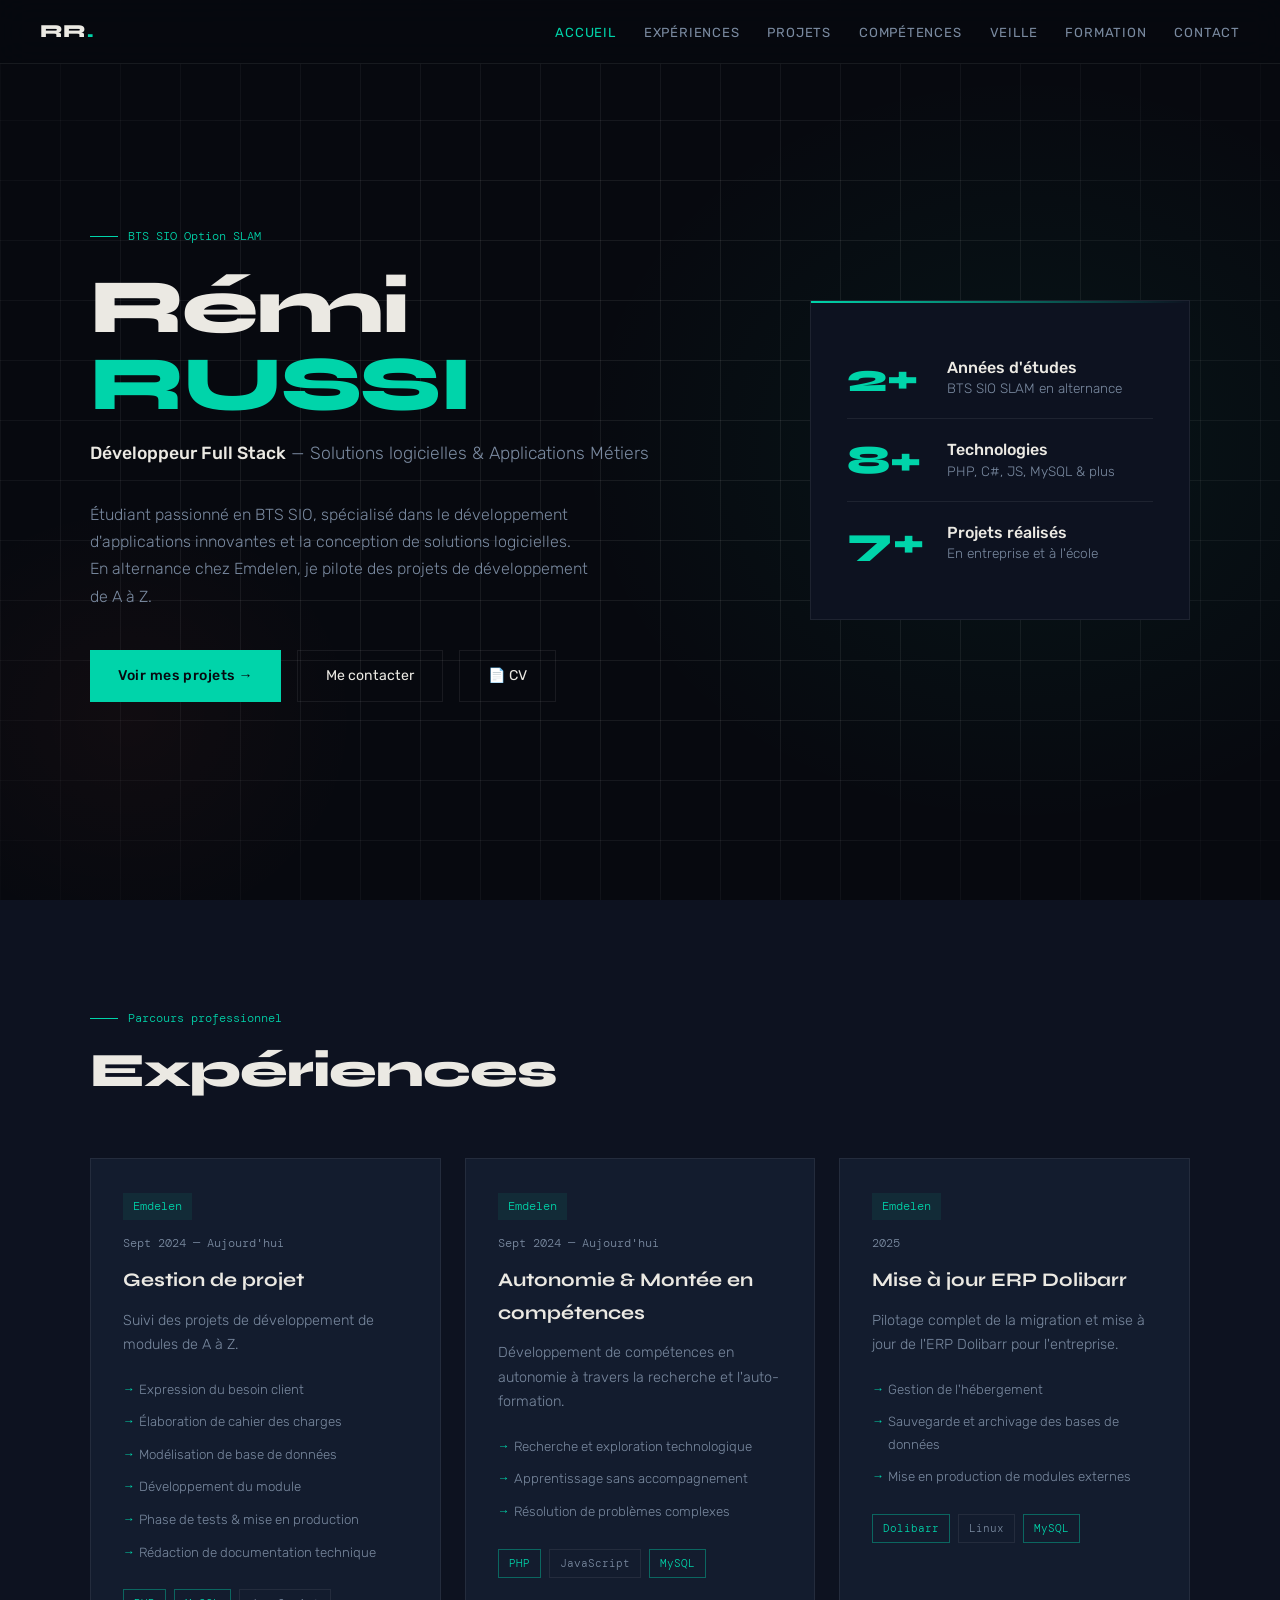
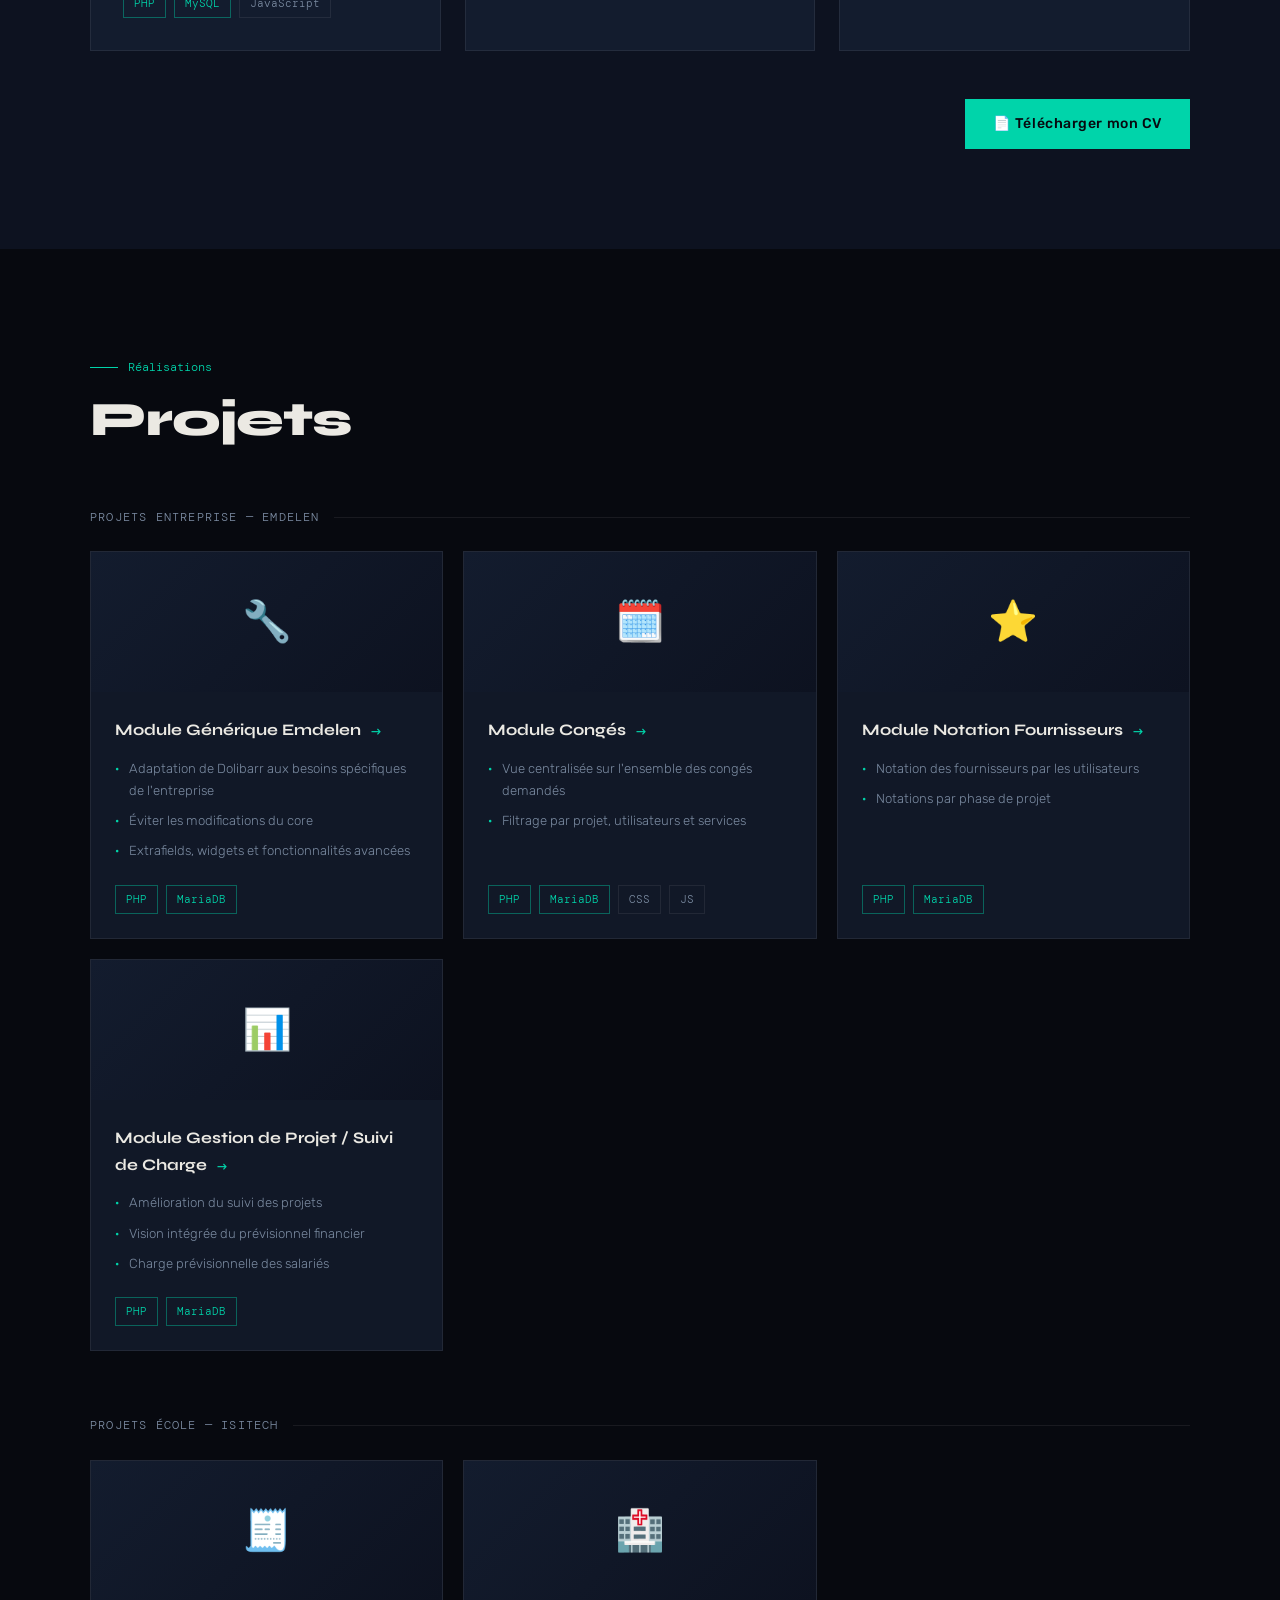
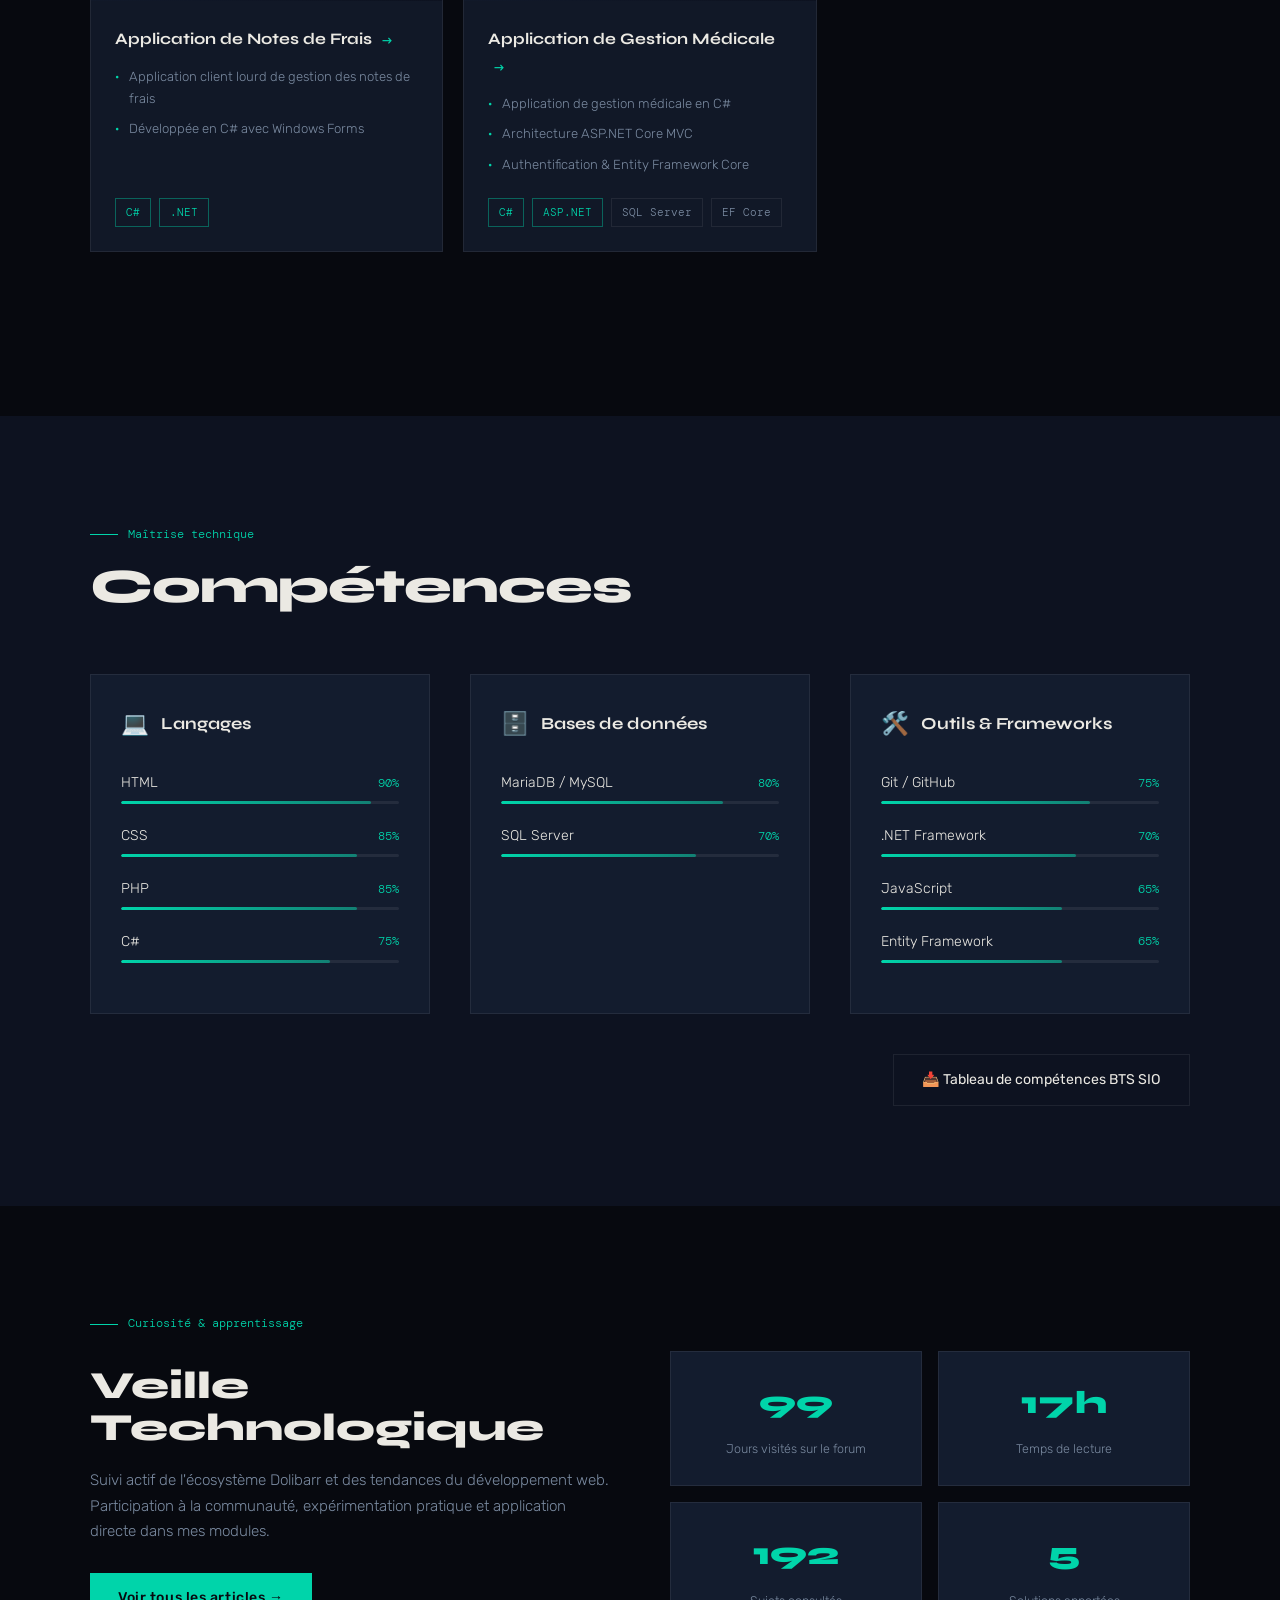
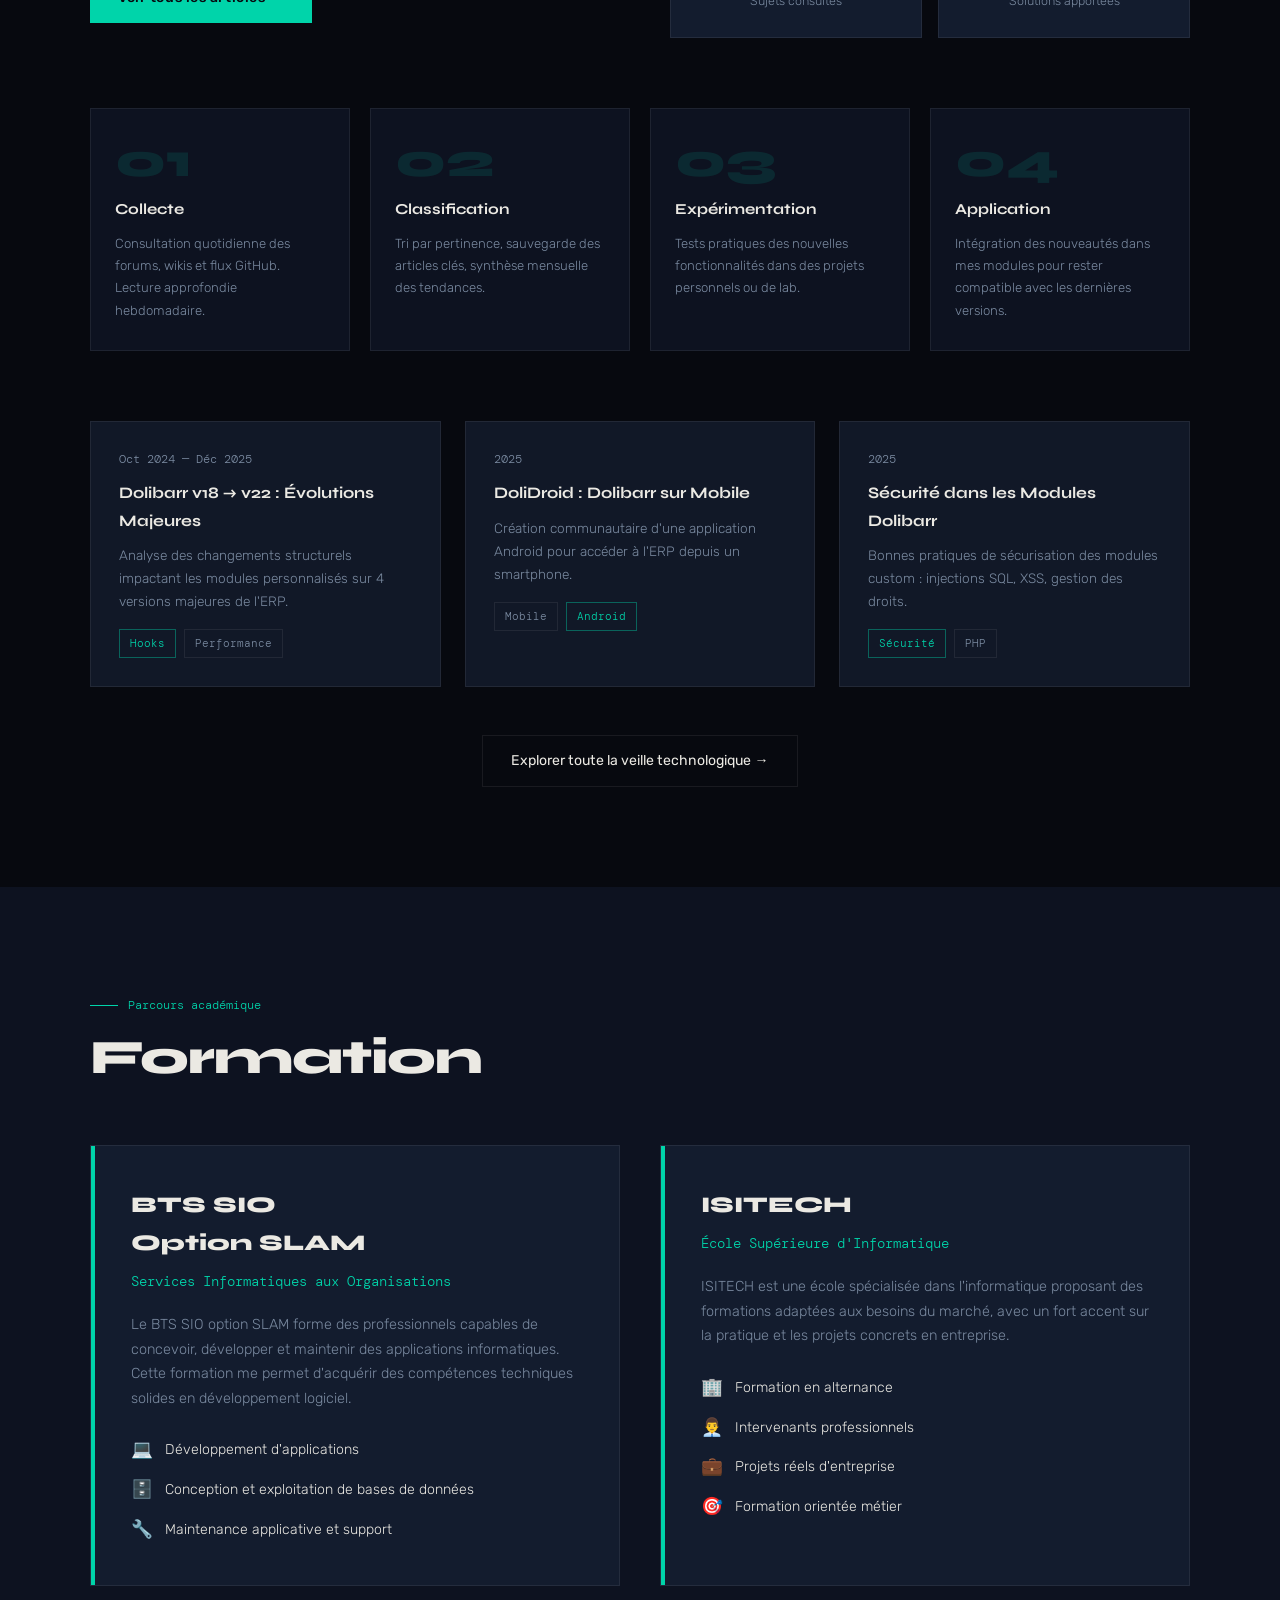
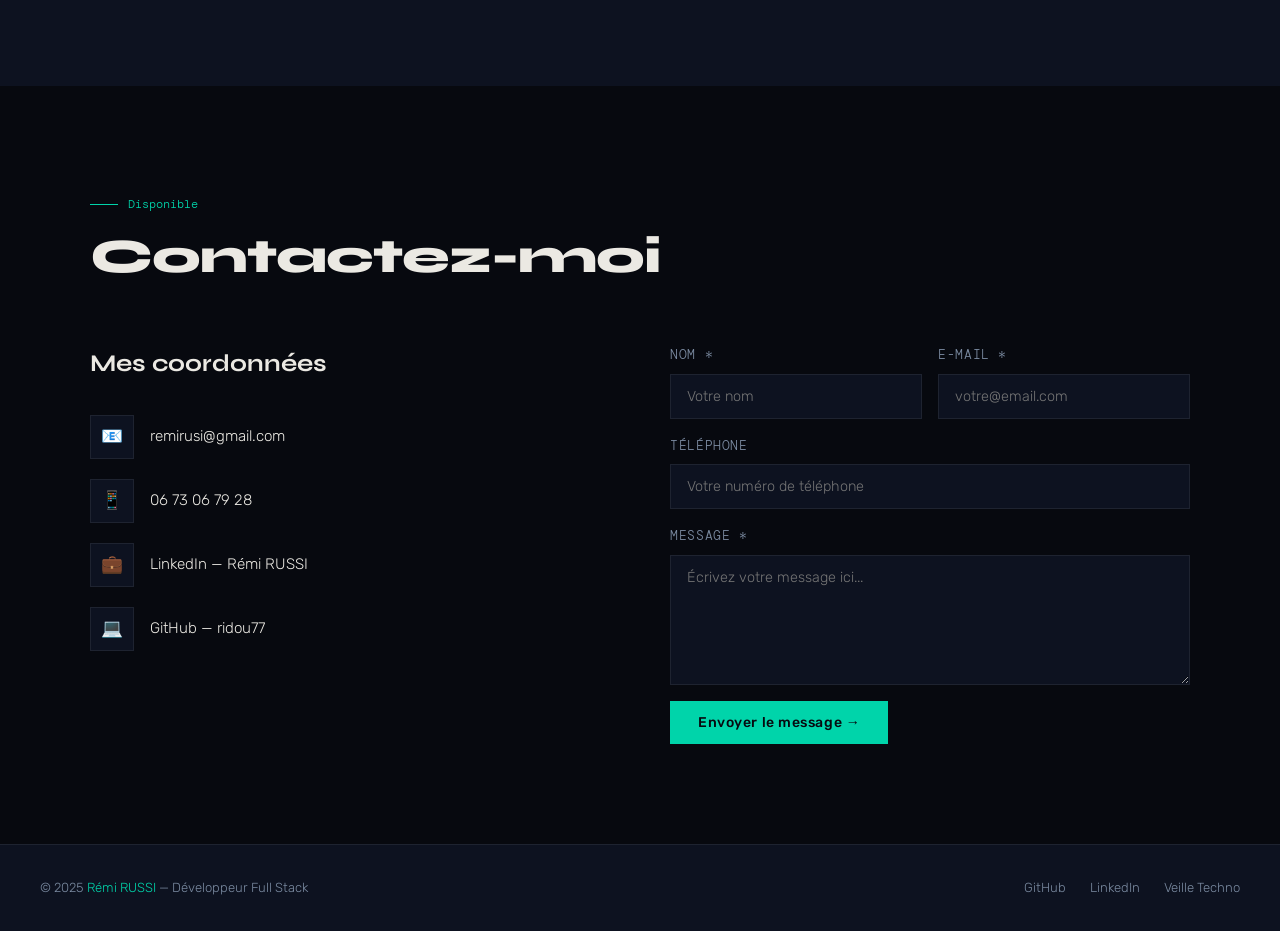
==== commit 96e28902: "fix: forms" ====
--- a/index.html
+++ b/index.html
@@ -556,24 +556,24 @@
         </div>
 
         <div class="reveal reveal-delay-1">
-          <form class="contact-form" onsubmit="handleSubmit(event)">
+          <form  action="https://formspree.io/f/xlgvnryr" method="POST" class="contact-form">
             <div class="form-row">
               <div class="form-group">
-                <label for="name">Nom *</label>
-                <input type="text" id="name" placeholder="Votre nom" required />
+                <label for="nom">Nom *</label>
+                <input type="text" id="nom" name="nom" required placeholder="Votre nom">
               </div>
               <div class="form-group">
                 <label for="email">E-mail *</label>
-                <input type="email" id="email" placeholder="votre@email.com" required />
+                <input type="email" id="email" name="email" required placeholder="votre@email.com">
               </div>
             </div>
             <div class="form-group">
-              <label for="phone">Téléphone</label>
-              <input type="tel" id="phone" placeholder="06 00 00 00 00" />
+              <label for="telephone">Téléphone</label>
+              <input type="tel" id="telephone" name="telephone" placeholder="Votre numéro de téléphone">
             </div>
             <div class="form-group">
               <label for="message">Message *</label>
-              <textarea id="message" placeholder="Votre message..." required></textarea>
+              <textarea id="message" name="message" required placeholder="Écrivez votre message ici..."></textarea>
             </div>
             <button type="submit" class="btn-primary" style="align-self:flex-start;border:none;cursor:pointer;">
               Envoyer le message →
@@ -618,19 +618,6 @@
       });
     }, { threshold: 0.3 });
     document.querySelectorAll('.skill-group').forEach(g => skillObserver.observe(g));
-
-    // ── Form submit ──
-    function handleSubmit(e) {
-      e.preventDefault();
-      const btn = e.target.querySelector('button');
-      btn.textContent = '✓ Message envoyé !';
-      btn.style.background = 'var(--accent)';
-      setTimeout(() => {
-        btn.textContent = 'Envoyer le message →';
-        btn.style.background = '';
-        e.target.reset();
-      }, 3000);
-    }
 
     // ── Active nav link on scroll ──
     const sections = document.querySelectorAll('section[id]');
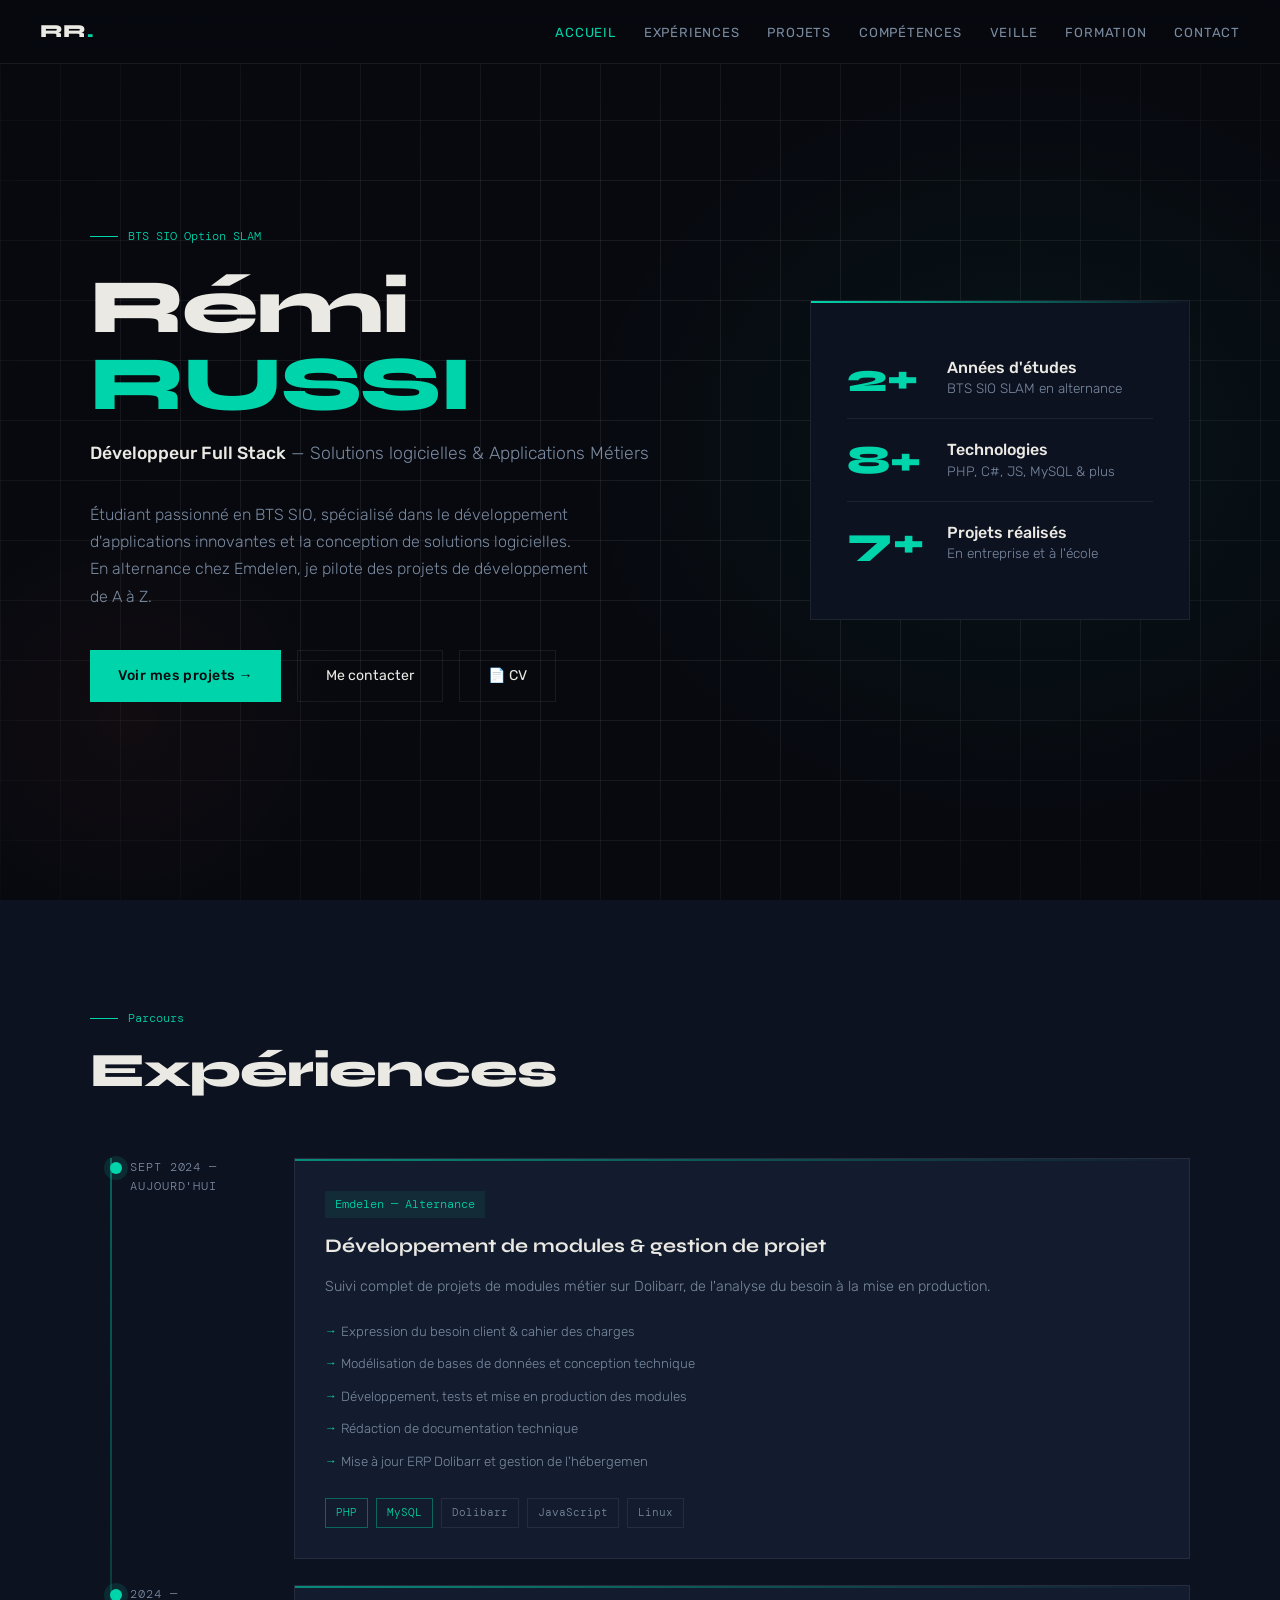
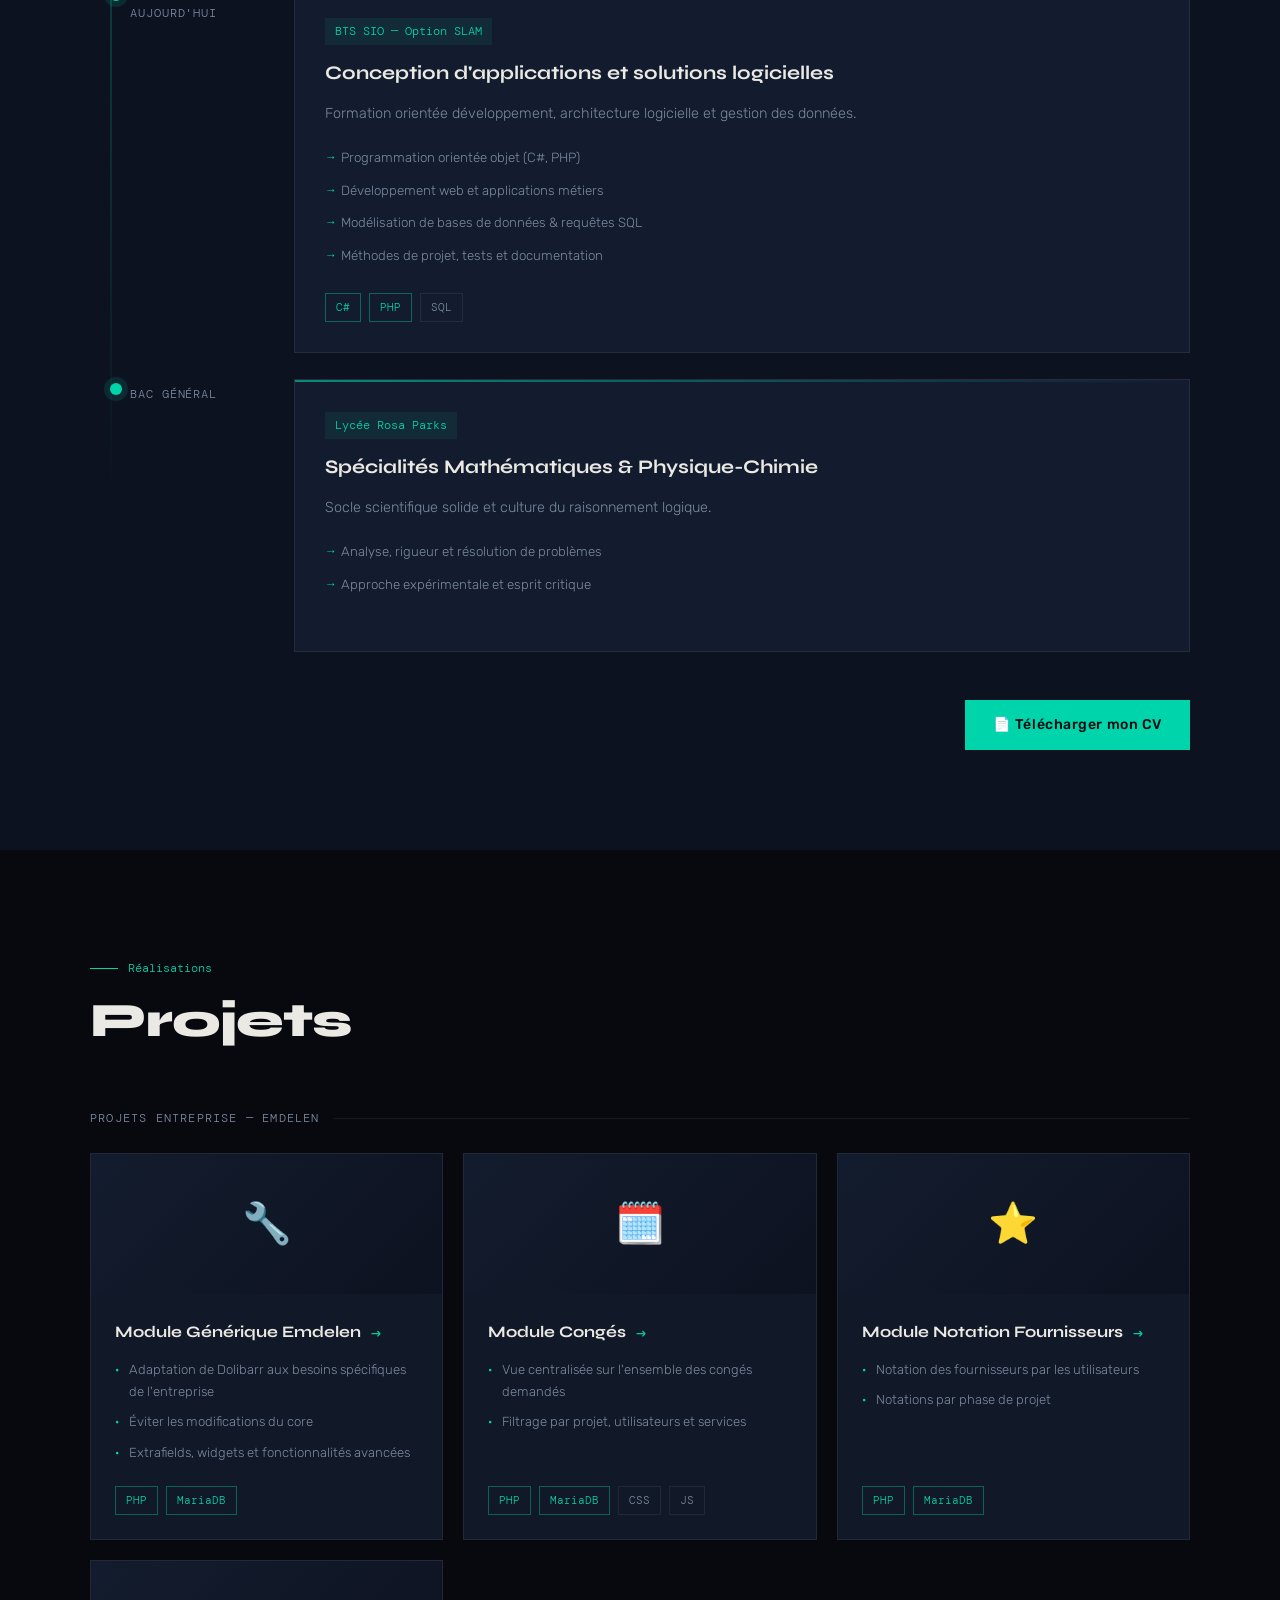
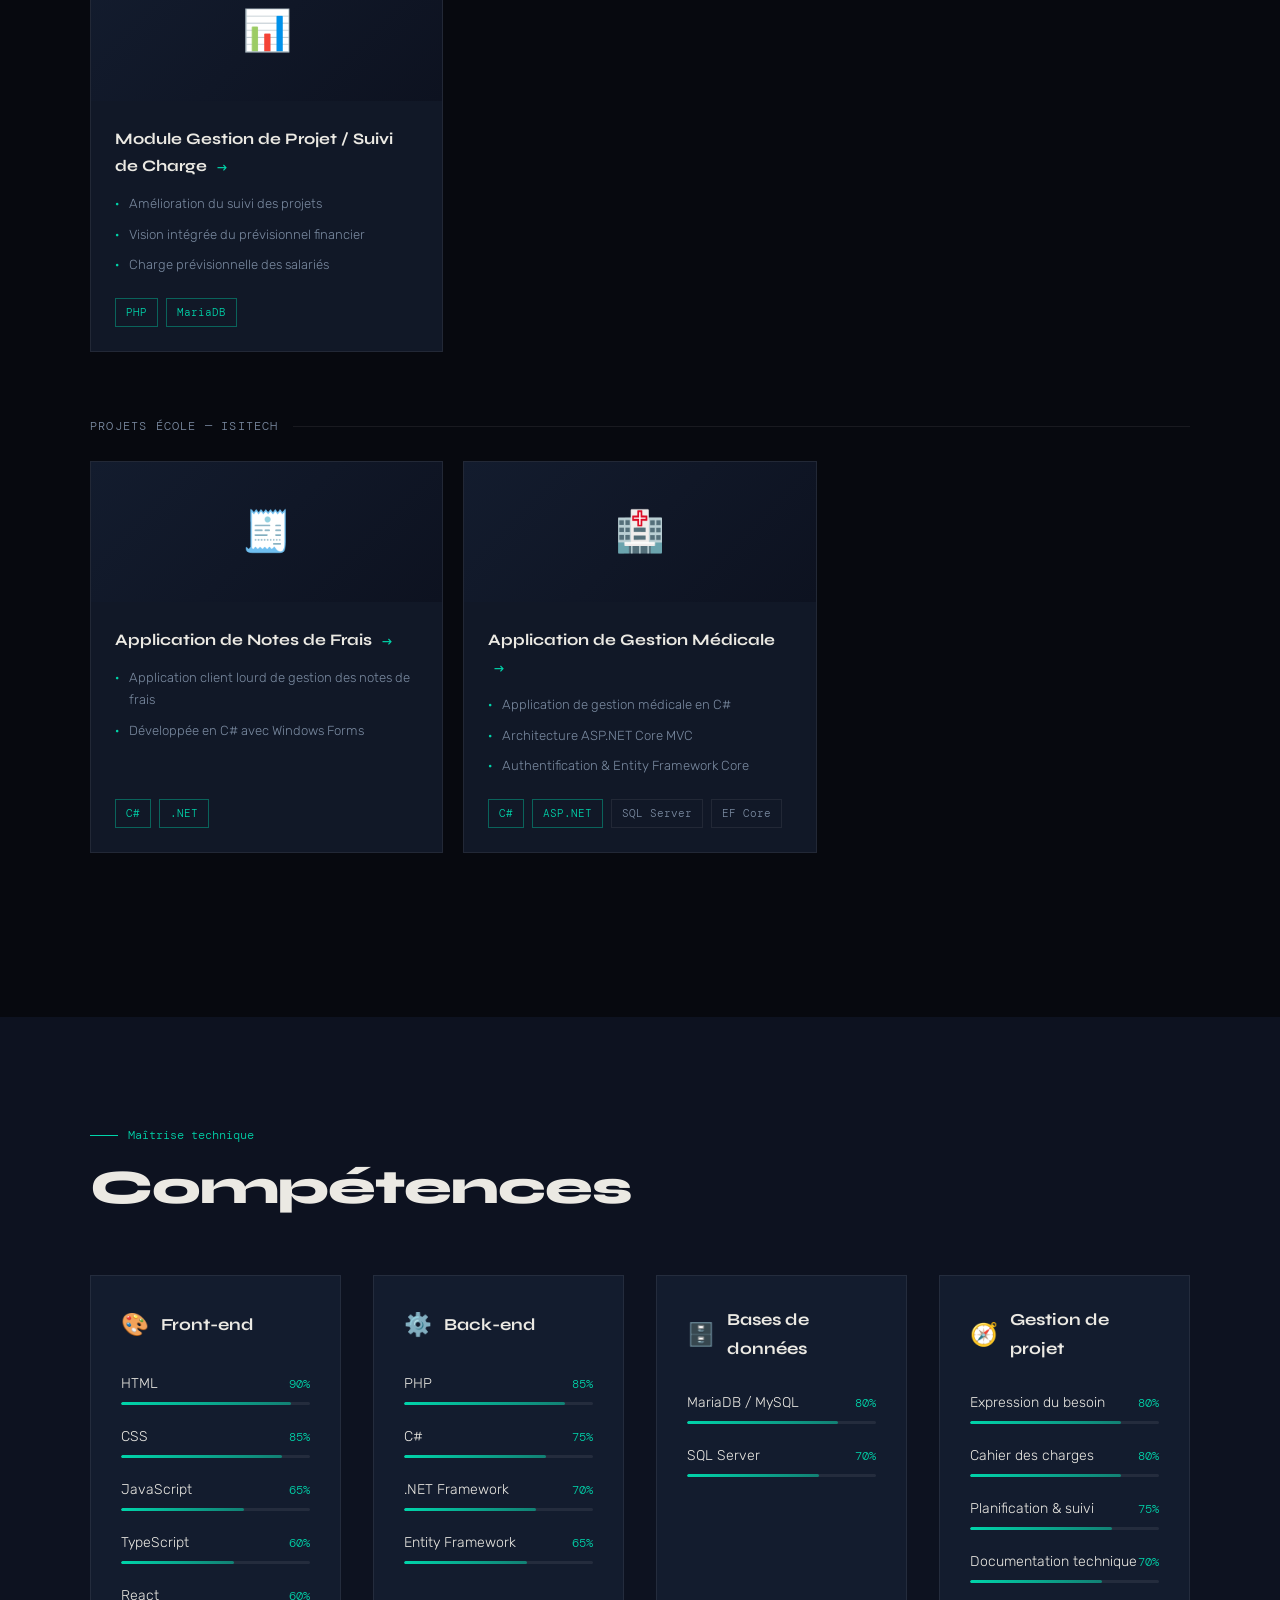
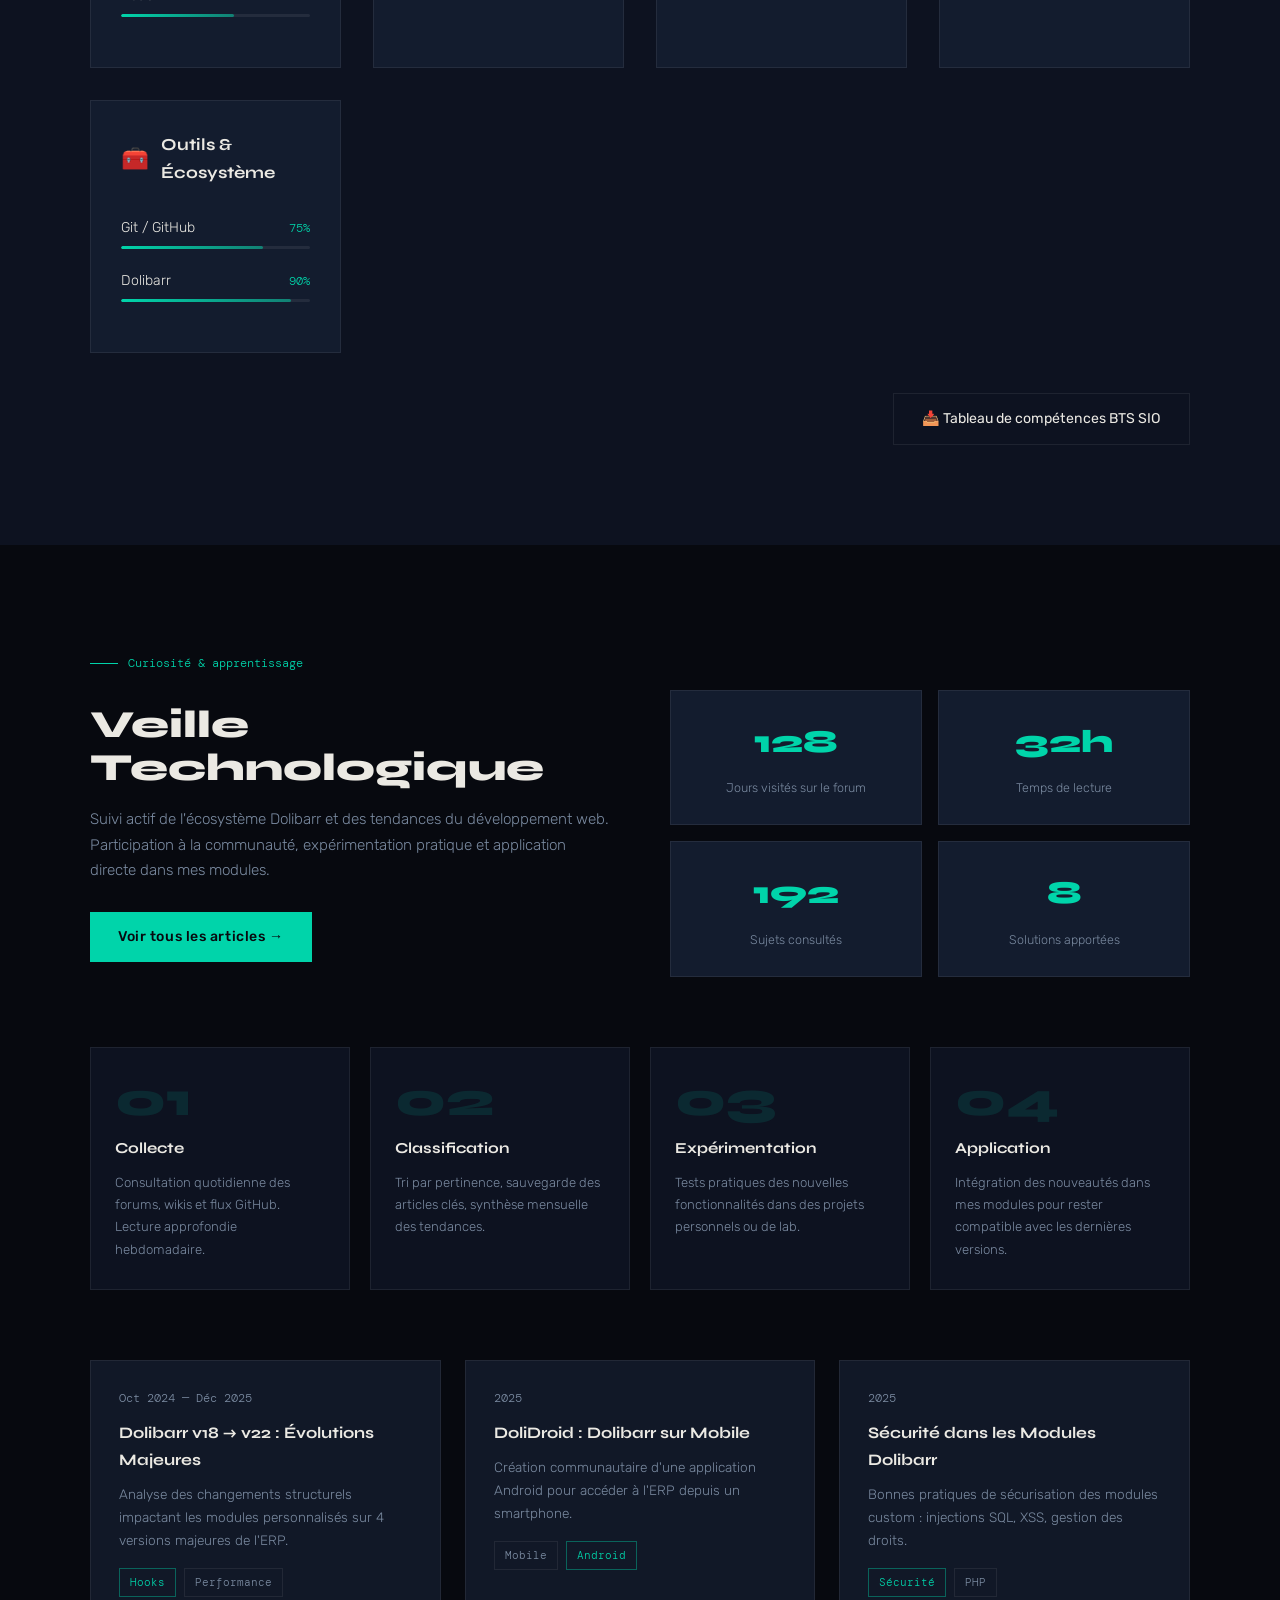
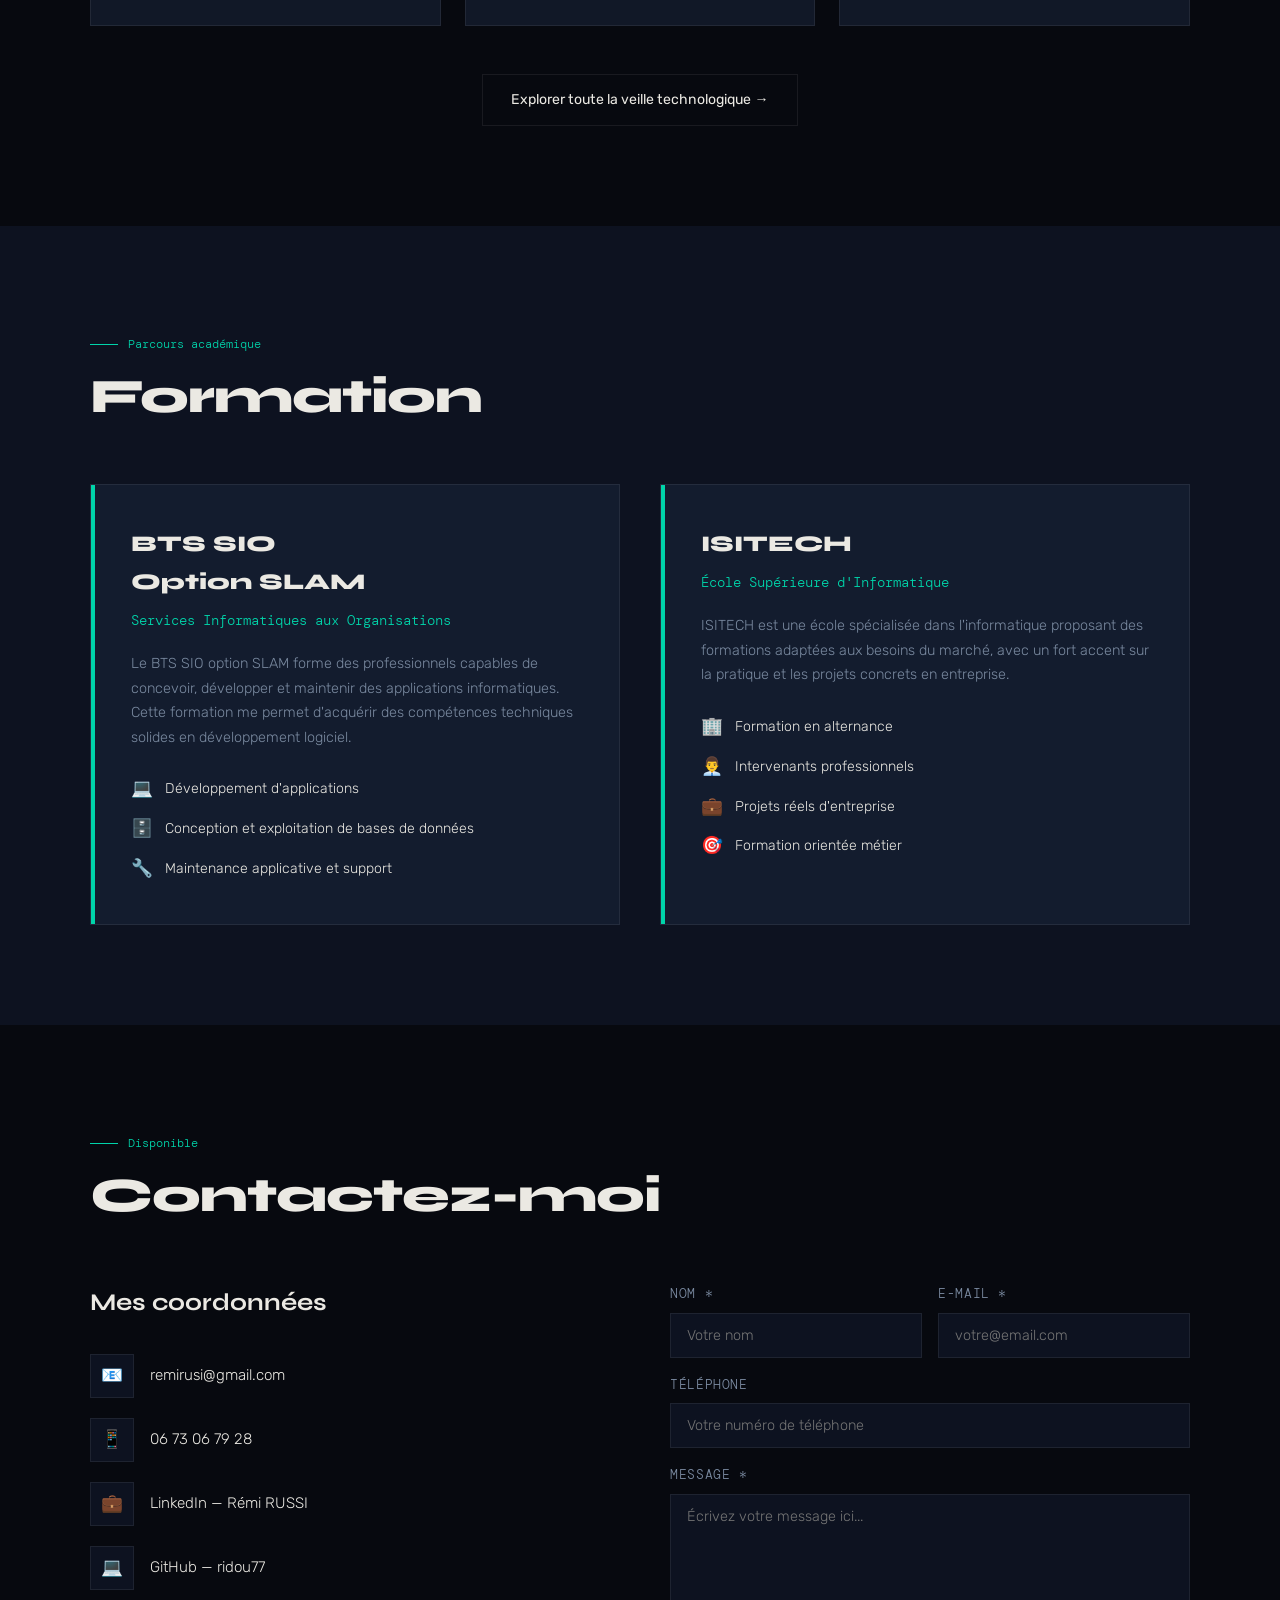
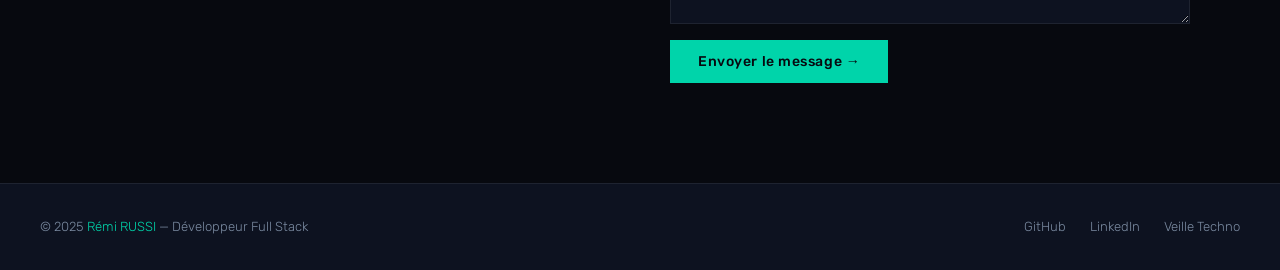
==== commit 0780f612: "Adding final features" ====
--- a/index.html
+++ b/index.html
@@ -1,15 +1,19 @@
 <!DOCTYPE html>
 <html lang="fr">
+
 <head>
   <meta charset="UTF-8" />
   <meta name="viewport" content="width=device-width, initial-scale=1.0" />
   <title>Rémi RUSSI — Développeur Full Stack</title>
   <link rel="preconnect" href="https://fonts.googleapis.com" />
   <link rel="preconnect" href="https://fonts.gstatic.com" crossorigin />
-  <link href="https://fonts.googleapis.com/css2?family=Syne:wght@400;600;700;800&family=Rubik:ital,wght@0,300;0,400;0,500;1,300&family=DM+Mono:wght@400;500&display=swap" rel="stylesheet" />
+  <link
+    href="https://fonts.googleapis.com/css2?family=Syne:wght@400;600;700;800&family=Rubik:ital,wght@0,300;0,400;0,500;1,300&family=DM+Mono:wght@400;500&display=swap"
+    rel="stylesheet" />
   <link rel="stylesheet" href="styles.css" />
 
 </head>
+
 <body>
 
   <!-- ── NAVIGATION ── -->
@@ -40,7 +44,8 @@
           <strong>Développeur Full Stack</strong> — Solutions logicielles &amp; Applications Métiers
         </p>
         <p class="hero-desc">
-          Étudiant passionné en BTS SIO, spécialisé dans le développement d'applications innovantes et la conception de solutions logicielles. En alternance chez Emdelen, je pilote des projets de développement de A à Z.
+          Étudiant passionné en BTS SIO, spécialisé dans le développement d'applications innovantes et la conception de
+          solutions logicielles. En alternance chez Emdelen, je pilote des projets de développement de A à Z.
         </p>
         <div class="hero-cta">
           <a href="#projets" class="btn-primary">Voir mes projets →</a>
@@ -77,65 +82,75 @@
   <!-- ── EXPERIENCES ── -->
   <section id="titre-experiences">
     <div class="section-inner">
-      <div class="section-tag">Parcours professionnel</div>
+      <div class="section-tag">Parcours</div>
       <h2 class="section-title">Expériences</h2>
 
-      <div class="exp-grid">
-
-        <div class="exp-card reveal">
-          <div class="exp-company">Emdelen</div>
-          <div class="exp-date">Sept 2024 — Aujourd'hui</div>
-          <h3>Gestion de projet</h3>
-          <p>Suivi des projets de développement de modules de A à Z.</p>
-          <ul class="exp-missions">
-            <li>Expression du besoin client</li>
-            <li>Élaboration de cahier des charges</li>
-            <li>Modélisation de base de données</li>
-            <li>Développement du module</li>
-            <li>Phase de tests &amp; mise en production</li>
-            <li>Rédaction de documentation technique</li>
-          </ul>
-          <div class="tag-row">
-            <span class="tag accent">PHP</span>
-            <span class="tag accent">MySQL</span>
-            <span class="tag">JavaScript</span>
-          </div>
-        </div>
-
-        <div class="exp-card reveal reveal-delay-1">
-          <div class="exp-company">Emdelen</div>
-          <div class="exp-date">Sept 2024 — Aujourd'hui</div>
-          <h3>Autonomie &amp; Montée en compétences</h3>
-          <p>Développement de compétences en autonomie à travers la recherche et l'auto-formation.</p>
-          <ul class="exp-missions">
-            <li>Recherche et exploration technologique</li>
-            <li>Apprentissage sans accompagnement</li>
-            <li>Résolution de problèmes complexes</li>
-          </ul>
-          <div class="tag-row">
-            <span class="tag accent">PHP</span>
-            <span class="tag">JavaScript</span>
-            <span class="tag accent">MySQL</span>
-          </div>
-        </div>
-
-        <div class="exp-card reveal reveal-delay-2">
-          <div class="exp-company">Emdelen</div>
-          <div class="exp-date">2025</div>
-          <h3>Mise à jour ERP Dolibarr</h3>
-          <p>Pilotage complet de la migration et mise à jour de l'ERP Dolibarr pour l'entreprise.</p>
-          <ul class="exp-missions">
-            <li>Gestion de l'hébergement</li>
-            <li>Sauvegarde et archivage des bases de données</li>
-            <li>Mise en production de modules externes</li>
-          </ul>
-          <div class="tag-row">
-            <span class="tag accent">Dolibarr</span>
-            <span class="tag">Linux</span>
-            <span class="tag accent">MySQL</span>
-          </div>
-        </div>
-
+      <div class="timeline">
+        <article class="timeline-item reveal">
+          <div class="timeline-marker">
+            <span class="timeline-dot"></span>
+            <span class="timeline-date">Sept 2024 — Aujourd'hui</span>
+          </div>
+          <div class="timeline-card">
+            <div class="timeline-eyebrow">Emdelen — Alternance</div>
+            <h3>Développement de modules &amp; gestion de projet</h3>
+            <p>Suivi complet de projets de modules métier sur Dolibarr, de l'analyse du besoin à la mise en production.
+            </p>
+            <ul class="timeline-list">
+              <li>Expression du besoin client &amp; cahier des charges</li>
+              <li>Modélisation de bases de données et conception technique</li>
+              <li>Développement, tests et mise en production des modules</li>
+              <li>Rédaction de documentation technique</li>
+              <li>Mise à jour ERP Dolibarr et gestion de l'hébergemen</li>
+            </ul>
+            <div class="tag-row">
+              <span class="tag accent">PHP</span>
+              <span class="tag accent">MySQL</span>
+              <span class="tag">Dolibarr</span>
+              <span class="tag">JavaScript</span>
+              <span class="tag">Linux</span>
+            </div>
+          </div>
+        </article>
+
+        <article class="timeline-item reveal reveal-delay-1">
+          <div class="timeline-marker">
+            <span class="timeline-dot"></span>
+            <span class="timeline-date">2024 — Aujourd'hui</span>
+          </div>
+          <div class="timeline-card">
+            <div class="timeline-eyebrow">BTS SIO — Option SLAM</div>
+            <h3>Conception d'applications et solutions logicielles</h3>
+            <p>Formation orientée développement, architecture logicielle et gestion des données.</p>
+            <ul class="timeline-list">
+              <li>Programmation orientée objet (C#, PHP)</li>
+              <li>Développement web et applications métiers</li>
+              <li>Modélisation de bases de données &amp; requêtes SQL</li>
+              <li>Méthodes de projet, tests et documentation</li>
+            </ul>
+            <div class="tag-row">
+              <span class="tag accent">C#</span>
+              <span class="tag accent">PHP</span>
+              <span class="tag">SQL</span>
+            </div>
+          </div>
+        </article>
+
+        <article class="timeline-item reveal reveal-delay-2">
+          <div class="timeline-marker">
+            <span class="timeline-dot"></span>
+            <span class="timeline-date">Bac général</span>
+          </div>
+          <div class="timeline-card">
+            <div class="timeline-eyebrow">Lycée Rosa Parks</div>
+            <h3>Spécialités Mathématiques &amp; Physique-Chimie</h3>
+            <p>Socle scientifique solide et culture du raisonnement logique.</p>
+            <ul class="timeline-list">
+              <li>Analyse, rigueur et résolution de problèmes</li>
+              <li>Approche expérimentale et esprit critique</li>
+            </ul>
+          </div>
+        </article>
       </div>
 
       <div class="cv-row">
@@ -158,7 +173,8 @@
           <a href="projets/module-generique.html" class="proj-card reveal" style="text-decoration:none;color:inherit;">
             <div class="proj-card-img-placeholder">🔧</div>
             <div class="proj-card-body">
-              <h4>Module Générique Emdelen <span style="color:var(--accent);font-size:0.75rem;margin-left:6px;">→</span></h4>
+              <h4>Module Générique Emdelen <span style="color:var(--accent);font-size:0.75rem;margin-left:6px;">→</span>
+              </h4>
               <ul>
                 <li>Adaptation de Dolibarr aux besoins spécifiques de l'entreprise</li>
                 <li>Éviter les modifications du core</li>
@@ -171,7 +187,8 @@
             </div>
           </a>
 
-          <a href="projets/module-conges.html" class="proj-card reveal reveal-delay-1" style="text-decoration:none;color:inherit;">
+          <a href="projets/module-conges.html" class="proj-card reveal reveal-delay-1"
+            style="text-decoration:none;color:inherit;">
             <div class="proj-card-img-placeholder">🗓️</div>
             <div class="proj-card-body">
               <h4>Module Congés <span style="color:var(--accent);font-size:0.75rem;margin-left:6px;">→</span></h4>
@@ -188,10 +205,12 @@
             </div>
           </a>
 
-          <a href="projets/module-notation.html" class="proj-card reveal reveal-delay-2" style="text-decoration:none;color:inherit;">
+          <a href="projets/module-notation.html" class="proj-card reveal reveal-delay-2"
+            style="text-decoration:none;color:inherit;">
             <div class="proj-card-img-placeholder">⭐</div>
             <div class="proj-card-body">
-              <h4>Module Notation Fournisseurs <span style="color:var(--accent);font-size:0.75rem;margin-left:6px;">→</span></h4>
+              <h4>Module Notation Fournisseurs <span
+                  style="color:var(--accent);font-size:0.75rem;margin-left:6px;">→</span></h4>
               <ul>
                 <li>Notation des fournisseurs par les utilisateurs</li>
                 <li>Notations par phase de projet</li>
@@ -203,10 +222,12 @@
             </div>
           </a>
 
-          <a href="projets/module-suivi-charge.html" class="proj-card reveal reveal-delay-3" style="text-decoration:none;color:inherit;">
+          <a href="projets/module-suivi-charge.html" class="proj-card reveal reveal-delay-3"
+            style="text-decoration:none;color:inherit;">
             <div class="proj-card-img-placeholder">📊</div>
             <div class="proj-card-body">
-              <h4>Module Gestion de Projet / Suivi de Charge <span style="color:var(--accent);font-size:0.75rem;margin-left:6px;">→</span></h4>
+              <h4>Module Gestion de Projet / Suivi de Charge <span
+                  style="color:var(--accent);font-size:0.75rem;margin-left:6px;">→</span></h4>
               <ul>
                 <li>Amélioration du suivi des projets</li>
                 <li>Vision intégrée du prévisionnel financier</li>
@@ -230,7 +251,8 @@
           <a href="projets/notes-de-frais.html" class="proj-card reveal" style="text-decoration:none;color:inherit;">
             <div class="proj-card-img-placeholder">🧾</div>
             <div class="proj-card-body">
-              <h4>Application de Notes de Frais <span style="color:var(--accent);font-size:0.75rem;margin-left:6px;">→</span></h4>
+              <h4>Application de Notes de Frais <span
+                  style="color:var(--accent);font-size:0.75rem;margin-left:6px;">→</span></h4>
               <ul>
                 <li>Application client lourd de gestion des notes de frais</li>
                 <li>Développée en C# avec Windows Forms</li>
@@ -242,10 +264,12 @@
             </div>
           </a>
 
-          <a href="projets/gestion-medicale.html" class="proj-card reveal reveal-delay-1" style="text-decoration:none;color:inherit;">
+          <a href="projets/gestion-medicale.html" class="proj-card reveal reveal-delay-1"
+            style="text-decoration:none;color:inherit;">
             <div class="proj-card-img-placeholder">🏥</div>
             <div class="proj-card-body">
-              <h4>Application de Gestion Médicale <span style="color:var(--accent);font-size:0.75rem;margin-left:6px;">→</span></h4>
+              <h4>Application de Gestion Médicale <span
+                  style="color:var(--accent);font-size:0.75rem;margin-left:6px;">→</span></h4>
               <ul>
                 <li>Application de gestion médicale en C#</li>
                 <li>Architecture ASP.NET Core MVC</li>
@@ -275,40 +299,100 @@
 
         <div class="skill-group reveal">
           <div class="skill-group-header">
-            <span class="skill-icon">💻</span>
-            <h3>Langages</h3>
+            <span class="skill-icon">🎨</span>
+            <h3>Front-end</h3>
           </div>
           <div class="skill-item">
             <div class="skill-row">
               <span class="skill-name">HTML</span>
               <span class="skill-pct">90%</span>
             </div>
-            <div class="skill-bar"><div class="skill-fill" data-width="90"></div></div>
+            <div class="skill-bar">
+              <div class="skill-fill" data-width="90"></div>
+            </div>
           </div>
           <div class="skill-item">
             <div class="skill-row">
               <span class="skill-name">CSS</span>
               <span class="skill-pct">85%</span>
             </div>
-            <div class="skill-bar"><div class="skill-fill" data-width="85"></div></div>
+            <div class="skill-bar">
+              <div class="skill-fill" data-width="85"></div>
+            </div>
+          </div>
+          <div class="skill-item">
+            <div class="skill-row">
+              <span class="skill-name">JavaScript</span>
+              <span class="skill-pct">65%</span>
+            </div>
+            <div class="skill-bar">
+              <div class="skill-fill" data-width="65"></div>
+            </div>
+          </div>
+          <div class="skill-item">
+            <div class="skill-row">
+              <span class="skill-name">TypeScript</span>
+              <span class="skill-pct">60%</span>
+            </div>
+            <div class="skill-bar">
+              <div class="skill-fill" data-width="60"></div>
+            </div>
+          </div>
+          <div class="skill-item">
+            <div class="skill-row">
+              <span class="skill-name">React</span>
+              <span class="skill-pct">60%</span>
+            </div>
+            <div class="skill-bar">
+              <div class="skill-fill" data-width="60"></div>
+            </div>
+          </div>
+        </div>
+
+        <div class="skill-group reveal reveal-delay-1">
+          <div class="skill-group-header">
+            <span class="skill-icon">⚙️</span>
+            <h3>Back-end</h3>
           </div>
           <div class="skill-item">
             <div class="skill-row">
               <span class="skill-name">PHP</span>
               <span class="skill-pct">85%</span>
             </div>
-            <div class="skill-bar"><div class="skill-fill" data-width="85"></div></div>
+            <div class="skill-bar">
+              <div class="skill-fill" data-width="85"></div>
+            </div>
           </div>
           <div class="skill-item">
             <div class="skill-row">
               <span class="skill-name">C#</span>
               <span class="skill-pct">75%</span>
             </div>
-            <div class="skill-bar"><div class="skill-fill" data-width="75"></div></div>
-          </div>
-        </div>
-
-        <div class="skill-group reveal reveal-delay-1">
+            <div class="skill-bar">
+              <div class="skill-fill" data-width="75"></div>
+            </div>
+          </div>
+          <div class="skill-item">
+            <div class="skill-row">
+              <span class="skill-name">.NET Framework</span>
+              <span class="skill-pct">70%</span>
+            </div>
+            <div class="skill-bar">
+              <div class="skill-fill" data-width="70"></div>
+            </div>
+          </div>
+          <div class="skill-item">
+            <div class="skill-row">
+              <span class="skill-name">Entity Framework</span>
+              <span class="skill-pct">65%</span>
+            </div>
+            <div class="skill-bar">
+              <div class="skill-fill" data-width="65"></div>
+            </div>
+          </div>
+        </div>
+
+        <div class="skill-group reveal reveal-delay-2">
           <div class="skill-group-header">
             <span class="skill-icon">🗄️</span>
             <h3>Bases de données</h3>
@@ -318,49 +402,88 @@
               <span class="skill-name">MariaDB / MySQL</span>
               <span class="skill-pct">80%</span>
             </div>
-            <div class="skill-bar"><div class="skill-fill" data-width="80"></div></div>
+            <div class="skill-bar">
+              <div class="skill-fill" data-width="80"></div>
+            </div>
           </div>
           <div class="skill-item">
             <div class="skill-row">
               <span class="skill-name">SQL Server</span>
               <span class="skill-pct">70%</span>
             </div>
-            <div class="skill-bar"><div class="skill-fill" data-width="70"></div></div>
-          </div>
-        </div>
-
-        <div class="skill-group reveal reveal-delay-2">
+            <div class="skill-bar">
+              <div class="skill-fill" data-width="70"></div>
+            </div>
+          </div>
+        </div>
+
+        <div class="skill-group reveal reveal-delay-3">
           <div class="skill-group-header">
-            <span class="skill-icon">🛠️</span>
-            <h3>Outils &amp; Frameworks</h3>
+            <span class="skill-icon">🧭</span>
+            <h3>Gestion de projet</h3>
+          </div>
+          <div class="skill-item">
+            <div class="skill-row">
+              <span class="skill-name">Expression du besoin</span>
+              <span class="skill-pct">80%</span>
+            </div>
+            <div class="skill-bar">
+              <div class="skill-fill" data-width="80"></div>
+            </div>
+          </div>
+          <div class="skill-item">
+            <div class="skill-row">
+              <span class="skill-name">Cahier des charges</span>
+              <span class="skill-pct">80%</span>
+            </div>
+            <div class="skill-bar">
+              <div class="skill-fill" data-width="80"></div>
+            </div>
+          </div>
+          <div class="skill-item">
+            <div class="skill-row">
+              <span class="skill-name">Planification &amp; suivi</span>
+              <span class="skill-pct">75%</span>
+            </div>
+            <div class="skill-bar">
+              <div class="skill-fill" data-width="75"></div>
+            </div>
+          </div>
+          <div class="skill-item">
+          </div>
+          <div class="skill-item">
+            <div class="skill-row">
+              <span class="skill-name">Documentation technique</span>
+              <span class="skill-pct">70%</span>
+            </div>
+            <div class="skill-bar">
+              <div class="skill-fill" data-width="70"></div>
+            </div>
+          </div>
+        </div>
+
+        <div class="skill-group reveal">
+          <div class="skill-group-header">
+            <span class="skill-icon">🧰</span>
+            <h3>Outils &amp; Écosystème</h3>
           </div>
           <div class="skill-item">
             <div class="skill-row">
               <span class="skill-name">Git / GitHub</span>
               <span class="skill-pct">75%</span>
             </div>
-            <div class="skill-bar"><div class="skill-fill" data-width="75"></div></div>
-          </div>
-          <div class="skill-item">
-            <div class="skill-row">
-              <span class="skill-name">.NET Framework</span>
-              <span class="skill-pct">70%</span>
-            </div>
-            <div class="skill-bar"><div class="skill-fill" data-width="70"></div></div>
-          </div>
-          <div class="skill-item">
-            <div class="skill-row">
-              <span class="skill-name">JavaScript</span>
-              <span class="skill-pct">65%</span>
-            </div>
-            <div class="skill-bar"><div class="skill-fill" data-width="65"></div></div>
-          </div>
-          <div class="skill-item">
-            <div class="skill-row">
-              <span class="skill-name">Entity Framework</span>
-              <span class="skill-pct">65%</span>
-            </div>
-            <div class="skill-bar"><div class="skill-fill" data-width="65"></div></div>
+            <div class="skill-bar">
+              <div class="skill-fill" data-width="75"></div>
+            </div>
+          </div>
+          <div class="skill-item">
+            <div class="skill-row">
+              <span class="skill-name">Dolibarr</span>
+              <span class="skill-pct">90%</span>
+            </div>
+            <div class="skill-bar">
+              <div class="skill-fill" data-width="90"></div>
+            </div>
           </div>
         </div>
 
@@ -390,11 +513,11 @@
         </div>
         <div class="veille-stats">
           <div class="veille-stat reveal">
-            <span class="veille-stat-num">99</span>
+            <span class="veille-stat-num">128</span>
             <span class="veille-stat-label">Jours visités sur le forum</span>
           </div>
           <div class="veille-stat reveal reveal-delay-1">
-            <span class="veille-stat-num">17h</span>
+            <span class="veille-stat-num">32h</span>
             <span class="veille-stat-label">Temps de lecture</span>
           </div>
           <div class="veille-stat reveal reveal-delay-2">
@@ -402,7 +525,7 @@
             <span class="veille-stat-label">Sujets consultés</span>
           </div>
           <div class="veille-stat reveal reveal-delay-3">
-            <span class="veille-stat-num">5</span>
+            <span class="veille-stat-num">8</span>
             <span class="veille-stat-label">Solutions apportées</span>
           </div>
         </div>
@@ -435,7 +558,8 @@
         <div class="veille-preview-card reveal">
           <div class="preview-date">Oct 2024 — Déc 2025</div>
           <h4>Dolibarr v18 → v22 : Évolutions Majeures</h4>
-          <p>Analyse des changements structurels impactant les modules personnalisés sur 4 versions majeures de l'ERP.</p>
+          <p>Analyse des changements structurels impactant les modules personnalisés sur 4 versions majeures de l'ERP.
+          </p>
           <div class="tag-row">
             <span class="tag accent">Hooks</span>
             <span class="tag">Performance</span>
@@ -479,7 +603,9 @@
           <h3>BTS SIO<br>Option SLAM</h3>
           <div class="subtitle">Services Informatiques aux Organisations</div>
           <p>
-            Le BTS SIO option SLAM forme des professionnels capables de concevoir, développer et maintenir des applications informatiques. Cette formation me permet d'acquérir des compétences techniques solides en développement logiciel.
+            Le BTS SIO option SLAM forme des professionnels capables de concevoir, développer et maintenir des
+            applications informatiques. Cette formation me permet d'acquérir des compétences techniques solides en
+            développement logiciel.
           </p>
           <div class="formation-features">
             <div class="formation-feature">
@@ -501,7 +627,8 @@
           <h3>ISITECH</h3>
           <div class="subtitle">École Supérieure d'Informatique</div>
           <p>
-            ISITECH est une école spécialisée dans l'informatique proposant des formations adaptées aux besoins du marché, avec un fort accent sur la pratique et les projets concrets en entreprise.
+            ISITECH est une école spécialisée dans l'informatique proposant des formations adaptées aux besoins du
+            marché, avec un fort accent sur la pratique et les projets concrets en entreprise.
           </p>
           <div class="formation-features">
             <div class="formation-feature">
@@ -556,7 +683,7 @@
         </div>
 
         <div class="reveal reveal-delay-1">
-          <form  action="https://formspree.io/f/xlgvnryr" method="POST" class="contact-form">
+          <form action="https://formspree.io/f/xlgvnryr" method="POST" class="contact-form">
             <div class="form-row">
               <div class="form-group">
                 <label for="nom">Nom *</label>
@@ -633,4 +760,5 @@
     });
   </script>
 </body>
-</html>
+
+</html>
--- a/styles.css
+++ b/styles.css
@@ -1,1408 +1,2024 @@
- *, *::before, *::after { box-sizing: border-box; margin: 0; padding: 0; }
-
-     .body{overflow-x: hidden;}
-
-    :root {
-      --bg:        #07090F;
-      --bg2:       #0D1220;
-      --bg3:       #131C2E;
-      --card:      #111827;
-      --text:      #EBE9E3;
-      --muted:     #7A8AA0;
-      --accent:    #00D4AA;
-      --accent2:   #FF5C38;
-      --border:    rgba(255,255,255,0.07);
-      --font-head: 'Syne', sans-serif;
-      --font-body: 'Rubik', sans-serif;
-      --font-mono: 'DM Mono', monospace;
-    }
-
-    html { scroll-behavior: smooth; }
-
-    body {
-      background: var(--bg);
-      color: var(--text);
-      font-family: var(--font-body);
-      font-weight: 300;
-      line-height: 1.7;
-      overflow-x: hidden;
-    }
-
-    /* ── NAV ── */
-    nav {
-      position: fixed;
-      top: 0; left: 0; right: 0;
-      z-index: 100;
-      display: flex;
-      align-items: center;
-      justify-content: space-between;
-      padding: 0 40px;
-      height: 64px;
-      background: rgba(7,9,15,0.7);
-      backdrop-filter: blur(16px);
-      border-bottom: 1px solid var(--border);
-    }
-
-    .nav-logo {
-      font-family: var(--font-head);
-      font-weight: 800;
-      font-size: 1.15rem;
-      letter-spacing: 0.02em;
-      color: var(--text);
-      text-decoration: none;
-    }
-    .nav-logo span { color: var(--accent); }
-
-    .nav-links {
-      display: flex;
-      gap: 32px;
-      list-style: none;
-    }
-
-    .nav-links a {
-      font-family: var(--font-body);
-      font-size: 0.82rem;
-      font-weight: 400;
-      letter-spacing: 0.06em;
-      text-transform: uppercase;
-      color: var(--muted);
-      text-decoration: none;
-      transition: color 0.2s;
-    }
-    .nav-links a:hover { color: var(--accent); }
-
-    /* ── HERO ── */
-    #a-propos {
-      min-height: 100vh;
-      display: flex;
-      align-items: center;
-      padding: 100px 40px 80px;
-      position: relative;
-      overflow: hidden;
-    }
-
-    .hero-bg {
-      position: absolute;
-      inset: 0;
-      background:
-        radial-gradient(ellipse 60% 50% at 70% 50%, rgba(0,212,170,0.07) 0%, transparent 70%),
-        radial-gradient(ellipse 40% 40% at 20% 80%, rgba(255,92,56,0.05) 0%, transparent 60%);
-      pointer-events: none;
-    }
-
-    .hero-grid-overlay {
-      position: absolute;
-      inset: 0;
-      background-image:
-        linear-gradient(var(--border) 1px, transparent 1px),
-        linear-gradient(90deg, var(--border) 1px, transparent 1px);
-      background-size: 60px 60px;
-      mask-image: radial-gradient(ellipse 80% 80% at 50% 50%, black 40%, transparent 100%);
-      pointer-events: none;
-    }
-
-    .hero-inner {
-      max-width: 1100px;
-      margin: 0 auto;
-      width: 100%;
-      display: grid;
-      grid-template-columns: 1fr 380px;
-      gap: 60px;
-      align-items: center;
-      position: relative;
-    }
-
-    .hero-eyebrow {
-      display: inline-flex;
-      align-items: center;
-      gap: 10px;
-      font-family: var(--font-mono);
-      font-size: 0.78rem;
-      color: var(--accent);
-      margin-bottom: 22px;
-    }
-    .hero-eyebrow::before {
-      content: '';
-      display: block;
-      width: 28px;
-      height: 1px;
-      background: var(--accent);
-    }
-
-    h1.hero-name {
-      font-family: var(--font-head);
-      font-size: clamp(3rem, 6vw, 5.5rem);
-      font-weight: 800;
-      line-height: 1.0;
-      letter-spacing: -0.02em;
-      margin-bottom: 16px;
-    }
-    h1.hero-name em {
-      font-style: normal;
-      color: var(--accent);
-    }
-
-    .hero-title {
-      font-size: 1.1rem;
-      font-weight: 300;
-      color: var(--muted);
-      margin-bottom: 32px;
-    }
-    .hero-title strong { color: var(--text); font-weight: 500; }
-
-    .hero-desc {
-      font-size: 1rem;
-      color: var(--muted);
-      max-width: 500px;
-      margin-bottom: 40px;
-    }
-
-    .hero-cta {
-      display: flex;
-      gap: 16px;
-      flex-wrap: wrap;
-    }
-
-    .btn-primary {
-      display: inline-flex;
-      align-items: center;
-      gap: 8px;
-      padding: 13px 28px;
-      background: var(--accent);
-      color: #07090F;
-      font-family: var(--font-body);
-      font-size: 0.88rem;
-      font-weight: 500;
-      letter-spacing: 0.04em;
-      text-decoration: none;
-      transition: all 0.2s;
-    }
-    .btn-primary:hover { background: #00ffe0; transform: translateY(-2px); }
-
-    .btn-ghost {
-      display: inline-flex;
-      align-items: center;
-      gap: 8px;
-      padding: 13px 28px;
-      border: 1px solid var(--border);
-      color: var(--text);
-      font-family: var(--font-body);
-      font-size: 0.88rem;
-      font-weight: 400;
-      text-decoration: none;
-      transition: all 0.2s;
-    }
-    .btn-ghost:hover { border-color: var(--accent); color: var(--accent); }
-
-    /* Hero stats card */
-    .hero-stats {
-      background: var(--bg2);
-      border: 1px solid var(--border);
-      padding: 36px;
-      position: relative;
-    }
-    .hero-stats::before {
-      content: '';
-      position: absolute;
-      top: 0; left: 0; right: 0;
-      height: 2px;
-      background: linear-gradient(90deg, var(--accent), transparent);
-    }
-
-    .stat-item {
-      display: flex;
-      align-items: center;
-      gap: 20px;
-      padding: 20px 0;
-      border-bottom: 1px solid var(--border);
-    }
-    .stat-item:last-child { border-bottom: none; }
-
-    .stat-num {
-      font-family: var(--font-head);
-      font-size: 2.5rem;
-      font-weight: 800;
-      color: var(--accent);
-      min-width: 80px;
-      line-height: 1;
-    }
-
-    .stat-label {
-      font-size: 0.85rem;
-      color: var(--muted);
-      line-height: 1.4;
-    }
-    .stat-label strong { display: block; color: var(--text); font-size: 1rem; font-weight: 500; }
-
-    /* ── SECTION BASE ── */
-    section { padding: 100px 40px; }
-
-    .section-inner { max-width: 1100px; margin: 0 auto; }
-
-    .section-tag {
-      display: inline-flex;
-      align-items: center;
-      gap: 10px;
-      font-family: var(--font-mono);
-      font-size: 0.78rem;
-      color: var(--accent);
-      margin-bottom: 16px;
-    }
-    .section-tag::before {
-      content: '';
-      display: block;
-      width: 28px;
-      height: 1px;
-      background: var(--accent);
-    }
-
-    .section-title {
-      font-family: var(--font-head);
-      font-size: clamp(2rem, 4vw, 3rem);
-      font-weight: 800;
-      letter-spacing: -0.02em;
-      margin-bottom: 60px;
-      line-height: 1.1;
-    }
-
-    /* ── EXPERIENCES ── */
-    #titre-experiences { background: var(--bg2); }
-
-    .exp-grid {
-      display: grid;
-      grid-template-columns: repeat(auto-fill, minmax(320px, 1fr));
-      gap: 24px;
-    }
-
-    .exp-card {
-      background: var(--bg3);
-      border: 1px solid var(--border);
-      padding: 32px;
-      position: relative;
-      transition: border-color 0.2s, transform 0.2s;
-    }
-    .exp-card:hover { border-color: rgba(0,212,170,0.3); transform: translateY(-3px); }
-    .exp-card::after {
-      content: '';
-      position: absolute;
-      bottom: 0; left: 0; right: 0;
-      height: 2px;
-      background: linear-gradient(90deg, var(--accent), transparent);
-      opacity: 0;
-      transition: opacity 0.2s;
-    }
-    .exp-card:hover::after { opacity: 1; }
-
-    .exp-company {
-      display: inline-block;
-      font-family: var(--font-mono);
-      font-size: 0.72rem;
-      color: var(--accent);
-      background: rgba(0,212,170,0.08);
-      padding: 4px 10px;
-      margin-bottom: 14px;
-    }
-
-    .exp-date {
-      font-family: var(--font-mono);
-      font-size: 0.72rem;
-      color: var(--muted);
-      margin-bottom: 10px;
-    }
-
-    .exp-card h3 {
-      font-family: var(--font-head);
-      font-size: 1.2rem;
-      font-weight: 700;
-      margin-bottom: 12px;
-    }
-
-    .exp-card p { font-size: 0.9rem; color: var(--muted); margin-bottom: 16px; }
-
-    .exp-missions {
-      list-style: none;
-      margin-bottom: 20px;
-    }
-    .exp-missions li {
-      font-size: 0.83rem;
-      color: var(--muted);
-      padding: 5px 0;
-      padding-left: 16px;
-      position: relative;
-    }
-    .exp-missions li::before {
-      content: '→';
-      position: absolute;
-      left: 0;
-      color: var(--accent);
-      font-size: 0.75rem;
-    }
-
-    .tag-row { display: flex; flex-wrap: wrap; gap: 8px; }
-
-    .tag {
-      font-family: var(--font-mono);
-      font-size: 0.7rem;
-      padding: 4px 10px;
-      border: 1px solid var(--border);
-      color: var(--muted);
-    }
-    .tag.accent { border-color: rgba(0,212,170,0.4); color: var(--accent); }
-
-    .cv-row {
-      display: flex;
-      justify-content: flex-end;
-      margin-top: 48px;
-    }
-
-    /* ── PROJETS ── */
-    .projects-header {
-      display: flex;
-      align-items: baseline;
-      justify-content: space-between;
-      margin-bottom: 60px;
-      flex-wrap: wrap;
-      gap: 20px;
-    }
-    .projects-header .section-title { margin-bottom: 0; }
-
-    .proj-group { margin-bottom: 64px; }
-
-    .proj-group-label {
-      font-family: var(--font-mono);
-      font-size: 0.75rem;
-      color: var(--muted);
-      letter-spacing: 0.1em;
-      text-transform: uppercase;
-      margin-bottom: 24px;
-      display: flex;
-      align-items: center;
-      gap: 14px;
-    }
-    .proj-group-label::after {
-      content: '';
-      flex: 1;
-      height: 1px;
-      background: var(--border);
-    }
-
-    .proj-grid {
-      display: grid;
-      grid-template-columns: repeat(auto-fill, minmax(280px, 1fr));
-      gap: 20px;
-    }
-
-    .proj-card {
-      background: var(--card);
-      border: 1px solid var(--border);
-      overflow: hidden;
-      transition: border-color 0.2s, transform 0.2s;
-      display: flex;
-      flex-direction: column;
-    }
-    .proj-card:hover { border-color: rgba(0,212,170,0.35); transform: translateY(-4px); }
-
-    .proj-card-img {
-      width: 100%;
-      height: 140px;
-      object-fit: cover;
-      display: block;
-      filter: grayscale(40%);
-      transition: filter 0.3s;
-    }
-    .proj-card:hover .proj-card-img { filter: grayscale(0%); }
-
-    .proj-card-img-placeholder {
-      width: 100%;
-      height: 140px;
-      background: linear-gradient(135deg, var(--bg3) 0%, var(--bg2) 100%);
-      display: flex;
-      align-items: center;
-      justify-content: center;
-      font-size: 2.5rem;
-    }
-
-    .proj-card-body { padding: 24px; flex: 1; display: flex; flex-direction: column; }
-
-    .proj-card h4 {
-      font-family: var(--font-head);
-      font-size: 1rem;
-      font-weight: 700;
-      margin-bottom: 10px;
-    }
-
-    .proj-card ul {
-      list-style: none;
-      flex: 1;
-      margin-bottom: 18px;
-    }
-    .proj-card ul li {
-      font-size: 0.82rem;
-      color: var(--muted);
-      padding: 4px 0;
-      padding-left: 14px;
-      position: relative;
-    }
-    .proj-card ul li::before {
-      content: '·';
-      position: absolute;
-      left: 0;
-      color: var(--accent);
-    }
-
-    /* ── COMPÉTENCES ── */
-    #titre-competence { background: var(--bg2); }
-
-    .skills-layout {
-      display: grid;
-      grid-template-columns: repeat(3, 1fr);
-      gap: 40px;
-    }
-
-    .skill-group {
-      background: var(--bg3);
-      border: 1px solid var(--border);
-      padding: 30px;
-    }
-
-    .skill-group-header {
-      display: flex;
-      align-items: center;
-      gap: 12px;
-      margin-bottom: 28px;
-    }
-
-    .skill-icon { font-size: 1.4rem; }
-
-    .skill-group h3 {
-      font-family: var(--font-head);
-      font-size: 1.05rem;
-      font-weight: 700;
-    }
-
-    .skill-item { margin-bottom: 20px; }
-
-    .skill-row {
-      display: flex;
-      justify-content: space-between;
-      align-items: center;
-      margin-bottom: 6px;
-    }
-
-    .skill-name {
-      display: flex;
-      align-items: center;
-      gap: 8px;
-      font-size: 0.88rem;
-    }
-
-    .skill-pct {
-      font-family: var(--font-mono);
-      font-size: 0.75rem;
-      color: var(--accent);
-    }
-
-    .skill-bar {
-      height: 3px;
-      background: var(--border);
-      border-radius: 2px;
-      overflow: hidden;
-    }
-
-    .skill-fill {
-      height: 100%;
-      background: linear-gradient(90deg, var(--accent), rgba(0,212,170,0.5));
-      border-radius: 2px;
-      width: 0;
-      transition: width 1s ease 0.3s;
-    }
-
-    .skills-dl-row {
-      display: flex;
-      justify-content: flex-end;
-      margin-top: 40px;
-    }
-
-    /* ── VEILLE ── */
-    #veille { background: var(--bg); }
-
-    .veille-hero {
-      display: grid;
-      grid-template-columns: 1fr 1fr;
-      gap: 60px;
-      align-items: center;
-      margin-bottom: 70px;
-    }
-
-    .veille-intro h2 {
-      font-family: var(--font-head);
-      font-size: clamp(1.8rem, 3vw, 2.6rem);
-      font-weight: 800;
-      margin-bottom: 18px;
-      line-height: 1.1;
-    }
-    .veille-intro p { color: var(--muted); font-size: 0.95rem; margin-bottom: 28px; }
-
-    .veille-stats {
-      display: grid;
-      grid-template-columns: repeat(2, 1fr);
-      gap: 16px;
-    }
-
-    .veille-stat {
-      background: var(--bg3);
-      border: 1px solid var(--border);
-      padding: 24px;
-      text-align: center;
-    }
-
-    .veille-stat-num {
-      font-family: var(--font-head);
-      font-size: 2rem;
-      font-weight: 800;
-      color: var(--accent);
-      display: block;
-      margin-bottom: 4px;
-    }
-
-    .veille-stat-label {
-      font-size: 0.78rem;
-      color: var(--muted);
-    }
-
-    .veille-methods {
-      display: grid;
-      grid-template-columns: repeat(4, 1fr);
-      gap: 20px;
-      margin-bottom: 70px;
-    }
-
-    .method-step {
-      background: var(--bg2);
-      border: 1px solid var(--border);
-      padding: 28px 24px;
-      position: relative;
-    }
-
-    .method-num {
-      font-family: var(--font-head);
-      font-size: 3rem;
-      font-weight: 800;
-      color: rgba(0,212,170,0.12);
-      line-height: 1;
-      margin-bottom: 12px;
-    }
-
-    .method-step h4 {
-      font-family: var(--font-head);
-      font-size: 0.95rem;
-      font-weight: 700;
-      margin-bottom: 10px;
-    }
-
-    .method-step p { font-size: 0.82rem; color: var(--muted); }
-
-    .veille-previews {
-      display: grid;
-      grid-template-columns: repeat(3, 1fr);
-      gap: 24px;
-    }
-
-    .veille-preview-card {
-      background: var(--card);
-      border: 1px solid var(--border);
-      padding: 28px;
-      transition: border-color 0.2s, transform 0.2s;
-    }
-    .veille-preview-card:hover { border-color: rgba(0,212,170,0.3); transform: translateY(-3px); }
-
-    .preview-date {
-      font-family: var(--font-mono);
-      font-size: 0.72rem;
-      color: var(--muted);
-      margin-bottom: 10px;
-    }
-
-    .veille-preview-card h4 {
-      font-family: var(--font-head);
-      font-size: 1rem;
-      font-weight: 700;
-      margin-bottom: 10px;
-    }
-
-    .veille-preview-card p { font-size: 0.85rem; color: var(--muted); margin-bottom: 16px; }
-
-    .veille-cta-row {
-      display: flex;
-      justify-content: center;
-      margin-top: 48px;
-    }
-
-    /* ── FORMATION ── */
-    #formation { background: var(--bg2); }
-
-    .formation-layout {
-      display: grid;
-      grid-template-columns: 1fr 1fr;
-      gap: 40px;
-    }
-
-    .formation-card {
-      background: var(--bg3);
-      border: 1px solid var(--border);
-      padding: 40px;
-      position: relative;
-      overflow: hidden;
-    }
-    .formation-card::before {
-      content: '';
-      position: absolute;
-      top: 0; left: 0;
-      width: 4px;
-      height: 100%;
-      background: var(--accent);
-    }
-
-    .formation-card h3 {
-      font-family: var(--font-head);
-      font-size: 1.4rem;
-      font-weight: 800;
-      margin-bottom: 8px;
-    }
-
-    .formation-card .subtitle {
-      font-size: 0.85rem;
-      color: var(--accent);
-      font-family: var(--font-mono);
-      margin-bottom: 20px;
-    }
-
-    .formation-card p { font-size: 0.9rem; color: var(--muted); margin-bottom: 24px; }
-
-    .formation-features {
-      display: flex;
-      flex-direction: column;
-      gap: 10px;
-    }
-
-    .formation-feature {
-      display: flex;
-      align-items: center;
-      gap: 12px;
-      font-size: 0.88rem;
-    }
-    .formation-feature .icon { font-size: 1.1rem; }
-
-    /* ── CONTACT ── */
-    #contact { background: var(--bg); }
-
-    .contact-layout {
-      display: grid;
-      grid-template-columns: 1fr 1fr;
-      gap: 60px;
-    }
-
-    .contact-info h3 {
-      font-family: var(--font-head);
-      font-size: 1.5rem;
-      font-weight: 700;
-      margin-bottom: 30px;
-    }
-
-    .contact-item {
-      display: flex;
-      align-items: center;
-      gap: 16px;
-      margin-bottom: 20px;
-    }
-
-    .contact-icon {
-      width: 44px;
-      height: 44px;
-      background: var(--bg2);
-      border: 1px solid var(--border);
-      display: flex;
-      align-items: center;
-      justify-content: center;
-      font-size: 1.1rem;
-      flex-shrink: 0;
-    }
-
-    .contact-item a {
-      color: var(--text);
-      text-decoration: none;
-      font-size: 0.95rem;
-      transition: color 0.2s;
-    }
-    .contact-item a:hover { color: var(--accent); }
-
-    .contact-form { display: flex; flex-direction: column; gap: 16px; }
-
-    .form-row { display: grid; grid-template-columns: 1fr 1fr; gap: 16px; }
-
-    .form-group { display: flex; flex-direction: column; gap: 8px; }
-
-    label {
-      font-size: 0.8rem;
-      color: var(--muted);
-      letter-spacing: 0.05em;
-      text-transform: uppercase;
-      font-family: var(--font-mono);
-    }
-
-    input, textarea {
-      background: var(--bg2);
-      border: 1px solid var(--border);
-      color: var(--text);
-      font-family: var(--font-body);
-      font-size: 0.9rem;
-      font-weight: 300;
-      padding: 13px 16px;
-      outline: none;
-      transition: border-color 0.2s;
-    }
-    input:focus, textarea:focus { border-color: var(--accent); }
-    textarea { resize: vertical; min-height: 130px; }
-
-    /* ── FOOTER ── */
-    footer {
-      background: var(--bg2);
-      border-top: 1px solid var(--border);
-      padding: 32px 40px;
-      display: flex;
-      align-items: center;
-      justify-content: space-between;
-      flex-wrap: wrap;
-      gap: 20px;
-    }
-
-    .footer-copy { font-size: 0.82rem; color: var(--muted); }
-    .footer-copy span { color: var(--accent); }
-
-    .footer-links { display: flex; gap: 24px; }
-    .footer-links a {
-      font-size: 0.82rem;
-      color: var(--muted);
-      text-decoration: none;
-      transition: color 0.2s;
-    }
-    .footer-links a:hover { color: var(--accent); }
-
-    /* ── ANIMATIONS ── */
-    .reveal {
-      opacity: 0;
-      transform: translateY(24px);
-      transition: opacity 0.6s ease, transform 0.6s ease;
-    }
-    .reveal.visible {
-      opacity: 1;
-      transform: none;
-    }
-    .reveal-delay-1 { transition-delay: 0.1s; }
-    .reveal-delay-2 { transition-delay: 0.2s; }
-    .reveal-delay-3 { transition-delay: 0.3s; }
-
-    /* ── RESPONSIVE ── */
-    @media (max-width: 900px) {
-      nav { padding: 0 20px; }
-      .nav-links { gap: 18px; }
-      .nav-links a { font-size: 0.75rem; }
-      #a-propos { padding: 90px 20px 60px; }
-      .hero-inner { grid-template-columns: 1fr; }
-      .hero-stats { display: none; }
-      section { padding: 70px 20px; }
-      .skills-layout { grid-template-columns: 1fr; }
-      .veille-hero { grid-template-columns: 1fr; }
-      .veille-methods { grid-template-columns: repeat(2, 1fr); }
-      .veille-previews { grid-template-columns: 1fr; }
-      .formation-layout { grid-template-columns: 1fr; }
-      .contact-layout { grid-template-columns: 1fr; }
-      .form-row { grid-template-columns: 1fr; }
-      footer { flex-direction: column; text-align: center; }
-    }
-
-    @media (max-width: 600px) {
-      .nav-links { display: none; }
-      h1.hero-name { font-size: 2.6rem; }
-      .veille-methods { grid-template-columns: 1fr; }
-    }
-
-    /************ Veille techno *************/
-
-    *, *::before, *::after { box-sizing: border-box; margin: 0; padding: 0; }
-    
-    .body{overflow-x: hidden;}
-
-    :root {
-      --bg:        #07090F;
-      --bg2:       #0D1220;
-      --bg3:       #131C2E;
-      --card:      #111827;
-      --text:      #EBE9E3;
-      --muted:     #7A8AA0;
-      --accent:    #00D4AA;
-      --accent2:   #FF5C38;
-      --border:    rgba(255,255,255,0.07);
-      --font-head: 'Syne', sans-serif;
-      --font-body: 'Rubik', sans-serif;
-      --font-mono: 'DM Mono', monospace;
-    }
-
-    html { scroll-behavior: smooth; }
-
-    body {
-      background: var(--bg);
-      color: var(--text);
-      font-family: var(--font-body);
-      font-weight: 300;
-      line-height: 1.7;
-      overflow-x: hidden;
-    }
-
-    /* ── NAV ── */
-    nav {
-      position: fixed;
-      top: 0; left: 0; right: 0;
-      z-index: 100;
-      display: flex;
-      align-items: center;
-      justify-content: space-between;
-      padding: 0 40px;
-      height: 64px;
-      background: rgba(7,9,15,0.85);
-      backdrop-filter: blur(16px);
-      border-bottom: 1px solid var(--border);
-    }
-    .nav-logo {
-      font-family: var(--font-head);
-      font-weight: 800;
-      font-size: 1.15rem;
-      color: var(--text);
-      text-decoration: none;
-    }
-    .nav-logo span { color: var(--accent); }
-    .nav-right {
-      display: flex;
-      align-items: center;
-      gap: 32px;
-    }
-    .nav-links {
-      display: flex;
-      gap: 28px;
-      list-style: none;
-    }
-    .nav-links a {
-      font-size: 0.82rem;
-      font-weight: 400;
-      letter-spacing: 0.06em;
-      text-transform: uppercase;
-      color: var(--muted);
-      text-decoration: none;
-      transition: color 0.2s;
-    }
-    .nav-links a:hover,
-    .nav-links a.active { color: var(--accent); }
-    .nav-back {
-      display: inline-flex;
-      align-items: center;
-      gap: 8px;
-      font-size: 0.82rem;
-      color: var(--muted);
-      text-decoration: none;
-      transition: color 0.2s;
-    }
-    .nav-back:hover { color: var(--accent); }
-
-    /* ── HERO ── */
-    .page-hero {
-      padding: 140px 40px 80px;
-      position: relative;
-      overflow: hidden;
-      background: var(--bg2);
-      border-bottom: 1px solid var(--border);
-    }
-    .hero-bg {
-      position: absolute; inset: 0;
-      background:
-        radial-gradient(ellipse 50% 60% at 80% 50%, rgba(0,212,170,0.06) 0%, transparent 70%),
-        radial-gradient(ellipse 30% 40% at 10% 80%, rgba(255,92,56,0.04) 0%, transparent 60%);
-      pointer-events: none;
-    }
-    .hero-grid {
-      position: absolute; inset: 0;
-      background-image:
-        linear-gradient(var(--border) 1px, transparent 1px),
-        linear-gradient(90deg, var(--border) 1px, transparent 1px);
-      background-size: 60px 60px;
-      mask-image: radial-gradient(ellipse 80% 80% at 50% 50%, black 30%, transparent 100%);
-      pointer-events: none;
-    }
-    .page-hero-inner {
-      max-width: 1100px;
-      margin: 0 auto;
-      position: relative;
-    }
-    .page-eyebrow {
-      display: inline-flex;
-      align-items: center;
-      gap: 10px;
-      font-family: var(--font-mono);
-      font-size: 0.78rem;
-      color: var(--accent);
-      margin-bottom: 20px;
-    }
-    .page-eyebrow::before {
-      content: '';
-      display: block;
-      width: 28px; height: 1px;
-      background: var(--accent);
-    }
-    .page-hero h1 {
-      font-family: var(--font-head);
-      font-size: clamp(2.8rem, 5vw, 5rem);
-      font-weight: 800;
-      line-height: 1.0;
-      letter-spacing: -0.02em;
-      margin-bottom: 20px;
-    }
-    .page-hero h1 em { font-style: normal; color: var(--accent); }
-    .page-hero p {
-      font-size: 1.05rem;
-      color: var(--muted);
-      max-width: 600px;
-      margin-bottom: 36px;
-    }
-
-    /* Stats row */
-    .hero-stats-row {
-      display: flex;
-      gap: 40px;
-      flex-wrap: wrap;
-    }
-    .hstat {
-      text-align: left;
-    }
-    .hstat-num {
-      font-family: var(--font-head);
-      font-size: 2.2rem;
-      font-weight: 800;
-      color: var(--accent);
-      display: block;
-      line-height: 1;
-      margin-bottom: 4px;
-    }
-    .hstat-label {
-      font-size: 0.78rem;
-      color: var(--muted);
-      font-family: var(--font-mono);
-    }
-    .hstat-sep {
-      width: 1px;
-      background: var(--border);
-      align-self: stretch;
-    }
-
-    /* ── LAYOUT ── */
-    .main-layout {
-      max-width: 1100px;
-      margin: 0 auto;
-      padding: 80px 40px;
-      display: grid;
-      grid-template-columns: 260px 1fr;
-      gap: 60px;
-      align-items: start;
-    }
-
-    /* ── SIDEBAR ── */
-    .sidebar {
-      position: sticky;
-      top: 90px;
-    }
-
-    .sidebar-section { margin-bottom: 40px; }
-
-    .sidebar-title {
-      font-family: var(--font-mono);
-      font-size: 0.7rem;
-      color: var(--muted);
-      letter-spacing: 0.12em;
-      text-transform: uppercase;
-      margin-bottom: 16px;
-      display: flex;
-      align-items: center;
-      gap: 10px;
-    }
-    .sidebar-title::after {
-      content: '';
-      flex: 1;
-      height: 1px;
-      background: var(--border);
-    }
-
-    .filter-btn {
-      display: flex;
-      align-items: center;
-      justify-content: space-between;
-      width: 100%;
-      padding: 10px 14px;
-      background: transparent;
-      border: 1px solid var(--border);
-      color: var(--muted);
-      font-family: var(--font-body);
-      font-size: 0.85rem;
-      font-weight: 300;
-      cursor: pointer;
-      text-align: left;
-      margin-bottom: 8px;
-      transition: all 0.2s;
-    }
-    .filter-btn:hover { border-color: rgba(0,212,170,0.3); color: var(--text); }
-    .filter-btn.active { border-color: var(--accent); color: var(--accent); background: rgba(0,212,170,0.06); }
-    .filter-count {
-      font-family: var(--font-mono);
-      font-size: 0.72rem;
-      color: var(--muted);
-    }
-    .filter-btn.active .filter-count { color: var(--accent); }
-
-    .source-link {
-      display: flex;
-      align-items: center;
-      gap: 10px;
-      padding: 10px 0;
-      border-bottom: 1px solid var(--border);
-      color: var(--muted);
-      text-decoration: none;
-      font-size: 0.85rem;
-      transition: color 0.2s;
-    }
-    .source-link:last-child { border-bottom: none; }
-    .source-link:hover { color: var(--accent); }
-    .source-icon {
-      width: 28px; height: 28px;
-      background: var(--bg3);
-      border: 1px solid var(--border);
-      display: flex;
-      align-items: center;
-      justify-content: center;
-      font-size: 0.85rem;
-      flex-shrink: 0;
-    }
-    .forum-stats {
-      background: var(--bg2);
-      border: 1px solid var(--border);
-      padding: 20px;
-    }
-    .fstat {
-      display: flex;
-      justify-content: space-between;
-      align-items: center;
-      padding: 8px 0;
-      border-bottom: 1px solid var(--border);
-      font-size: 0.82rem;
-    }
-    .fstat:last-child { border-bottom: none; }
-    .fstat-label { color: var(--muted); }
-    .fstat-val {
-      font-family: var(--font-mono);
-      color: var(--accent);
-      font-size: 0.88rem;
-    }
-
-    /* ── ARTICLES ── */
-    .articles-header {
-      display: flex;
-      align-items: center;
-      justify-content: space-between;
-      margin-bottom: 36px;
-      flex-wrap: wrap;
-      gap: 16px;
-    }
-    .articles-count {
-      font-family: var(--font-mono);
-      font-size: 0.8rem;
-      color: var(--muted);
-    }
-    .articles-count span { color: var(--accent); }
-
-    .article-card {
-      background: var(--card);
-      border: 1px solid var(--border);
-      margin-bottom: 24px;
-      transition: border-color 0.25s, transform 0.25s;
-      display: none;
-    }
-    .article-card.shown {
-      display: block;
-      animation: fadeUp 0.4s ease both;
-    }
-    .article-card:hover { border-color: rgba(0,212,170,0.3); transform: translateY(-3px); }
-
-    @keyframes fadeUp {
-      from { opacity:0; transform: translateY(16px); }
-      to   { opacity:1; transform: none; }
-    }
-
-    .article-inner {
-      padding: 32px;
-    }
-
-    .article-meta {
-      display: flex;
-      align-items: center;
-      gap: 16px;
-      margin-bottom: 16px;
-      flex-wrap: wrap;
-    }
-    .article-cat {
-      font-family: var(--font-mono);
-      font-size: 0.68rem;
-      letter-spacing: 0.1em;
-      text-transform: uppercase;
-      padding: 4px 10px;
-      border: 1px solid;
-    }
-    .article-cat.dolibarr  { color: #00D4AA; border-color: rgba(0,212,170,0.35); background: rgba(0,212,170,0.06); }
-    .article-cat.securite  { color: #FF5C38; border-color: rgba(255,92,56,0.35); background: rgba(255,92,56,0.06); }
-    .article-cat.mobile    { color: #7C6FE0; border-color: rgba(124,111,224,0.35); background: rgba(124,111,224,0.06); }
-    .article-cat.erp       { color: #F0A500; border-color: rgba(240,165,0,0.35); background: rgba(240,165,0,0.06); }
-    .article-cat.dev       { color: #36B8F0; border-color: rgba(54,184,240,0.35); background: rgba(54,184,240,0.06); }
-
-    .article-date {
-      font-family: var(--font-mono);
-      font-size: 0.72rem;
-      color: var(--muted);
-    }
-    .article-read-time {
-      font-family: var(--font-mono);
-      font-size: 0.72rem;
-      color: var(--muted);
-      margin-left: auto;
-    }
-
-    .article-card h2 {
-      font-family: var(--font-head);
-      font-size: 1.3rem;
-      font-weight: 700;
-      margin-bottom: 12px;
-      line-height: 1.2;
-    }
-
-    .article-intro {
-      font-size: 0.92rem;
-      color: var(--muted);
-      margin-bottom: 20px;
-      line-height: 1.65;
-    }
-
-    .article-body {
-      display: none;
-      font-size: 0.9rem;
-      line-height: 1.75;
-      color: var(--muted);
-      border-top: 1px solid var(--border);
-      margin-top: 20px;
-      padding-top: 20px;
-    }
-    .article-body.open { display: block; }
-
-    .article-body h3 {
-      font-family: var(--font-head);
-      font-size: 1rem;
-      font-weight: 700;
-      color: var(--text);
-      margin: 20px 0 10px;
-    }
-    .article-body h3:first-child { margin-top: 0; }
-
-    .article-body p { margin-bottom: 14px; }
-
-    .article-body ul {
-      list-style: none;
-      margin-bottom: 14px;
-    }
-    .article-body ul li {
-      padding: 5px 0 5px 18px;
-      position: relative;
-    }
-    .article-body ul li::before {
-      content: '→';
-      position: absolute;
-      left: 0;
-      color: var(--accent);
-      font-size: 0.75rem;
-    }
-
-    .article-body .highlight {
-      background: var(--bg3);
-      border-left: 3px solid var(--accent);
-      padding: 14px 18px;
-      margin: 18px 0;
-      font-size: 0.88rem;
-      color: var(--text);
-      font-style: italic;
-    }
-
-    .article-body code {
-      font-family: var(--font-mono);
-      font-size: 0.82rem;
-      background: var(--bg3);
-      padding: 2px 6px;
-      color: var(--accent);
-    }
-
-    .article-footer {
-      display: flex;
-      align-items: center;
-      justify-content: space-between;
-      flex-wrap: wrap;
-      gap: 12px;
-    }
-
-    .article-tags { display: flex; gap: 8px; flex-wrap: wrap; }
-    .atag {
-      font-family: var(--font-mono);
-      font-size: 0.68rem;
-      padding: 3px 9px;
-      border: 1px solid var(--border);
-      color: var(--muted);
-    }
-
-    .btn-expand {
-      display: inline-flex;
-      align-items: center;
-      gap: 6px;
-      background: transparent;
-      border: 1px solid var(--border);
-      color: var(--muted);
-      font-family: var(--font-body);
-      font-size: 0.82rem;
-      padding: 8px 16px;
-      cursor: pointer;
-      transition: all 0.2s;
-    }
-    .btn-expand:hover { border-color: var(--accent); color: var(--accent); }
-    .btn-expand.open { border-color: var(--accent); color: var(--accent); }
-
-    /* Sources externes */
-    .sources-section {
-      margin-top: 60px;
-      padding-top: 40px;
-      border-top: 1px solid var(--border);
-    }
-    .sources-title {
-      font-family: var(--font-head);
-      font-size: 1.4rem;
-      font-weight: 700;
-      margin-bottom: 28px;
-    }
-    .sources-grid {
-      display: grid;
-      grid-template-columns: repeat(3, 1fr);
-      gap: 20px;
-    }
-    .source-card {
-      background: var(--bg2);
-      border: 1px solid var(--border);
-      padding: 24px;
-      transition: border-color 0.2s;
-    }
-    .source-card:hover { border-color: rgba(0,212,170,0.3); }
-    .source-card-icon { font-size: 1.5rem; margin-bottom: 12px; }
-    .source-card h4 {
-      font-family: var(--font-head);
-      font-size: 0.95rem;
-      font-weight: 700;
-      margin-bottom: 8px;
-    }
-    .source-card p { font-size: 0.82rem; color: var(--muted); margin-bottom: 14px; }
-    .source-card-links { display: flex; flex-direction: column; gap: 6px; }
-    .source-card-links a {
-      font-size: 0.8rem;
-      color: var(--accent);
-      text-decoration: none;
-      transition: opacity 0.2s;
-    }
-    .source-card-links a:hover { opacity: 0.75; }
-
-    /* Impact */
-    .impact-section {
-      margin-top: 60px;
-      padding-top: 40px;
-      border-top: 1px solid var(--border);
-    }
-    .impact-title {
-      font-family: var(--font-head);
-      font-size: 1.4rem;
-      font-weight: 700;
-      margin-bottom: 28px;
-    }
-    .impact-grid {
-      display: grid;
-      grid-template-columns: repeat(3, 1fr);
-      gap: 20px;
-    }
-    .impact-card {
-      background: var(--bg3);
-      border: 1px solid var(--border);
-      padding: 28px;
-      position: relative;
-      overflow: hidden;
-    }
-    .impact-card::before {
-      content: '';
-      position: absolute;
-      top: 0; left: 0; right: 0;
-      height: 2px;
-      background: linear-gradient(90deg, var(--accent), transparent);
-    }
-    .impact-card h4 {
-      font-family: var(--font-head);
-      font-size: 1rem;
-      font-weight: 700;
-      margin-bottom: 10px;
-    }
-    .impact-card p { font-size: 0.85rem; color: var(--muted); margin-bottom: 14px; }
-    .impact-card ul { list-style: none; }
-    .impact-card ul li {
-      font-size: 0.82rem;
-      color: var(--muted);
-      padding: 4px 0 4px 16px;
-      position: relative;
-    }
-    .impact-card ul li::before {
-      content: '·';
-      position: absolute; left: 0;
-      color: var(--accent);
-    }
-
-    /* ── FOOTER ── */
-    footer {
-      background: var(--bg2);
-      border-top: 1px solid var(--border);
-      padding: 32px 40px;
-      display: flex;
-      align-items: center;
-      justify-content: space-between;
-      flex-wrap: wrap;
-      gap: 20px;
-    }
-    .footer-copy { font-size: 0.82rem; color: var(--muted); }
-    .footer-copy span { color: var(--accent); }
-    .footer-links { display: flex; gap: 24px; }
-    .footer-links a {
-      font-size: 0.82rem; color: var(--muted); text-decoration: none; transition: color 0.2s;
-    }
-    .footer-links a:hover { color: var(--accent); }
-
-    /* Responsive */
-    @media (max-width: 900px) {
-      nav { padding: 0 20px; }
-      .nav-links { display: none; }
-      .page-hero { padding: 110px 20px 60px; }
-      .main-layout { grid-template-columns: 1fr; padding: 50px 20px; }
-      .sidebar { position: static; }
-      .sources-grid, .impact-grid { grid-template-columns: 1fr; }
-      .hero-stats-row { gap: 24px; }
-      .hstat-sep { display: none; }
-    }+ *,
+ *::before,
+ *::after {
+   box-sizing: border-box;
+   margin: 0;
+   padding: 0;
+ }
+
+ .body {
+   overflow-x: hidden;
+ }
+
+ :root {
+   --bg: #07090F;
+   --bg2: #0D1220;
+   --bg3: #131C2E;
+   --card: #111827;
+   --text: #EBE9E3;
+   --muted: #7A8AA0;
+   --accent: #00D4AA;
+   --accent2: #FF5C38;
+   --border: rgba(255, 255, 255, 0.07);
+   --font-head: 'Syne', sans-serif;
+   --font-body: 'Rubik', sans-serif;
+   --font-mono: 'DM Mono', monospace;
+ }
+
+ html {
+   scroll-behavior: smooth;
+ }
+
+ body {
+   background: var(--bg);
+   color: var(--text);
+   font-family: var(--font-body);
+   font-weight: 300;
+   line-height: 1.7;
+   overflow-x: hidden;
+ }
+
+ /* ── NAV ── */
+ nav {
+   position: fixed;
+   top: 0;
+   left: 0;
+   right: 0;
+   z-index: 100;
+   display: flex;
+   align-items: center;
+   justify-content: space-between;
+   padding: 0 40px;
+   height: 64px;
+   background: rgba(7, 9, 15, 0.7);
+   backdrop-filter: blur(16px);
+   border-bottom: 1px solid var(--border);
+ }
+
+ .nav-logo {
+   font-family: var(--font-head);
+   font-weight: 800;
+   font-size: 1.15rem;
+   letter-spacing: 0.02em;
+   color: var(--text);
+   text-decoration: none;
+ }
+
+ .nav-logo span {
+   color: var(--accent);
+ }
+
+ .nav-links {
+   display: flex;
+   gap: 32px;
+   list-style: none;
+ }
+
+ .nav-links a {
+   font-family: var(--font-body);
+   font-size: 0.82rem;
+   font-weight: 400;
+   letter-spacing: 0.06em;
+   text-transform: uppercase;
+   color: var(--muted);
+   text-decoration: none;
+   transition: color 0.2s;
+ }
+
+ .nav-links a:hover {
+   color: var(--accent);
+ }
+
+ /* ── HERO ── */
+ #a-propos {
+   min-height: 100vh;
+   display: flex;
+   align-items: center;
+   padding: 100px 40px 80px;
+   position: relative;
+   overflow: hidden;
+ }
+
+ .hero-bg {
+   position: absolute;
+   inset: 0;
+   background:
+     radial-gradient(ellipse 60% 50% at 70% 50%, rgba(0, 212, 170, 0.07) 0%, transparent 70%),
+     radial-gradient(ellipse 40% 40% at 20% 80%, rgba(255, 92, 56, 0.05) 0%, transparent 60%);
+   pointer-events: none;
+ }
+
+ .hero-grid-overlay {
+   position: absolute;
+   inset: 0;
+   background-image:
+     linear-gradient(var(--border) 1px, transparent 1px),
+     linear-gradient(90deg, var(--border) 1px, transparent 1px);
+   background-size: 60px 60px;
+   mask-image: radial-gradient(ellipse 80% 80% at 50% 50%, black 40%, transparent 100%);
+   pointer-events: none;
+ }
+
+ .hero-inner {
+   max-width: 1100px;
+   margin: 0 auto;
+   width: 100%;
+   display: grid;
+   grid-template-columns: 1fr 380px;
+   gap: 60px;
+   align-items: center;
+   position: relative;
+ }
+
+ .hero-eyebrow {
+   display: inline-flex;
+   align-items: center;
+   gap: 10px;
+   font-family: var(--font-mono);
+   font-size: 0.78rem;
+   color: var(--accent);
+   margin-bottom: 22px;
+ }
+
+ .hero-eyebrow::before {
+   content: '';
+   display: block;
+   width: 28px;
+   height: 1px;
+   background: var(--accent);
+ }
+
+ h1.hero-name {
+   font-family: var(--font-head);
+   font-size: clamp(3rem, 6vw, 5.5rem);
+   font-weight: 800;
+   line-height: 1.0;
+   letter-spacing: -0.02em;
+   margin-bottom: 16px;
+ }
+
+ h1.hero-name em {
+   font-style: normal;
+   color: var(--accent);
+ }
+
+ .hero-title {
+   font-size: 1.1rem;
+   font-weight: 300;
+   color: var(--muted);
+   margin-bottom: 32px;
+ }
+
+ .hero-title strong {
+   color: var(--text);
+   font-weight: 500;
+ }
+
+ .hero-desc {
+   font-size: 1rem;
+   color: var(--muted);
+   max-width: 500px;
+   margin-bottom: 40px;
+ }
+
+ .hero-cta {
+   display: flex;
+   gap: 16px;
+   flex-wrap: wrap;
+ }
+
+ .btn-primary {
+   display: inline-flex;
+   align-items: center;
+   gap: 8px;
+   padding: 13px 28px;
+   background: var(--accent);
+   color: #07090F;
+   font-family: var(--font-body);
+   font-size: 0.88rem;
+   font-weight: 500;
+   letter-spacing: 0.04em;
+   text-decoration: none;
+   transition: all 0.2s;
+ }
+
+ .btn-primary:hover {
+   background: #00ffe0;
+   transform: translateY(-2px);
+ }
+
+ .btn-ghost {
+   display: inline-flex;
+   align-items: center;
+   gap: 8px;
+   padding: 13px 28px;
+   border: 1px solid var(--border);
+   color: var(--text);
+   font-family: var(--font-body);
+   font-size: 0.88rem;
+   font-weight: 400;
+   text-decoration: none;
+   transition: all 0.2s;
+ }
+
+ .btn-ghost:hover {
+   border-color: var(--accent);
+   color: var(--accent);
+ }
+
+ /* Hero stats card */
+ .hero-stats {
+   background: var(--bg2);
+   border: 1px solid var(--border);
+   padding: 36px;
+   position: relative;
+ }
+
+ .hero-stats::before {
+   content: '';
+   position: absolute;
+   top: 0;
+   left: 0;
+   right: 0;
+   height: 2px;
+   background: linear-gradient(90deg, var(--accent), transparent);
+ }
+
+ .stat-item {
+   display: flex;
+   align-items: center;
+   gap: 20px;
+   padding: 20px 0;
+   border-bottom: 1px solid var(--border);
+ }
+
+ .stat-item:last-child {
+   border-bottom: none;
+ }
+
+ .stat-num {
+   font-family: var(--font-head);
+   font-size: 2.5rem;
+   font-weight: 800;
+   color: var(--accent);
+   min-width: 80px;
+   line-height: 1;
+ }
+
+ .stat-label {
+   font-size: 0.85rem;
+   color: var(--muted);
+   line-height: 1.4;
+ }
+
+ .stat-label strong {
+   display: block;
+   color: var(--text);
+   font-size: 1rem;
+   font-weight: 500;
+ }
+
+ /* ── SECTION BASE ── */
+ section {
+   padding: 100px 40px;
+ }
+
+ .section-inner {
+   max-width: 1100px;
+   margin: 0 auto;
+ }
+
+ .section-tag {
+   display: inline-flex;
+   align-items: center;
+   gap: 10px;
+   font-family: var(--font-mono);
+   font-size: 0.78rem;
+   color: var(--accent);
+   margin-bottom: 16px;
+ }
+
+ .section-tag::before {
+   content: '';
+   display: block;
+   width: 28px;
+   height: 1px;
+   background: var(--accent);
+ }
+
+ .section-title {
+   font-family: var(--font-head);
+   font-size: clamp(2rem, 4vw, 3rem);
+   font-weight: 800;
+   letter-spacing: -0.02em;
+   margin-bottom: 60px;
+   line-height: 1.1;
+ }
+
+ /* ── EXPERIENCES ── */
+ #titre-experiences {
+   background: var(--bg2);
+ }
+
+ .exp-grid {
+   display: grid;
+   grid-template-columns: repeat(auto-fill, minmax(320px, 1fr));
+   gap: 24px;
+ }
+
+ .exp-card {
+   background: var(--bg3);
+   border: 1px solid var(--border);
+   padding: 32px;
+   position: relative;
+   transition: border-color 0.2s, transform 0.2s;
+ }
+
+ .exp-card:hover {
+   border-color: rgba(0, 212, 170, 0.3);
+   transform: translateY(-3px);
+ }
+
+ .exp-card::after {
+   content: '';
+   position: absolute;
+   bottom: 0;
+   left: 0;
+   right: 0;
+   height: 2px;
+   background: linear-gradient(90deg, var(--accent), transparent);
+   opacity: 0;
+   transition: opacity 0.2s;
+ }
+
+ .exp-card:hover::after {
+   opacity: 1;
+ }
+
+ .exp-company {
+   display: inline-block;
+   font-family: var(--font-mono);
+   font-size: 0.72rem;
+   color: var(--accent);
+   background: rgba(0, 212, 170, 0.08);
+   padding: 4px 10px;
+   margin-bottom: 14px;
+ }
+
+ .exp-date {
+   font-family: var(--font-mono);
+   font-size: 0.72rem;
+   color: var(--muted);
+   margin-bottom: 10px;
+ }
+
+ .exp-card h3 {
+   font-family: var(--font-head);
+   font-size: 1.2rem;
+   font-weight: 700;
+   margin-bottom: 12px;
+ }
+
+ .exp-card p {
+   font-size: 0.9rem;
+   color: var(--muted);
+   margin-bottom: 16px;
+ }
+
+ .exp-missions {
+   list-style: none;
+   margin-bottom: 20px;
+ }
+
+ .exp-missions li {
+   font-size: 0.83rem;
+   color: var(--muted);
+   padding: 5px 0;
+   padding-left: 16px;
+   position: relative;
+ }
+
+ .exp-missions li::before {
+   content: '→';
+   position: absolute;
+   left: 0;
+   color: var(--accent);
+   font-size: 0.75rem;
+ }
+
+ .tag-row {
+   display: flex;
+   flex-wrap: wrap;
+   gap: 8px;
+ }
+
+ .tag {
+   font-family: var(--font-mono);
+   font-size: 0.7rem;
+   padding: 4px 10px;
+   border: 1px solid var(--border);
+   color: var(--muted);
+ }
+
+ .tag.accent {
+   border-color: rgba(0, 212, 170, 0.4);
+   color: var(--accent);
+ }
+
+ .cv-row {
+   display: flex;
+   justify-content: flex-end;
+   margin-top: 48px;
+ }
+
+ .timeline {
+   position: relative;
+   display: flex;
+   flex-direction: column;
+   gap: 26px;
+ }
+
+ .timeline::before {
+   content: '';
+   position: absolute;
+   left: 20px;
+   top: 0;
+   bottom: 0;
+   width: 2px;
+   background: linear-gradient(180deg, rgba(0, 212, 170, 0.9), transparent 85%);
+   opacity: 0.45;
+ }
+
+ .timeline-item {
+   display: grid;
+   grid-template-columns: 170px 1fr;
+   gap: 28px;
+   position: relative;
+   padding-left: 6px;
+ }
+
+ .timeline-marker {
+   position: relative;
+   padding-left: 34px;
+ }
+
+ .timeline-dot {
+   position: absolute;
+   left: 14px;
+   top: 4px;
+   width: 12px;
+   height: 12px;
+   border-radius: 50%;
+   background: var(--accent);
+   box-shadow: 0 0 0 6px rgba(0, 212, 170, 0.12);
+ }
+
+ .timeline-date {
+   display: inline-block;
+   font-family: var(--font-mono);
+   font-size: 0.72rem;
+   color: var(--muted);
+   letter-spacing: 0.08em;
+   text-transform: uppercase;
+ }
+
+ .timeline-card {
+   background: var(--bg3);
+   border: 1px solid var(--border);
+   padding: 30px;
+   position: relative;
+   transition: border-color 0.2s, transform 0.2s;
+ }
+
+ .timeline-card::before {
+   content: '';
+   position: absolute;
+   top: 0;
+   left: 0;
+   right: 0;
+   height: 2px;
+   background: linear-gradient(90deg, var(--accent), transparent);
+   opacity: 0.6;
+ }
+
+ .timeline-item:hover .timeline-card {
+   border-color: rgba(0, 212, 170, 0.3);
+   transform: translateY(-2px);
+ }
+
+ .timeline-eyebrow {
+   display: inline-block;
+   font-family: var(--font-mono);
+   font-size: 0.72rem;
+   color: var(--accent);
+   background: rgba(0, 212, 170, 0.08);
+   padding: 4px 10px;
+   margin-bottom: 12px;
+ }
+
+ .timeline-card h3 {
+   font-family: var(--font-head);
+   font-size: 1.2rem;
+   font-weight: 700;
+   margin-bottom: 12px;
+ }
+
+ .timeline-card p {
+   font-size: 0.9rem;
+   color: var(--muted);
+   margin-bottom: 16px;
+ }
+
+ .timeline-list {
+   list-style: none;
+   margin-bottom: 20px;
+ }
+
+ .timeline-list li {
+   font-size: 0.83rem;
+   color: var(--muted);
+   padding: 5px 0;
+   padding-left: 16px;
+   position: relative;
+ }
+
+ .timeline-list li::before {
+   content: '→';
+   position: absolute;
+   left: 0;
+   color: var(--accent);
+   font-size: 0.75rem;
+ }
+
+ /* ── PROJETS ── */
+ .projects-header {
+   display: flex;
+   align-items: baseline;
+   justify-content: space-between;
+   margin-bottom: 60px;
+   flex-wrap: wrap;
+   gap: 20px;
+ }
+
+ .projects-header .section-title {
+   margin-bottom: 0;
+ }
+
+ .proj-group {
+   margin-bottom: 64px;
+ }
+
+ .proj-group-label {
+   font-family: var(--font-mono);
+   font-size: 0.75rem;
+   color: var(--muted);
+   letter-spacing: 0.1em;
+   text-transform: uppercase;
+   margin-bottom: 24px;
+   display: flex;
+   align-items: center;
+   gap: 14px;
+ }
+
+ .proj-group-label::after {
+   content: '';
+   flex: 1;
+   height: 1px;
+   background: var(--border);
+ }
+
+ .proj-grid {
+   display: grid;
+   grid-template-columns: repeat(auto-fill, minmax(280px, 1fr));
+   gap: 20px;
+ }
+
+ .proj-card {
+   background: var(--card);
+   border: 1px solid var(--border);
+   overflow: hidden;
+   transition: border-color 0.2s, transform 0.2s;
+   display: flex;
+   flex-direction: column;
+ }
+
+ .proj-card:hover {
+   border-color: rgba(0, 212, 170, 0.35);
+   transform: translateY(-4px);
+ }
+
+ .proj-card-img {
+   width: 100%;
+   height: 140px;
+   object-fit: cover;
+   display: block;
+   filter: grayscale(40%);
+   transition: filter 0.3s;
+ }
+
+ .proj-card:hover .proj-card-img {
+   filter: grayscale(0%);
+ }
+
+ .proj-card-img-placeholder {
+   width: 100%;
+   height: 140px;
+   background: linear-gradient(135deg, var(--bg3) 0%, var(--bg2) 100%);
+   display: flex;
+   align-items: center;
+   justify-content: center;
+   font-size: 2.5rem;
+ }
+
+ .proj-card-body {
+   padding: 24px;
+   flex: 1;
+   display: flex;
+   flex-direction: column;
+ }
+
+ .proj-card h4 {
+   font-family: var(--font-head);
+   font-size: 1rem;
+   font-weight: 700;
+   margin-bottom: 10px;
+ }
+
+ .proj-card ul {
+   list-style: none;
+   flex: 1;
+   margin-bottom: 18px;
+ }
+
+ .proj-card ul li {
+   font-size: 0.82rem;
+   color: var(--muted);
+   padding: 4px 0;
+   padding-left: 14px;
+   position: relative;
+ }
+
+ .proj-card ul li::before {
+   content: '·';
+   position: absolute;
+   left: 0;
+   color: var(--accent);
+ }
+
+ /* ── COMPÉTENCES ── */
+ #titre-competence {
+   background: var(--bg2);
+ }
+
+ .skills-layout {
+   display: grid;
+   grid-template-columns: repeat(auto-fit, minmax(240px, 1fr));
+   gap: 32px;
+ }
+
+ .skill-group {
+   background: var(--bg3);
+   border: 1px solid var(--border);
+   padding: 30px;
+ }
+
+ .skill-group-header {
+   display: flex;
+   align-items: center;
+   gap: 12px;
+   margin-bottom: 28px;
+ }
+
+ .skill-icon {
+   font-size: 1.4rem;
+ }
+
+ .skill-group h3 {
+   font-family: var(--font-head);
+   font-size: 1.05rem;
+   font-weight: 700;
+ }
+
+ .skill-item {
+   margin-bottom: 20px;
+ }
+
+ .skill-row {
+   display: flex;
+   justify-content: space-between;
+   align-items: center;
+   margin-bottom: 6px;
+ }
+
+ .skill-name {
+   display: flex;
+   align-items: center;
+   gap: 8px;
+   font-size: 0.88rem;
+ }
+
+ .skill-pct {
+   font-family: var(--font-mono);
+   font-size: 0.75rem;
+   color: var(--accent);
+ }
+
+ .skill-bar {
+   height: 3px;
+   background: var(--border);
+   border-radius: 2px;
+   overflow: hidden;
+ }
+
+ .skill-fill {
+   height: 100%;
+   background: linear-gradient(90deg, var(--accent), rgba(0, 212, 170, 0.5));
+   border-radius: 2px;
+   width: 0;
+   transition: width 1s ease 0.3s;
+ }
+
+ .skills-dl-row {
+   display: flex;
+   justify-content: flex-end;
+   margin-top: 40px;
+ }
+
+ /* ── VEILLE ── */
+ #veille {
+   background: var(--bg);
+ }
+
+ .veille-hero {
+   display: grid;
+   grid-template-columns: 1fr 1fr;
+   gap: 60px;
+   align-items: center;
+   margin-bottom: 70px;
+ }
+
+ .veille-intro h2 {
+   font-family: var(--font-head);
+   font-size: clamp(1.8rem, 3vw, 2.6rem);
+   font-weight: 800;
+   margin-bottom: 18px;
+   line-height: 1.1;
+ }
+
+ .veille-intro p {
+   color: var(--muted);
+   font-size: 0.95rem;
+   margin-bottom: 28px;
+ }
+
+ .veille-stats {
+   display: grid;
+   grid-template-columns: repeat(2, 1fr);
+   gap: 16px;
+ }
+
+ .veille-stat {
+   background: var(--bg3);
+   border: 1px solid var(--border);
+   padding: 24px;
+   text-align: center;
+ }
+
+ .veille-stat-num {
+   font-family: var(--font-head);
+   font-size: 2rem;
+   font-weight: 800;
+   color: var(--accent);
+   display: block;
+   margin-bottom: 4px;
+ }
+
+ .veille-stat-label {
+   font-size: 0.78rem;
+   color: var(--muted);
+ }
+
+ .veille-methods {
+   display: grid;
+   grid-template-columns: repeat(4, 1fr);
+   gap: 20px;
+   margin-bottom: 70px;
+ }
+
+ .method-step {
+   background: var(--bg2);
+   border: 1px solid var(--border);
+   padding: 28px 24px;
+   position: relative;
+ }
+
+ .method-num {
+   font-family: var(--font-head);
+   font-size: 3rem;
+   font-weight: 800;
+   color: rgba(0, 212, 170, 0.12);
+   line-height: 1;
+   margin-bottom: 12px;
+ }
+
+ .method-step h4 {
+   font-family: var(--font-head);
+   font-size: 0.95rem;
+   font-weight: 700;
+   margin-bottom: 10px;
+ }
+
+ .method-step p {
+   font-size: 0.82rem;
+   color: var(--muted);
+ }
+
+ .veille-previews {
+   display: grid;
+   grid-template-columns: repeat(3, 1fr);
+   gap: 24px;
+ }
+
+ .veille-preview-card {
+   background: var(--card);
+   border: 1px solid var(--border);
+   padding: 28px;
+   transition: border-color 0.2s, transform 0.2s;
+ }
+
+ .veille-preview-card:hover {
+   border-color: rgba(0, 212, 170, 0.3);
+   transform: translateY(-3px);
+ }
+
+ .preview-date {
+   font-family: var(--font-mono);
+   font-size: 0.72rem;
+   color: var(--muted);
+   margin-bottom: 10px;
+ }
+
+ .veille-preview-card h4 {
+   font-family: var(--font-head);
+   font-size: 1rem;
+   font-weight: 700;
+   margin-bottom: 10px;
+ }
+
+ .veille-preview-card p {
+   font-size: 0.85rem;
+   color: var(--muted);
+   margin-bottom: 16px;
+ }
+
+ .veille-cta-row {
+   display: flex;
+   justify-content: center;
+   margin-top: 48px;
+ }
+
+ /* ── FORMATION ── */
+ #formation {
+   background: var(--bg2);
+ }
+
+ .formation-layout {
+   display: grid;
+   grid-template-columns: 1fr 1fr;
+   gap: 40px;
+ }
+
+ .formation-card {
+   background: var(--bg3);
+   border: 1px solid var(--border);
+   padding: 40px;
+   position: relative;
+   overflow: hidden;
+ }
+
+ .formation-card::before {
+   content: '';
+   position: absolute;
+   top: 0;
+   left: 0;
+   width: 4px;
+   height: 100%;
+   background: var(--accent);
+ }
+
+ .formation-card h3 {
+   font-family: var(--font-head);
+   font-size: 1.4rem;
+   font-weight: 800;
+   margin-bottom: 8px;
+ }
+
+ .formation-card .subtitle {
+   font-size: 0.85rem;
+   color: var(--accent);
+   font-family: var(--font-mono);
+   margin-bottom: 20px;
+ }
+
+ .formation-card p {
+   font-size: 0.9rem;
+   color: var(--muted);
+   margin-bottom: 24px;
+ }
+
+ .formation-features {
+   display: flex;
+   flex-direction: column;
+   gap: 10px;
+ }
+
+ .formation-feature {
+   display: flex;
+   align-items: center;
+   gap: 12px;
+   font-size: 0.88rem;
+ }
+
+ .formation-feature .icon {
+   font-size: 1.1rem;
+ }
+
+ /* ── CONTACT ── */
+ #contact {
+   background: var(--bg);
+ }
+
+ .contact-layout {
+   display: grid;
+   grid-template-columns: 1fr 1fr;
+   gap: 60px;
+ }
+
+ .contact-info h3 {
+   font-family: var(--font-head);
+   font-size: 1.5rem;
+   font-weight: 700;
+   margin-bottom: 30px;
+ }
+
+ .contact-item {
+   display: flex;
+   align-items: center;
+   gap: 16px;
+   margin-bottom: 20px;
+ }
+
+ .contact-icon {
+   width: 44px;
+   height: 44px;
+   background: var(--bg2);
+   border: 1px solid var(--border);
+   display: flex;
+   align-items: center;
+   justify-content: center;
+   font-size: 1.1rem;
+   flex-shrink: 0;
+ }
+
+ .contact-item a {
+   color: var(--text);
+   text-decoration: none;
+   font-size: 0.95rem;
+   transition: color 0.2s;
+ }
+
+ .contact-item a:hover {
+   color: var(--accent);
+ }
+
+ .contact-form {
+   display: flex;
+   flex-direction: column;
+   gap: 16px;
+ }
+
+ .form-row {
+   display: grid;
+   grid-template-columns: 1fr 1fr;
+   gap: 16px;
+ }
+
+ .form-group {
+   display: flex;
+   flex-direction: column;
+   gap: 8px;
+ }
+
+ label {
+   font-size: 0.8rem;
+   color: var(--muted);
+   letter-spacing: 0.05em;
+   text-transform: uppercase;
+   font-family: var(--font-mono);
+ }
+
+ input,
+ textarea {
+   background: var(--bg2);
+   border: 1px solid var(--border);
+   color: var(--text);
+   font-family: var(--font-body);
+   font-size: 0.9rem;
+   font-weight: 300;
+   padding: 13px 16px;
+   outline: none;
+   transition: border-color 0.2s;
+ }
+
+ input:focus,
+ textarea:focus {
+   border-color: var(--accent);
+ }
+
+ textarea {
+   resize: vertical;
+   min-height: 130px;
+ }
+
+ /* ── FOOTER ── */
+ footer {
+   background: var(--bg2);
+   border-top: 1px solid var(--border);
+   padding: 32px 40px;
+   display: flex;
+   align-items: center;
+   justify-content: space-between;
+   flex-wrap: wrap;
+   gap: 20px;
+ }
+
+ .footer-copy {
+   font-size: 0.82rem;
+   color: var(--muted);
+ }
+
+ .footer-copy span {
+   color: var(--accent);
+ }
+
+ .footer-links {
+   display: flex;
+   gap: 24px;
+ }
+
+ .footer-links a {
+   font-size: 0.82rem;
+   color: var(--muted);
+   text-decoration: none;
+   transition: color 0.2s;
+ }
+
+ .footer-links a:hover {
+   color: var(--accent);
+ }
+
+ /* ── ANIMATIONS ── */
+ .reveal {
+   opacity: 0;
+   transform: translateY(24px);
+   transition: opacity 0.6s ease, transform 0.6s ease;
+ }
+
+ .reveal.visible {
+   opacity: 1;
+   transform: none;
+ }
+
+ .reveal-delay-1 {
+   transition-delay: 0.1s;
+ }
+
+ .reveal-delay-2 {
+   transition-delay: 0.2s;
+ }
+
+ .reveal-delay-3 {
+   transition-delay: 0.3s;
+ }
+
+ /* ── RESPONSIVE ── */
+ @media (max-width: 900px) {
+   nav {
+     padding: 0 20px;
+   }
+
+   .nav-links {
+     gap: 18px;
+   }
+
+   .nav-links a {
+     font-size: 0.75rem;
+   }
+
+   #a-propos {
+     padding: 90px 20px 60px;
+   }
+
+   .hero-inner {
+     grid-template-columns: 1fr;
+   }
+
+   .hero-stats {
+     display: none;
+   }
+
+   section {
+     padding: 70px 20px;
+   }
+
+   .skills-layout {
+     grid-template-columns: 1fr;
+   }
+
+   .timeline::before {
+     left: 6px;
+   }
+
+   .timeline-item {
+     grid-template-columns: 1fr;
+     padding-left: 0;
+   }
+
+   .timeline-marker {
+     padding-left: 24px;
+     margin-bottom: 6px;
+   }
+
+   .timeline-dot {
+     left: 0;
+   }
+
+   .veille-hero {
+     grid-template-columns: 1fr;
+   }
+
+   .veille-methods {
+     grid-template-columns: repeat(2, 1fr);
+   }
+
+   .veille-previews {
+     grid-template-columns: 1fr;
+   }
+
+   .formation-layout {
+     grid-template-columns: 1fr;
+   }
+
+   .contact-layout {
+     grid-template-columns: 1fr;
+   }
+
+   .form-row {
+     grid-template-columns: 1fr;
+   }
+
+   footer {
+     flex-direction: column;
+     text-align: center;
+   }
+ }
+
+ @media (max-width: 600px) {
+   .nav-links {
+     display: none;
+   }
+
+   h1.hero-name {
+     font-size: 2.6rem;
+   }
+
+   .veille-methods {
+     grid-template-columns: 1fr;
+   }
+ }
+
+ /************ Veille techno *************/
+
+ *,
+ *::before,
+ *::after {
+   box-sizing: border-box;
+   margin: 0;
+   padding: 0;
+ }
+
+ .body {
+   overflow-x: hidden;
+ }
+
+ :root {
+   --bg: #07090F;
+   --bg2: #0D1220;
+   --bg3: #131C2E;
+   --card: #111827;
+   --text: #EBE9E3;
+   --muted: #7A8AA0;
+   --accent: #00D4AA;
+   --accent2: #FF5C38;
+   --border: rgba(255, 255, 255, 0.07);
+   --font-head: 'Syne', sans-serif;
+   --font-body: 'Rubik', sans-serif;
+   --font-mono: 'DM Mono', monospace;
+ }
+
+ html {
+   scroll-behavior: smooth;
+ }
+
+ body {
+   background: var(--bg);
+   color: var(--text);
+   font-family: var(--font-body);
+   font-weight: 300;
+   line-height: 1.7;
+   overflow-x: hidden;
+ }
+
+ /* ── NAV ── */
+ nav {
+   position: fixed;
+   top: 0;
+   left: 0;
+   right: 0;
+   z-index: 100;
+   display: flex;
+   align-items: center;
+   justify-content: space-between;
+   padding: 0 40px;
+   height: 64px;
+   background: rgba(7, 9, 15, 0.85);
+   backdrop-filter: blur(16px);
+   border-bottom: 1px solid var(--border);
+ }
+
+ .nav-logo {
+   font-family: var(--font-head);
+   font-weight: 800;
+   font-size: 1.15rem;
+   color: var(--text);
+   text-decoration: none;
+ }
+
+ .nav-logo span {
+   color: var(--accent);
+ }
+
+ .nav-right {
+   display: flex;
+   align-items: center;
+   gap: 32px;
+ }
+
+ .nav-links {
+   display: flex;
+   gap: 28px;
+   list-style: none;
+ }
+
+ .nav-links a {
+   font-size: 0.82rem;
+   font-weight: 400;
+   letter-spacing: 0.06em;
+   text-transform: uppercase;
+   color: var(--muted);
+   text-decoration: none;
+   transition: color 0.2s;
+ }
+
+ .nav-links a:hover,
+ .nav-links a.active {
+   color: var(--accent);
+ }
+
+ .nav-back {
+   display: inline-flex;
+   align-items: center;
+   gap: 8px;
+   font-size: 0.82rem;
+   color: var(--muted);
+   text-decoration: none;
+   transition: color 0.2s;
+ }
+
+ .nav-back:hover {
+   color: var(--accent);
+ }
+
+ /* ── HERO ── */
+ .page-hero {
+   padding: 140px 40px 80px;
+   position: relative;
+   overflow: hidden;
+   background: var(--bg2);
+   border-bottom: 1px solid var(--border);
+ }
+
+ .hero-bg {
+   position: absolute;
+   inset: 0;
+   background:
+     radial-gradient(ellipse 50% 60% at 80% 50%, rgba(0, 212, 170, 0.06) 0%, transparent 70%),
+     radial-gradient(ellipse 30% 40% at 10% 80%, rgba(255, 92, 56, 0.04) 0%, transparent 60%);
+   pointer-events: none;
+ }
+
+ .hero-grid {
+   position: absolute;
+   inset: 0;
+   background-image:
+     linear-gradient(var(--border) 1px, transparent 1px),
+     linear-gradient(90deg, var(--border) 1px, transparent 1px);
+   background-size: 60px 60px;
+   mask-image: radial-gradient(ellipse 80% 80% at 50% 50%, black 30%, transparent 100%);
+   pointer-events: none;
+ }
+
+ .page-hero-inner {
+   max-width: 1100px;
+   margin: 0 auto;
+   position: relative;
+ }
+
+ .page-eyebrow {
+   display: inline-flex;
+   align-items: center;
+   gap: 10px;
+   font-family: var(--font-mono);
+   font-size: 0.78rem;
+   color: var(--accent);
+   margin-bottom: 20px;
+ }
+
+ .page-eyebrow::before {
+   content: '';
+   display: block;
+   width: 28px;
+   height: 1px;
+   background: var(--accent);
+ }
+
+ .page-hero h1 {
+   font-family: var(--font-head);
+   font-size: clamp(2.8rem, 5vw, 5rem);
+   font-weight: 800;
+   line-height: 1.0;
+   letter-spacing: -0.02em;
+   margin-bottom: 20px;
+ }
+
+ .page-hero h1 em {
+   font-style: normal;
+   color: var(--accent);
+ }
+
+ .page-hero p {
+   font-size: 1.05rem;
+   color: var(--muted);
+   max-width: 600px;
+   margin-bottom: 36px;
+ }
+
+ /* Stats row */
+ .hero-stats-row {
+   display: flex;
+   gap: 40px;
+   flex-wrap: wrap;
+ }
+
+ .hstat {
+   text-align: left;
+ }
+
+ .hstat-num {
+   font-family: var(--font-head);
+   font-size: 2.2rem;
+   font-weight: 800;
+   color: var(--accent);
+   display: block;
+   line-height: 1;
+   margin-bottom: 4px;
+ }
+
+ .hstat-label {
+   font-size: 0.78rem;
+   color: var(--muted);
+   font-family: var(--font-mono);
+ }
+
+ .hstat-sep {
+   width: 1px;
+   background: var(--border);
+   align-self: stretch;
+ }
+
+ /* ── LAYOUT ── */
+ .main-layout {
+   max-width: 1100px;
+   margin: 0 auto;
+   padding: 80px 40px;
+   display: grid;
+   grid-template-columns: 260px 1fr;
+   gap: 60px;
+   align-items: start;
+ }
+
+ /* ── SIDEBAR ── */
+ .sidebar {
+   position: sticky;
+   top: 90px;
+ }
+
+ .sidebar-section {
+   margin-bottom: 40px;
+ }
+
+ .sidebar-title {
+   font-family: var(--font-mono);
+   font-size: 0.7rem;
+   color: var(--muted);
+   letter-spacing: 0.12em;
+   text-transform: uppercase;
+   margin-bottom: 16px;
+   display: flex;
+   align-items: center;
+   gap: 10px;
+ }
+
+ .sidebar-title::after {
+   content: '';
+   flex: 1;
+   height: 1px;
+   background: var(--border);
+ }
+
+ .filter-btn {
+   display: flex;
+   align-items: center;
+   justify-content: space-between;
+   width: 100%;
+   padding: 10px 14px;
+   background: transparent;
+   border: 1px solid var(--border);
+   color: var(--muted);
+   font-family: var(--font-body);
+   font-size: 0.85rem;
+   font-weight: 300;
+   cursor: pointer;
+   text-align: left;
+   margin-bottom: 8px;
+   transition: all 0.2s;
+ }
+
+ .filter-btn:hover {
+   border-color: rgba(0, 212, 170, 0.3);
+   color: var(--text);
+ }
+
+ .filter-btn.active {
+   border-color: var(--accent);
+   color: var(--accent);
+   background: rgba(0, 212, 170, 0.06);
+ }
+
+ .filter-count {
+   font-family: var(--font-mono);
+   font-size: 0.72rem;
+   color: var(--muted);
+ }
+
+ .filter-btn.active .filter-count {
+   color: var(--accent);
+ }
+
+ .source-link {
+   display: flex;
+   align-items: center;
+   gap: 10px;
+   padding: 10px 0;
+   border-bottom: 1px solid var(--border);
+   color: var(--muted);
+   text-decoration: none;
+   font-size: 0.85rem;
+   transition: color 0.2s;
+ }
+
+ .source-link:last-child {
+   border-bottom: none;
+ }
+
+ .source-link:hover {
+   color: var(--accent);
+ }
+
+ .source-icon {
+   width: 28px;
+   height: 28px;
+   background: var(--bg3);
+   border: 1px solid var(--border);
+   display: flex;
+   align-items: center;
+   justify-content: center;
+   font-size: 0.85rem;
+   flex-shrink: 0;
+ }
+
+ .forum-stats {
+   background: var(--bg2);
+   border: 1px solid var(--border);
+   padding: 20px;
+ }
+
+ .fstat {
+   display: flex;
+   justify-content: space-between;
+   align-items: center;
+   padding: 8px 0;
+   border-bottom: 1px solid var(--border);
+   font-size: 0.82rem;
+ }
+
+ .fstat:last-child {
+   border-bottom: none;
+ }
+
+ .fstat-label {
+   color: var(--muted);
+ }
+
+ .fstat-val {
+   font-family: var(--font-mono);
+   color: var(--accent);
+   font-size: 0.88rem;
+ }
+
+ /* ── ARTICLES ── */
+ .articles-header {
+   display: flex;
+   align-items: center;
+   justify-content: space-between;
+   margin-bottom: 36px;
+   flex-wrap: wrap;
+   gap: 16px;
+ }
+
+ .articles-count {
+   font-family: var(--font-mono);
+   font-size: 0.8rem;
+   color: var(--muted);
+ }
+
+ .articles-count span {
+   color: var(--accent);
+ }
+
+ .article-card {
+   background: var(--card);
+   border: 1px solid var(--border);
+   margin-bottom: 24px;
+   transition: border-color 0.25s, transform 0.25s;
+   display: none;
+ }
+
+ .article-card.shown {
+   display: block;
+   animation: fadeUp 0.4s ease both;
+ }
+
+ .article-card:hover {
+   border-color: rgba(0, 212, 170, 0.3);
+   transform: translateY(-3px);
+ }
+
+ @keyframes fadeUp {
+   from {
+     opacity: 0;
+     transform: translateY(16px);
+   }
+
+   to {
+     opacity: 1;
+     transform: none;
+   }
+ }
+
+ .article-inner {
+   padding: 32px;
+ }
+
+ .article-meta {
+   display: flex;
+   align-items: center;
+   gap: 16px;
+   margin-bottom: 16px;
+   flex-wrap: wrap;
+ }
+
+ .article-cat {
+   font-family: var(--font-mono);
+   font-size: 0.68rem;
+   letter-spacing: 0.1em;
+   text-transform: uppercase;
+   padding: 4px 10px;
+   border: 1px solid;
+ }
+
+ .article-cat.dolibarr {
+   color: #00D4AA;
+   border-color: rgba(0, 212, 170, 0.35);
+   background: rgba(0, 212, 170, 0.06);
+ }
+
+ .article-cat.securite {
+   color: #FF5C38;
+   border-color: rgba(255, 92, 56, 0.35);
+   background: rgba(255, 92, 56, 0.06);
+ }
+
+ .article-cat.mobile {
+   color: #7C6FE0;
+   border-color: rgba(124, 111, 224, 0.35);
+   background: rgba(124, 111, 224, 0.06);
+ }
+
+ .article-cat.erp {
+   color: #F0A500;
+   border-color: rgba(240, 165, 0, 0.35);
+   background: rgba(240, 165, 0, 0.06);
+ }
+
+ .article-cat.dev {
+   color: #36B8F0;
+   border-color: rgba(54, 184, 240, 0.35);
+   background: rgba(54, 184, 240, 0.06);
+ }
+
+ .article-date {
+   font-family: var(--font-mono);
+   font-size: 0.72rem;
+   color: var(--muted);
+ }
+
+ .article-read-time {
+   font-family: var(--font-mono);
+   font-size: 0.72rem;
+   color: var(--muted);
+   margin-left: auto;
+ }
+
+ .article-card h2 {
+   font-family: var(--font-head);
+   font-size: 1.3rem;
+   font-weight: 700;
+   margin-bottom: 12px;
+   line-height: 1.2;
+ }
+
+ .article-intro {
+   font-size: 0.92rem;
+   color: var(--muted);
+   margin-bottom: 20px;
+   line-height: 1.65;
+ }
+
+ .article-body {
+   display: none;
+   font-size: 0.9rem;
+   line-height: 1.75;
+   color: var(--muted);
+   border-top: 1px solid var(--border);
+   margin-top: 20px;
+   padding-top: 20px;
+ }
+
+ .article-body.open {
+   display: block;
+ }
+
+ .article-body h3 {
+   font-family: var(--font-head);
+   font-size: 1rem;
+   font-weight: 700;
+   color: var(--text);
+   margin: 20px 0 10px;
+ }
+
+ .article-body h3:first-child {
+   margin-top: 0;
+ }
+
+ .article-body p {
+   margin-bottom: 14px;
+ }
+
+ .article-body ul {
+   list-style: none;
+   margin-bottom: 14px;
+ }
+
+ .article-body ul li {
+   padding: 5px 0 5px 18px;
+   position: relative;
+ }
+
+ .article-body ul li::before {
+   content: '→';
+   position: absolute;
+   left: 0;
+   color: var(--accent);
+   font-size: 0.75rem;
+ }
+
+ .article-body .highlight {
+   background: var(--bg3);
+   border-left: 3px solid var(--accent);
+   padding: 14px 18px;
+   margin: 18px 0;
+   font-size: 0.88rem;
+   color: var(--text);
+   font-style: italic;
+ }
+
+ .article-body code {
+   font-family: var(--font-mono);
+   font-size: 0.82rem;
+   background: var(--bg3);
+   padding: 2px 6px;
+   color: var(--accent);
+ }
+
+ .article-body pre {
+   background: var(--bg3);
+   border: 1px solid var(--border);
+   padding: 14px 16px;
+   margin: 16px 0;
+   overflow-x: auto;
+   font-size: 0.82rem;
+   line-height: 1.6;
+   color: var(--text);
+ }
+
+ .article-body pre code {
+   background: transparent;
+   padding: 0;
+   color: inherit;
+ }
+
+ .article-footer {
+   display: flex;
+   align-items: center;
+   justify-content: space-between;
+   flex-wrap: wrap;
+   gap: 12px;
+ }
+
+ .article-tags {
+   display: flex;
+   gap: 8px;
+   flex-wrap: wrap;
+ }
+
+ .atag {
+   font-family: var(--font-mono);
+   font-size: 0.68rem;
+   padding: 3px 9px;
+   border: 1px solid var(--border);
+   color: var(--muted);
+ }
+
+ .btn-expand {
+   display: inline-flex;
+   align-items: center;
+   gap: 6px;
+   background: transparent;
+   border: 1px solid var(--border);
+   color: var(--muted);
+   font-family: var(--font-body);
+   font-size: 0.82rem;
+   padding: 8px 16px;
+   cursor: pointer;
+   transition: all 0.2s;
+ }
+
+ .btn-expand:hover {
+   border-color: var(--accent);
+   color: var(--accent);
+ }
+
+ .btn-expand.open {
+   border-color: var(--accent);
+   color: var(--accent);
+ }
+
+ /* Sources externes */
+ .sources-section {
+   margin-top: 60px;
+   padding-top: 40px;
+   border-top: 1px solid var(--border);
+ }
+
+ .sources-title {
+   font-family: var(--font-head);
+   font-size: 1.4rem;
+   font-weight: 700;
+   margin-bottom: 28px;
+ }
+
+ .sources-grid {
+   display: grid;
+   grid-template-columns: repeat(3, 1fr);
+   gap: 20px;
+ }
+
+ .source-card {
+   background: var(--bg2);
+   border: 1px solid var(--border);
+   padding: 24px;
+   transition: border-color 0.2s;
+ }
+
+ .source-card:hover {
+   border-color: rgba(0, 212, 170, 0.3);
+ }
+
+ .source-card-icon {
+   font-size: 1.5rem;
+   margin-bottom: 12px;
+ }
+
+ .source-card h4 {
+   font-family: var(--font-head);
+   font-size: 0.95rem;
+   font-weight: 700;
+   margin-bottom: 8px;
+ }
+
+ .source-card p {
+   font-size: 0.82rem;
+   color: var(--muted);
+   margin-bottom: 14px;
+ }
+
+ .source-card-links {
+   display: flex;
+   flex-direction: column;
+   gap: 6px;
+ }
+
+ .source-card-links a {
+   font-size: 0.8rem;
+   color: var(--accent);
+   text-decoration: none;
+   transition: opacity 0.2s;
+ }
+
+ .source-card-links a:hover {
+   opacity: 0.75;
+ }
+
+ /* Impact */
+ .impact-section {
+   margin-top: 60px;
+   padding-top: 40px;
+   border-top: 1px solid var(--border);
+ }
+
+ .impact-title {
+   font-family: var(--font-head);
+   font-size: 1.4rem;
+   font-weight: 700;
+   margin-bottom: 28px;
+ }
+
+ .impact-grid {
+   display: grid;
+   grid-template-columns: repeat(3, 1fr);
+   gap: 20px;
+ }
+
+ .impact-card {
+   background: var(--bg3);
+   border: 1px solid var(--border);
+   padding: 28px;
+   position: relative;
+   overflow: hidden;
+ }
+
+ .impact-card::before {
+   content: '';
+   position: absolute;
+   top: 0;
+   left: 0;
+   right: 0;
+   height: 2px;
+   background: linear-gradient(90deg, var(--accent), transparent);
+ }
+
+ .impact-card h4 {
+   font-family: var(--font-head);
+   font-size: 1rem;
+   font-weight: 700;
+   margin-bottom: 10px;
+ }
+
+ .impact-card p {
+   font-size: 0.85rem;
+   color: var(--muted);
+   margin-bottom: 14px;
+ }
+
+ .impact-card ul {
+   list-style: none;
+ }
+
+ .impact-card ul li {
+   font-size: 0.82rem;
+   color: var(--muted);
+   padding: 4px 0 4px 16px;
+   position: relative;
+ }
+
+ .impact-card ul li::before {
+   content: '·';
+   position: absolute;
+   left: 0;
+   color: var(--accent);
+ }
+
+ /* ── FOOTER ── */
+ footer {
+   background: var(--bg2);
+   border-top: 1px solid var(--border);
+   padding: 32px 40px;
+   display: flex;
+   align-items: center;
+   justify-content: space-between;
+   flex-wrap: wrap;
+   gap: 20px;
+ }
+
+ .footer-copy {
+   font-size: 0.82rem;
+   color: var(--muted);
+ }
+
+ .footer-copy span {
+   color: var(--accent);
+ }
+
+ .footer-links {
+   display: flex;
+   gap: 24px;
+ }
+
+ .footer-links a {
+   font-size: 0.82rem;
+   color: var(--muted);
+   text-decoration: none;
+   transition: color 0.2s;
+ }
+
+ .footer-links a:hover {
+   color: var(--accent);
+ }
+
+ /* Responsive */
+ @media (max-width: 900px) {
+   nav {
+     padding: 0 20px;
+   }
+
+   .nav-links {
+     display: none;
+   }
+
+   .page-hero {
+     padding: 110px 20px 60px;
+   }
+
+   .main-layout {
+     grid-template-columns: 1fr;
+     padding: 50px 20px;
+   }
+
+   .sidebar {
+     position: static;
+   }
+
+   .sources-grid,
+   .impact-grid {
+     grid-template-columns: 1fr;
+   }
+
+   .hero-stats-row {
+     gap: 24px;
+   }
+
+   .hstat-sep {
+     display: none;
+   }
+ }
